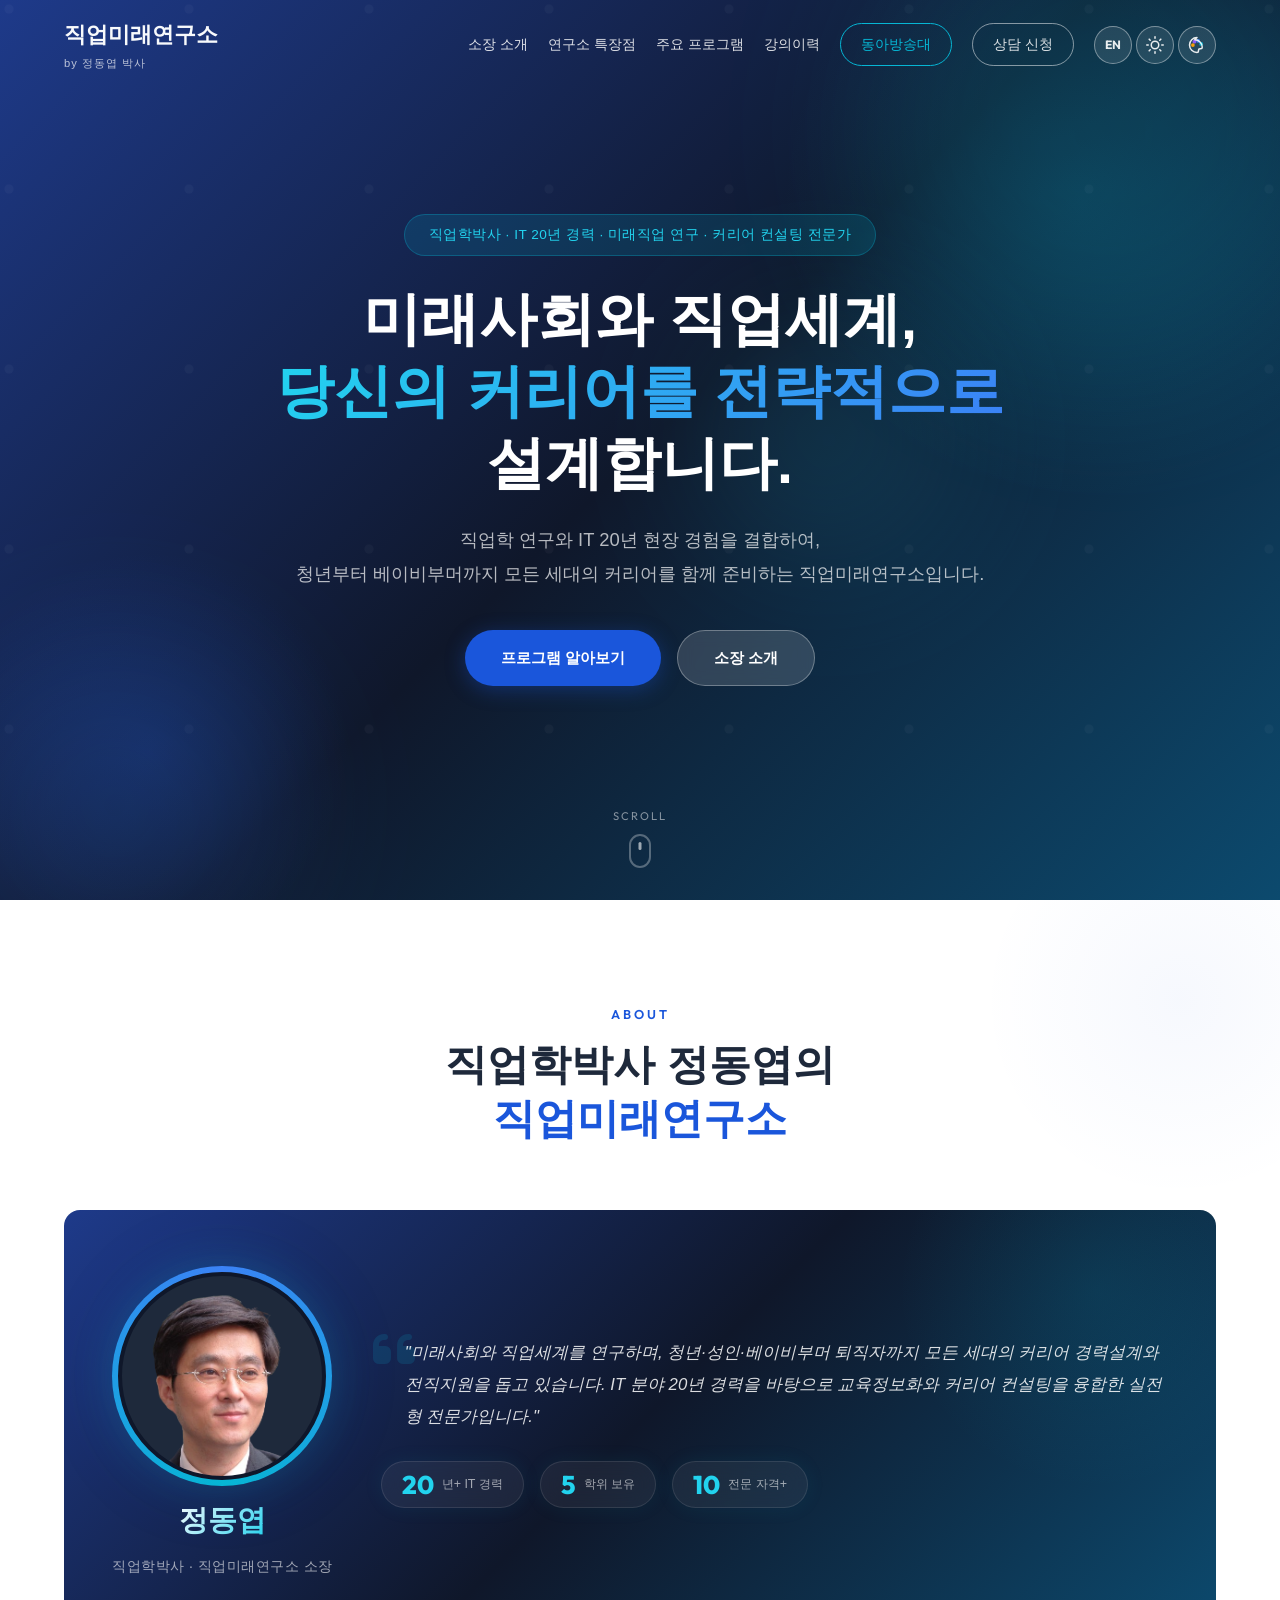
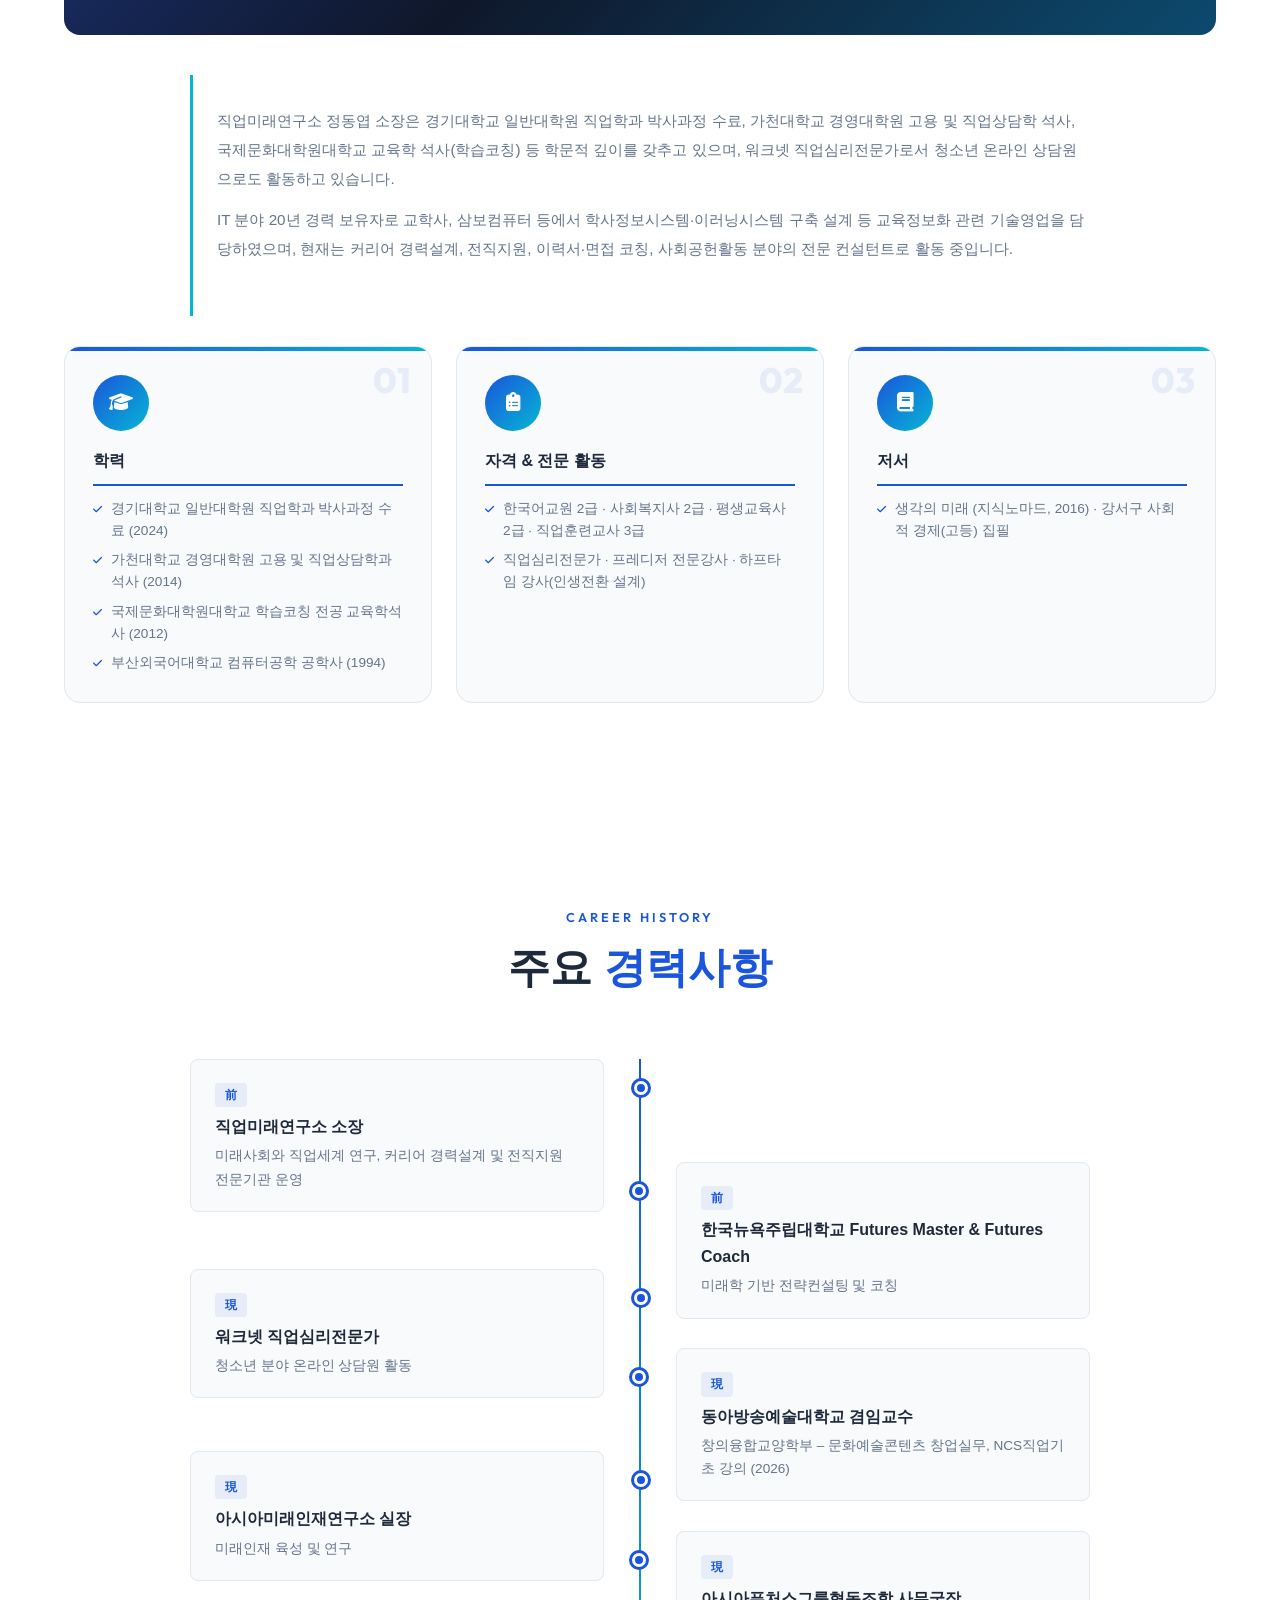
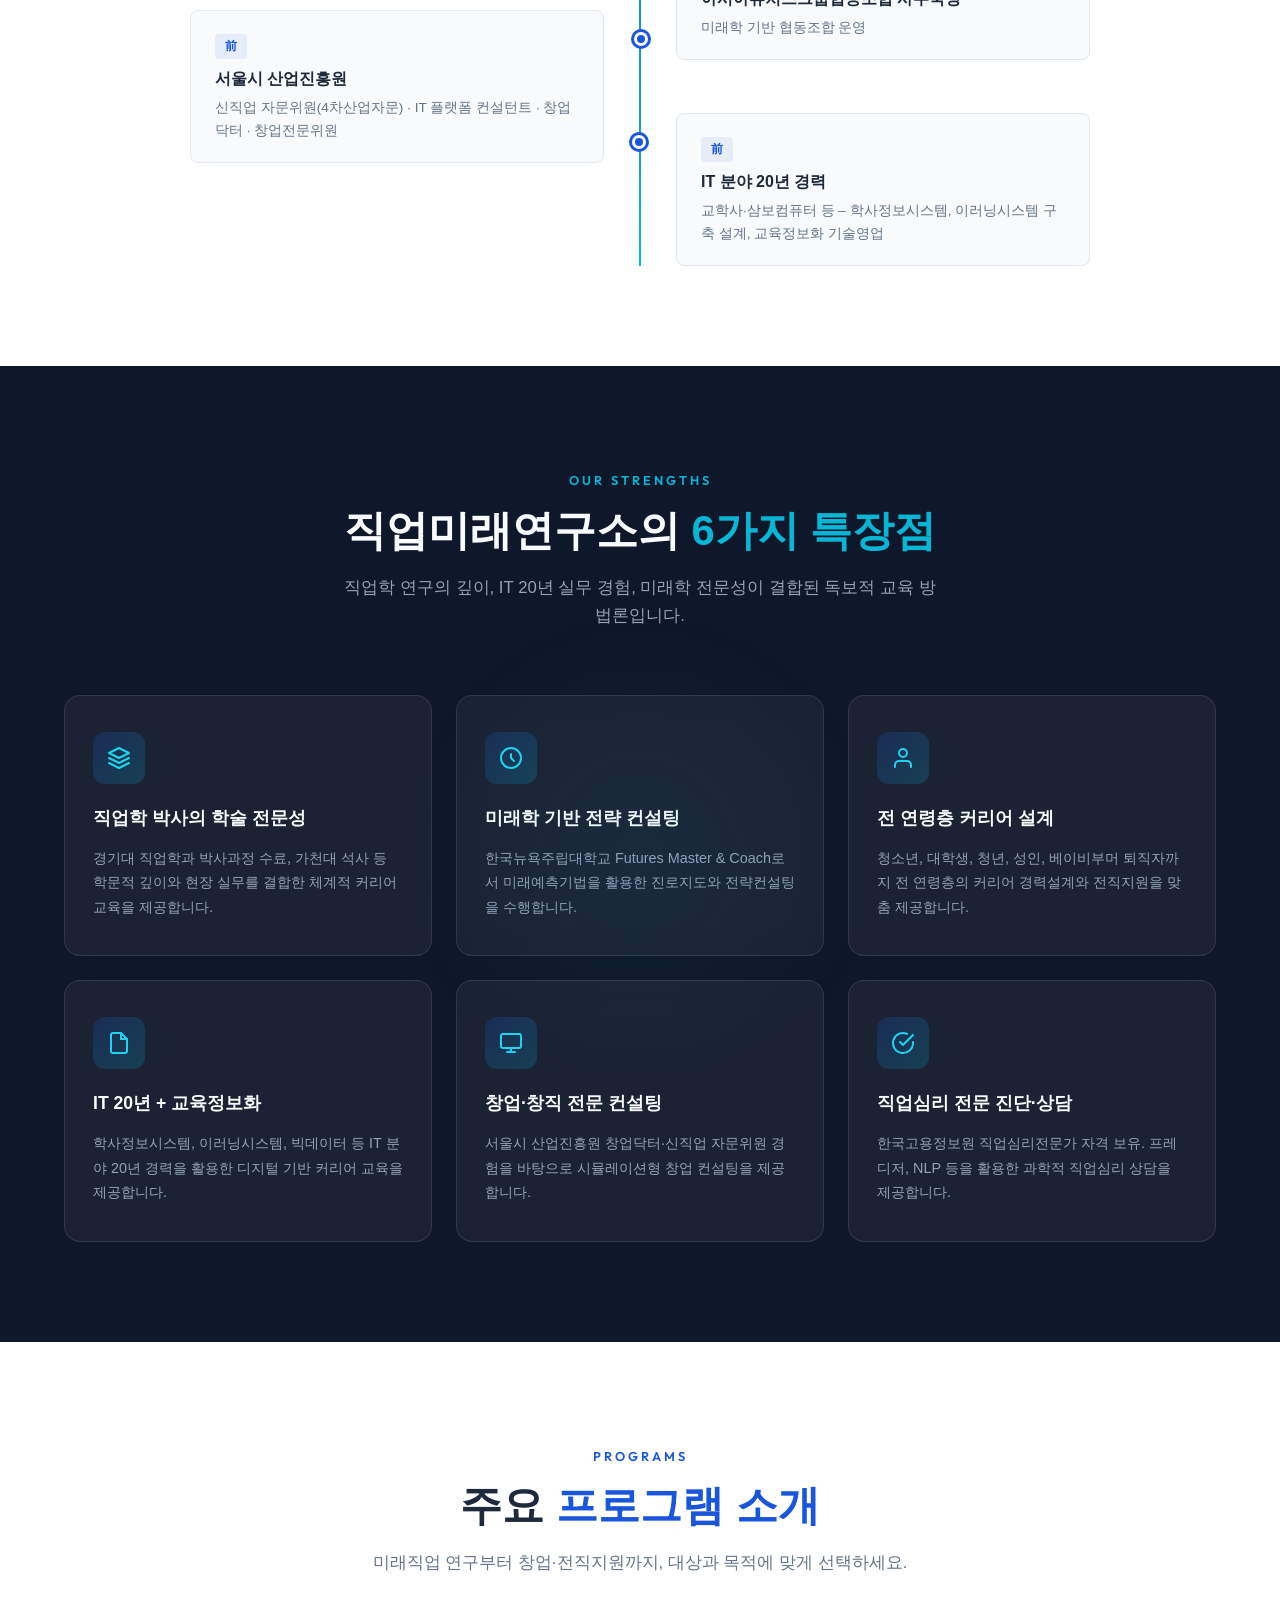
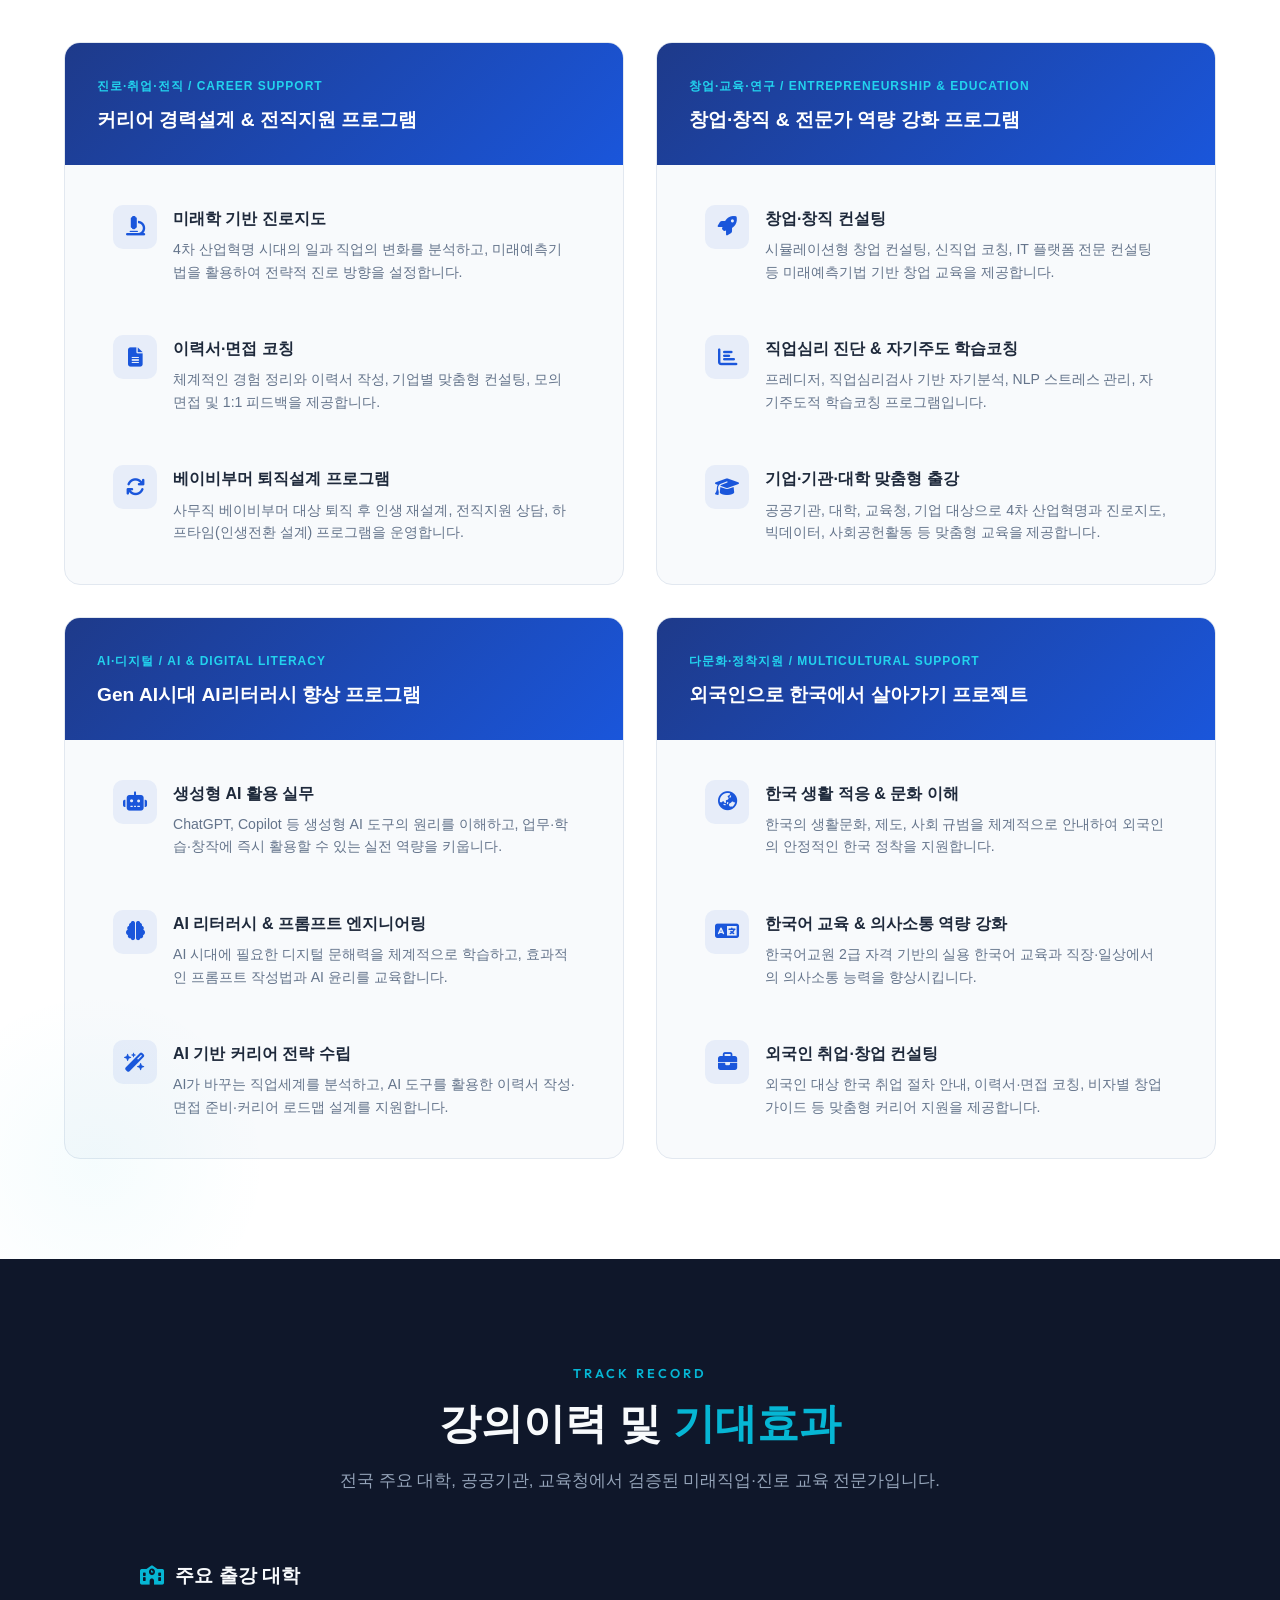
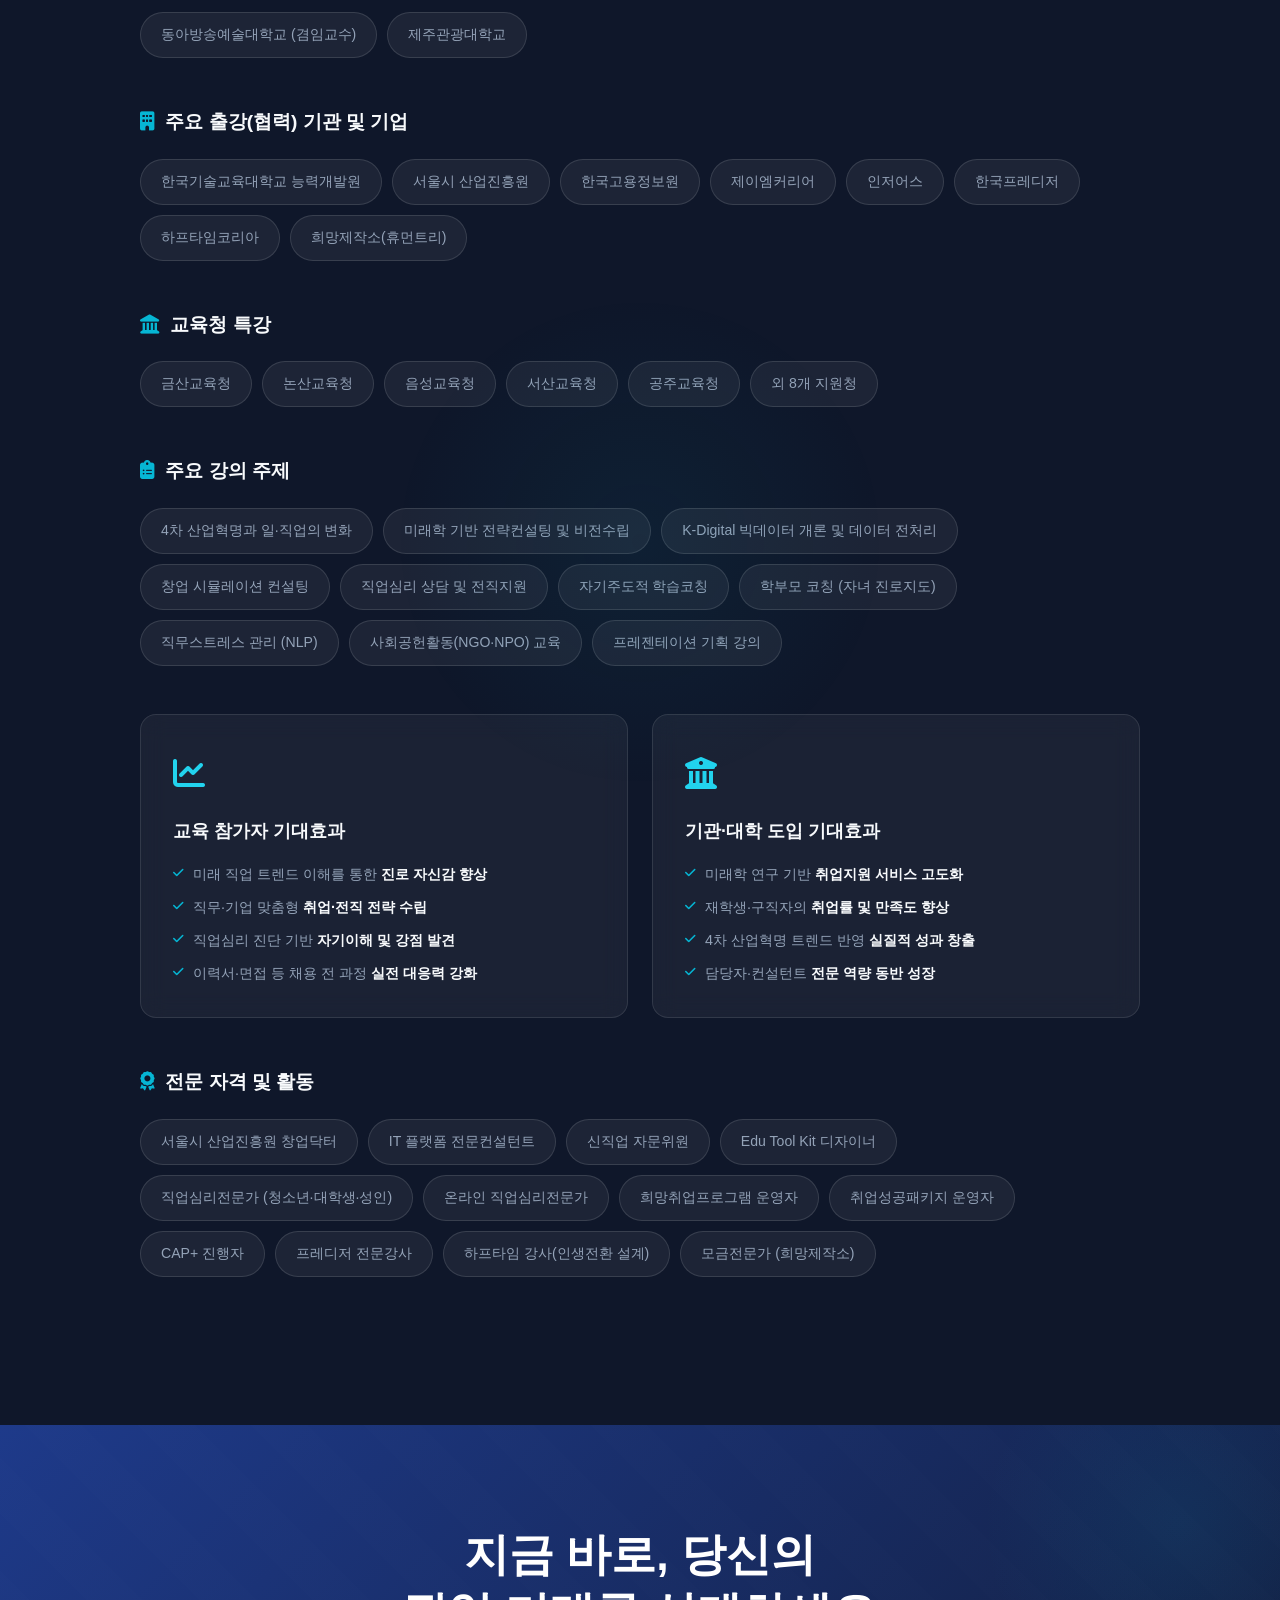
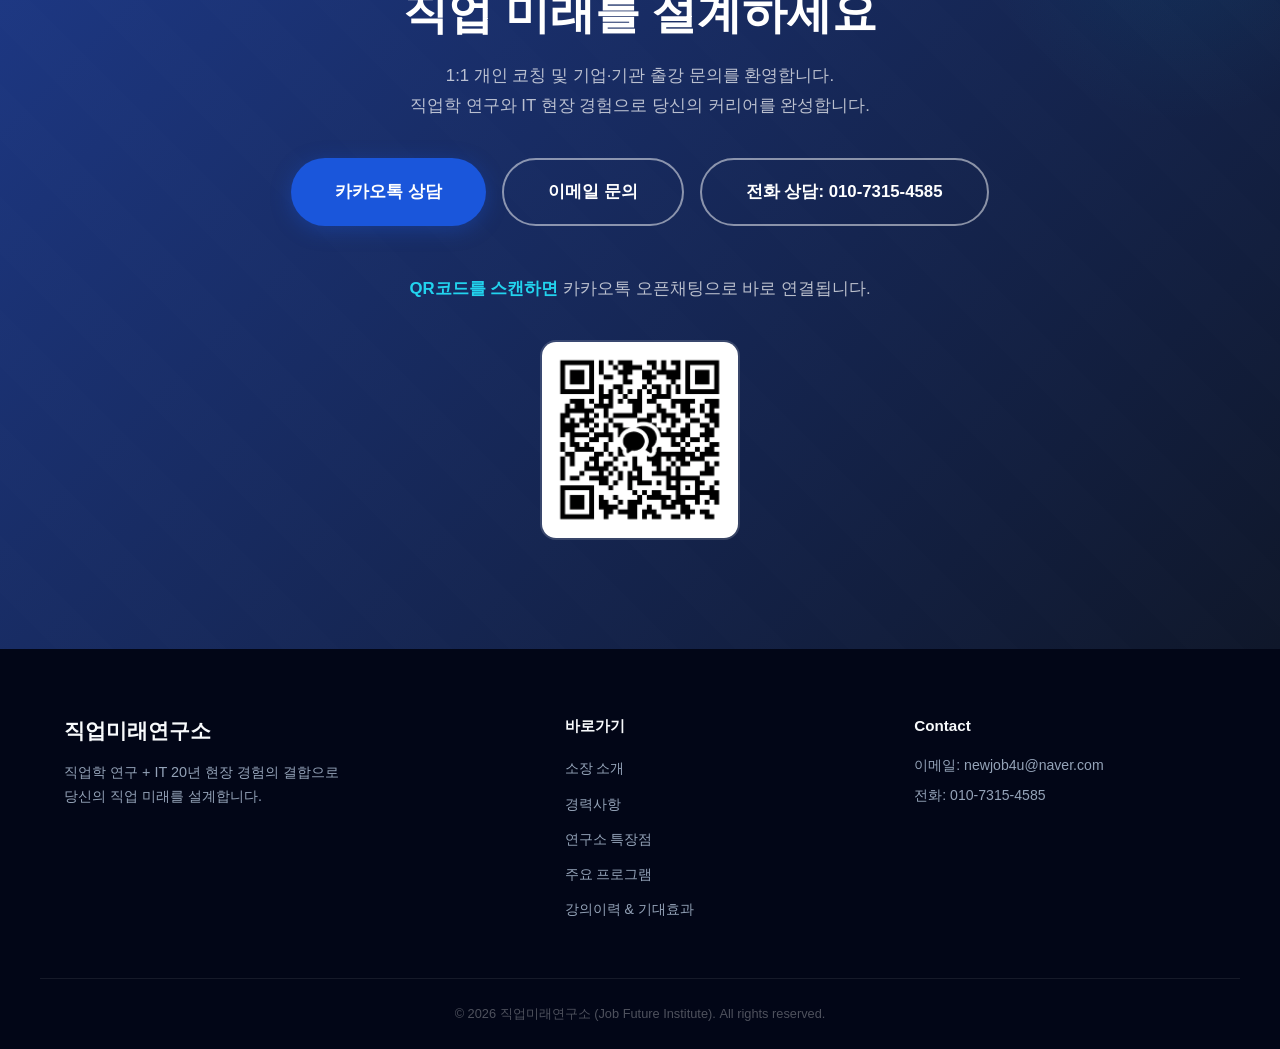
==== index.html @ a5b9a60c "fix: 로그인 후 네비바 갱신 문제 수정 + 메인 사이트 로그인 추가 - onAuthStateChange(INITIAL_SESSION) 패턴으로 변경: OAuth 리다이렉트 후 " ====
<!DOCTYPE html>
<html lang="ko">
<head>
    <meta charset="UTF-8">
    <meta name="viewport" content="width=device-width, initial-scale=1.0">
    <title>직업미래연구소 | 정동엽 직업학박사 – 미래직업·진로·커리어 전문가</title>
    <meta name="description" content="직업학박사 정동엽의 직업미래연구소. 미래사회와 직업세계 연구, 커리어 경력설계, 전직지원, 창업·창직, 직업심리 전문 컨설팅.">

    <!-- Open Graph Tags -->
    <meta property="og:url" content="https://jdy.dreamitbiz.com/">
    <meta property="og:title" content="직업미래연구소 | 정동엽 직업학박사">
    <meta property="og:description" content="직업학박사 정동엽. 미래사회와 직업세계 연구, 커리어 경력설계, 전직지원, 창업·창직 컨설팅 전문기관.">
    <meta property="og:type" content="website">
    <meta property="og:image" content="https://jdy.dreamitbiz.com/og-image.png">
    <meta property="og:image:width" content="1200">
    <meta property="og:image:height" content="630">
    <meta property="og:site_name" content="직업미래연구소">

    <!-- Twitter Card -->
    <meta name="twitter:card" content="summary_large_image">
    <meta name="twitter:title" content="직업미래연구소 | 정동엽 직업학박사">
    <meta name="twitter:description" content="직업학박사 정동엽. 미래사회와 직업세계 연구, 커리어 경력설계, 전직지원, 창업·창직 컨설팅 전문기관.">
    <meta name="twitter:image" content="https://jdy.dreamitbiz.com/og-image.png">

    <!-- Favicons -->
    <link rel="icon" type="image/png" sizes="32x32" href="favicon-32.png">
    <link rel="icon" type="image/png" sizes="16x16" href="favicon-16.png">
    <link rel="apple-touch-icon" sizes="180x180" href="apple-touch-icon.png">

    <!-- Google Fonts -->
    <link rel="stylesheet" as="style" crossorigin href="https://cdn.jsdelivr.net/gh/orioncactus/pretendard@v1.3.9/dist/web/static/pretendard.min.css" />
    <link rel="preconnect" href="https://fonts.googleapis.com">
    <link rel="preconnect" href="https://fonts.gstatic.com" crossorigin>
    <link href="https://fonts.googleapis.com/css2?family=Outfit:wght@300;400;600;800&display=swap" rel="stylesheet">
    <link rel="stylesheet" href="https://cdnjs.cloudflare.com/ajax/libs/font-awesome/6.5.1/css/all.min.css">

    <!-- Styles & Scripts -->
    <link rel="stylesheet" href="styles.css">
    <script src="script.js" defer></script>
</head>
<body>

    <!-- Navigation -->
    <nav class="navbar" id="navbar">
        <div class="nav-container">
            <a href="#" class="logo">
                <span class="logo-text" data-i18n="logo.text">직업미래연구소</span>
                <span class="logo-sub" data-i18n="logo.sub">by 정동엽 박사</span>
            </a>
            <div class="nav-links">
                <a href="#about" data-i18n="nav.about">소장 소개</a>
                <a href="#expertise" data-i18n="nav.expertise">연구소 특장점</a>
                <a href="#programs" data-i18n="nav.programs">주요 프로그램</a>
                <a href="#history" data-i18n="nav.history">강의이력</a>
                <a href="donga/index.html" class="btn btn-outline-small" style="border-color:var(--accent,#a78bfa);color:var(--accent,#a78bfa)" data-i18n="nav.donga">동아방송대</a>
                <button class="btn btn-outline-small" id="main-login-btn" onclick="openMainAuthModal()" style="display:none" aria-label="로그인">로그인</button>
                <div id="main-nav-user" style="display:none;align-items:center;gap:8px;">
                    <div id="main-avatar" style="width:28px;height:28px;border-radius:50%;background:linear-gradient(135deg,#2563eb,#7c3aed);color:#fff;display:flex;align-items:center;justify-content:center;font-size:.75rem;font-weight:700;flex-shrink:0">?</div>
                    <span id="main-username" style="font-size:.85rem;max-width:80px;overflow:hidden;text-overflow:ellipsis;white-space:nowrap;"></span>
                    <button class="btn btn-outline-small" onclick="mainSignOut()" style="padding:4px 10px;font-size:.75rem;">로그아웃</button>
                </div>
                <a href="#contact" class="btn btn-outline-small" data-i18n="nav.contact">상담 신청</a>
                <div class="nav-toggles">
                    <button class="lang-toggle" id="langToggle" aria-label="Switch to English">EN</button>
                    <button class="theme-toggle" id="themeToggle" aria-label="다크/라이트 모드 전환">
                        <svg class="theme-icon sun" width="18" height="18" viewBox="0 0 24 24" fill="none" stroke="currentColor" stroke-width="2" stroke-linecap="round"><circle cx="12" cy="12" r="5"/><line x1="12" y1="1" x2="12" y2="3"/><line x1="12" y1="21" x2="12" y2="23"/><line x1="4.22" y1="4.22" x2="5.64" y2="5.64"/><line x1="18.36" y1="18.36" x2="19.78" y2="19.78"/><line x1="1" y1="12" x2="3" y2="12"/><line x1="21" y1="12" x2="23" y2="12"/><line x1="4.22" y1="19.78" x2="5.64" y2="18.36"/><line x1="18.36" y1="5.64" x2="19.78" y2="4.22"/></svg>
                        <svg class="theme-icon moon" width="18" height="18" viewBox="0 0 24 24" fill="none" stroke="currentColor" stroke-width="2" stroke-linecap="round"><path d="M21 12.79A9 9 0 1 1 11.21 3 7 7 0 0 0 21 12.79z"/></svg>
                    </button>
                    <div class="color-picker-wrap">
                        <button class="color-toggle" id="colorToggle" aria-label="배경색 변경">
                            <svg width="18" height="18" viewBox="0 0 24 24" fill="none" stroke="currentColor" stroke-width="2" stroke-linecap="round" stroke-linejoin="round"><circle cx="13.5" cy="6.5" r="2.5" fill="#3b82f6" stroke="none"/><circle cx="17.5" cy="10.5" r="2.5" fill="#06b6d4" stroke="none"/><circle cx="8.5" cy="7.5" r="2.5" fill="#8b5cf6" stroke="none"/><circle cx="6.5" cy="12" r="2.5" fill="#f59e0b" stroke="none"/><path d="M12 2C6.5 2 2 6.5 2 12s4.5 10 10 10a2 2 0 0 0 2-2v-1a2 2 0 0 1 2-2h1a2 2 0 0 0 2-2c0-5.5-4.5-10-10-10z" stroke="currentColor" fill="none"/></svg>
                        </button>
                        <div class="color-dropdown" id="colorDropdown">
                            <button class="color-swatch" data-color="default" title="기본 (블루)"><span style="background: linear-gradient(135deg, #1e3a8a, #0c4a6e);"></span></button>
                            <button class="color-swatch" data-color="emerald" title="에메랄드"><span style="background: linear-gradient(135deg, #065f46, #0f766e);"></span></button>
                            <button class="color-swatch" data-color="purple" title="퍼플"><span style="background: linear-gradient(135deg, #581c87, #4c1d95);"></span></button>
                            <button class="color-swatch" data-color="rose" title="로즈"><span style="background: linear-gradient(135deg, #9f1239, #881337);"></span></button>
                            <button class="color-swatch" data-color="amber" title="앰버"><span style="background: linear-gradient(135deg, #92400e, #78350f);"></span></button>
                        </div>
                    </div>
                </div>
            </div>
            <button class="mobile-menu-btn" aria-label="메뉴 열기">
                <span class="bar"></span>
                <span class="bar"></span>
                <span class="bar"></span>
            </button>
        </div>
    </nav>

    <!-- Hero Section -->
    <header class="hero" id="home">
        <div class="hero-overlay"></div>
        <div class="hero-orb hero-orb-1"></div>
        <div class="hero-orb hero-orb-2"></div>
        <div class="hero-orb hero-orb-3"></div>
        <div class="hero-content fade-up-element">
            <div class="hero-badge" data-i18n="hero.badge">직업학박사 · IT 20년 경력 · 미래직업 연구 · 커리어 컨설팅 전문가</div>
            <h1 class="hero-title" data-i18n-html="hero.title">
                미래사회와 직업세계,<br><strong>당신의 커리어를 전략적으로</strong><br>설계합니다.
            </h1>
            <p class="hero-subtitle" data-i18n-html="hero.subtitle">
                직업학 연구와 IT 20년 현장 경험을 결합하여,<br>청년부터 베이비부머까지 모든 세대의 커리어를 함께 준비하는 직업미래연구소입니다.
            </p>
            <div class="hero-cta">
                <a href="#programs" class="btn btn-primary" data-i18n="hero.cta1">프로그램 알아보기</a>
                <a href="#about" class="btn btn-secondary" data-i18n="hero.cta2">소장 소개</a>
            </div>
        </div>
        <div class="scroll-indicator">
            <span>Scroll</span>
            <div class="mouse">
                <div class="wheel"></div>
            </div>
        </div>
    </header>

    <!-- About Section -->
    <section class="section about-section" id="about">
        <div class="container">
            <div class="section-header text-center fade-up-element">
                <span class="sub-heading">About</span>
                <h2 class="section-title" data-i18n-html="about.title">직업학박사 정동엽의<br><span>직업미래연구소</span></h2>
            </div>

            <!-- Premium Dark Banner -->
            <div class="about-banner fade-up-element">
                <div class="about-banner-inner">
                    <div class="about-banner-profile">
                        <div class="profile-ring-premium">
                            <img src="jdy.jpg" alt="정동엽 박사 프로필" class="profile-photo" id="concept-img">
                        </div>
                        <h3 class="about-banner-name" data-i18n="about.name">정동엽</h3>
                        <p class="about-banner-role" data-i18n="about.role">직업학박사 · 직업미래연구소 소장</p>
                    </div>
                    <div class="about-banner-body">
                        <div class="about-banner-quote">
                            <i class="fa-solid fa-quote-left about-quote-icon"></i>
                            <p data-i18n="about.lead">"미래사회와 직업세계를 연구하며, 청년·성인·베이비부머 퇴직자까지 모든 세대의 커리어 경력설계와 전직지원을 돕고 있습니다. IT 분야 20년 경력을 바탕으로 교육정보화와 커리어 컨설팅을 융합한 실전형 전문가입니다."</p>
                        </div>
                        <div class="about-banner-stats">
                            <div class="stat-pill">
                                <h4 class="stat-number" data-target="20">0</h4>
                                <p class="stat-label" data-i18n="about.stat1">년+ IT 경력</p>
                            </div>
                            <div class="stat-pill">
                                <h4 class="stat-number" data-target="5">0</h4>
                                <p class="stat-label" data-i18n="about.stat2">학위 보유</p>
                            </div>
                            <div class="stat-pill">
                                <h4 class="stat-number" data-target="10">0</h4>
                                <p class="stat-label" data-i18n="about.stat3">전문 자격+</p>
                            </div>
                        </div>
                    </div>
                </div>
            </div>

            <!-- Bio Section -->
            <div class="about-bio fade-up-element">
                <p class="about-desc" data-i18n="about.body1">
                    직업미래연구소 정동엽 소장은 경기대학교 일반대학원 직업학과 박사과정 수료, 가천대학교 경영대학원 고용 및 직업상담학 석사, 국제문화대학원대학교 교육학 석사(학습코칭) 등 학문적 깊이를 갖추고 있으며, 워크넷 직업심리전문가로서 청소년 온라인 상담원으로도 활동하고 있습니다.
                </p>
                <p class="about-desc" data-i18n="about.body2">
                    IT 분야 20년 경력 보유자로 교학사, 삼보컴퓨터 등에서 학사정보시스템·이러닝시스템 구축 설계 등 교육정보화 관련 기술영업을 담당하였으며, 현재는 커리어 경력설계, 전직지원, 이력서·면접 코칭, 사회공헌활동 분야의 전문 컨설턴트로 활동 중입니다.
                </p>
            </div>

            <!-- Premium Qualification Cards -->
            <div class="about-cards fade-up-element">
                <div class="about-card" data-card-num="01">
                    <div class="about-card-icon"><i class="fa-solid fa-graduation-cap"></i></div>
                    <h4 data-i18n="about.card1.title">학력</h4>
                    <ul>
                        <li data-i18n="about.cert1">경기대학교 일반대학원 직업학과 박사과정 수료 (2024)</li>
                        <li data-i18n="about.cert2">가천대학교 경영대학원 고용 및 직업상담학과 석사 (2014)</li>
                        <li data-i18n="about.cert3">국제문화대학원대학교 학습코칭 전공 교육학석사 (2012)</li>
                        <li data-i18n="about.cert4">부산외국어대학교 컴퓨터공학 공학사 (1994)</li>
                    </ul>
                </div>
                <div class="about-card" data-card-num="02">
                    <div class="about-card-icon"><i class="fa-solid fa-clipboard-list"></i></div>
                    <h4 data-i18n="about.card2.title">자격 & 전문 활동</h4>
                    <ul>
                        <li data-i18n="about.cert6">한국어교원 2급 · 사회복지사 2급 · 평생교육사 2급 · 직업훈련교사 3급</li>
                        <li data-i18n="about.cert7">직업심리전문가 · 프레디저 전문강사 · 하프타임 강사(인생전환 설계)</li>
                    </ul>
                </div>
                <div class="about-card" data-card-num="03">
                    <div class="about-card-icon"><i class="fa-solid fa-book"></i></div>
                    <h4 data-i18n="about.card3.title">저서</h4>
                    <ul>
                        <li data-i18n="about.cert5">생각의 미래 (지식노마드, 2016) · 강서구 사회적 경제(고등) 집필</li>
                    </ul>
                </div>
            </div>
        </div>
    </section>

    <!-- Career History -->
    <section class="section" id="career">
        <div class="container">
            <div class="section-header text-center fade-up-element">
                <span class="sub-heading">Career History</span>
                <h2 class="section-title" data-i18n-html="career.title">주요 <span>경력사항</span></h2>
            </div>
            <div class="career-timeline fade-up-element">
                <div class="career-item">
                    <div class="career-dot"></div>
                    <div class="career-content">
                        <span class="career-period">前</span>
                        <h4 data-i18n="career.c1.title">직업미래연구소 소장</h4>
                        <p data-i18n="career.c1.desc">미래사회와 직업세계 연구, 커리어 경력설계 및 전직지원 전문기관 운영</p>
                    </div>
                </div>
                <div class="career-item">
                    <div class="career-dot"></div>
                    <div class="career-content">
                        <span class="career-period">前</span>
                        <h4 data-i18n="career.c2.title">한국뉴욕주립대학교 Futures Master & Futures Coach</h4>
                        <p data-i18n="career.c2.desc">미래학 기반 전략컨설팅 및 코칭</p>
                    </div>
                </div>
                <div class="career-item">
                    <div class="career-dot"></div>
                    <div class="career-content">
                        <span class="career-period">現</span>
                        <h4 data-i18n="career.c3.title">워크넷 직업심리전문가</h4>
                        <p data-i18n="career.c3.desc">청소년 분야 온라인 상담원 활동</p>
                    </div>
                </div>
                <div class="career-item">
                    <div class="career-dot"></div>
                    <div class="career-content">
                        <span class="career-period">現</span>
                        <h4 data-i18n="career.c4.title">동아방송예술대학교 겸임교수</h4>
                        <p data-i18n="career.c4.desc">창의융합교양학부 – 문화예술콘텐츠 창업실무, NCS직업기초 강의 (2026)</p>
                    </div>
                </div>
                <div class="career-item">
                    <div class="career-dot"></div>
                    <div class="career-content">
                        <span class="career-period">現</span>
                        <h4 data-i18n="career.c5.title">아시아미래인재연구소 실장</h4>
                        <p data-i18n="career.c5.desc">미래인재 육성 및 연구</p>
                    </div>
                </div>
                <div class="career-item">
                    <div class="career-dot"></div>
                    <div class="career-content">
                        <span class="career-period">現</span>
                        <h4 data-i18n="career.c6.title">아시아퓨처스그룹협동조합 사무국장</h4>
                        <p data-i18n="career.c6.desc">미래학 기반 협동조합 운영</p>
                    </div>
                </div>
                <div class="career-item">
                    <div class="career-dot"></div>
                    <div class="career-content">
                        <span class="career-period">前</span>
                        <h4 data-i18n="career.c7.title">서울시 산업진흥원</h4>
                        <p data-i18n="career.c7.desc">신직업 자문위원(4차산업자문) · IT 플랫폼 컨설턴트 · 창업닥터 · 창업전문위원</p>
                    </div>
                </div>
                <div class="career-item">
                    <div class="career-dot"></div>
                    <div class="career-content">
                        <span class="career-period">前</span>
                        <h4 data-i18n="career.c8.title">IT 분야 20년 경력</h4>
                        <p data-i18n="career.c8.desc">교학사·삼보컴퓨터 등 – 학사정보시스템, 이러닝시스템 구축 설계, 교육정보화 기술영업</p>
                    </div>
                </div>
            </div>
        </div>
    </section>

    <!-- Program Features Section -->
    <section class="section dark-section" id="expertise">
        <div class="container">
            <div class="section-header text-center fade-up-element">
                <span class="sub-heading">Our Strengths</span>
                <h2 class="section-title text-light" data-i18n-html="expertise.title">직업미래연구소의 <span>6가지 특장점</span></h2>
                <p class="section-desc text-light-dim" data-i18n="expertise.desc">
                    직업학 연구의 깊이, IT 20년 실무 경험, 미래학 전문성이 결합된 독보적 교육 방법론입니다.
                </p>
            </div>

            <div class="features-grid">
                <div class="feature-card glass-card fade-up-element" style="transition-delay: 0.1s;">
                    <div class="icon-wrapper">
                        <svg width="24" height="24" viewBox="0 0 24 24" fill="none" class="feature-icon"><path d="M12 2L2 7l10 5 10-5-10-5zM2 17l10 5 10-5M2 12l10 5 10-5" stroke="currentColor" stroke-width="2" stroke-linecap="round" stroke-linejoin="round"/></svg>
                    </div>
                    <h3 data-i18n="feat.1.title">직업학 박사의 학술 전문성</h3>
                    <p data-i18n="feat.1.desc">경기대 직업학과 박사과정 수료, 가천대 석사 등 학문적 깊이와 현장 실무를 결합한 체계적 커리어 교육을 제공합니다.</p>
                </div>
                <div class="feature-card glass-card fade-up-element" style="transition-delay: 0.2s;">
                    <div class="icon-wrapper">
                        <svg width="24" height="24" viewBox="0 0 24 24" fill="none" class="feature-icon"><circle cx="12" cy="12" r="10" stroke="currentColor" stroke-width="2"/><path d="M12 8v4l3 3" stroke="currentColor" stroke-width="2" stroke-linecap="round"/></svg>
                    </div>
                    <h3 data-i18n="feat.2.title">미래학 기반 전략 컨설팅</h3>
                    <p data-i18n="feat.2.desc">한국뉴욕주립대학교 Futures Master & Coach로서 미래예측기법을 활용한 진로지도와 전략컨설팅을 수행합니다.</p>
                </div>
                <div class="feature-card glass-card fade-up-element" style="transition-delay: 0.3s;">
                    <div class="icon-wrapper">
                        <svg width="24" height="24" viewBox="0 0 24 24" fill="none" class="feature-icon"><path d="M20 21v-2a4 4 0 0 0-4-4H8a4 4 0 0 0-4 4v2" stroke="currentColor" stroke-width="2" stroke-linecap="round"/><circle cx="12" cy="7" r="4" stroke="currentColor" stroke-width="2"/></svg>
                    </div>
                    <h3 data-i18n="feat.3.title">전 연령층 커리어 설계</h3>
                    <p data-i18n="feat.3.desc">청소년, 대학생, 청년, 성인, 베이비부머 퇴직자까지 전 연령층의 커리어 경력설계와 전직지원을 맞춤 제공합니다.</p>
                </div>
                <div class="feature-card glass-card fade-up-element" style="transition-delay: 0.4s;">
                    <div class="icon-wrapper">
                        <svg width="24" height="24" viewBox="0 0 24 24" fill="none" class="feature-icon"><path d="M14 2H6a2 2 0 0 0-2 2v16a2 2 0 0 0 2 2h12a2 2 0 0 0 2-2V8z" stroke="currentColor" stroke-width="2" stroke-linecap="round"/><polyline points="14 2 14 8 20 8" stroke="currentColor" stroke-width="2" stroke-linecap="round"/></svg>
                    </div>
                    <h3 data-i18n="feat.4.title">IT 20년 + 교육정보화</h3>
                    <p data-i18n="feat.4.desc">학사정보시스템, 이러닝시스템, 빅데이터 등 IT 분야 20년 경력을 활용한 디지털 기반 커리어 교육을 제공합니다.</p>
                </div>
                <div class="feature-card glass-card fade-up-element" style="transition-delay: 0.5s;">
                    <div class="icon-wrapper">
                        <svg width="24" height="24" viewBox="0 0 24 24" fill="none" class="feature-icon"><rect x="2" y="3" width="20" height="14" rx="2" ry="2" stroke="currentColor" stroke-width="2"/><line x1="8" y1="21" x2="16" y2="21" stroke="currentColor" stroke-width="2" stroke-linecap="round"/><line x1="12" y1="17" x2="12" y2="21" stroke="currentColor" stroke-width="2" stroke-linecap="round"/></svg>
                    </div>
                    <h3 data-i18n="feat.5.title">창업·창직 전문 컨설팅</h3>
                    <p data-i18n="feat.5.desc">서울시 산업진흥원 창업닥터·신직업 자문위원 경험을 바탕으로 시뮬레이션형 창업 컨설팅을 제공합니다.</p>
                </div>
                <div class="feature-card glass-card fade-up-element" style="transition-delay: 0.6s;">
                    <div class="icon-wrapper">
                        <svg width="24" height="24" viewBox="0 0 24 24" fill="none" class="feature-icon"><path d="M22 11.08V12a10 10 0 1 1-5.93-9.14" stroke="currentColor" stroke-width="2" stroke-linecap="round"/><polyline points="22 4 12 14.01 9 11.01" stroke="currentColor" stroke-width="2" stroke-linecap="round" stroke-linejoin="round"/></svg>
                    </div>
                    <h3 data-i18n="feat.6.title">직업심리 전문 진단·상담</h3>
                    <p data-i18n="feat.6.desc">한국고용정보원 직업심리전문가 자격 보유. 프레디저, NLP 등을 활용한 과학적 직업심리 상담을 제공합니다.</p>
                </div>
            </div>
        </div>
    </section>

    <!-- Programs Section -->
    <section class="section" id="programs">
        <div class="container">
            <div class="section-header text-center fade-up-element">
                <span class="sub-heading">Programs</span>
                <h2 class="section-title" data-i18n-html="programs.title">주요 <span>프로그램 소개</span></h2>
                <p class="section-desc" data-i18n="programs.desc">미래직업 연구부터 창업·전직지원까지, 대상과 목적에 맞게 선택하세요.</p>
            </div>

            <div class="programs-grid">
                <div class="program-category fade-up-element">
                    <div class="program-category-header">
                        <span class="program-tag" data-i18n="prog.g1.tag">진로·취업·전직 / Career Support</span>
                        <h3 data-i18n="prog.g1.title">커리어 경력설계 & 전직지원 프로그램</h3>
                    </div>
                    <div class="program-items">
                        <div class="program-item">
                            <div class="program-icon"><i class="fa-solid fa-microscope"></i></div>
                            <div>
                                <h4 data-i18n="prog.1.title">미래학 기반 진로지도</h4>
                                <p data-i18n="prog.1.desc">4차 산업혁명 시대의 일과 직업의 변화를 분석하고, 미래예측기법을 활용하여 전략적 진로 방향을 설정합니다.</p>
                            </div>
                        </div>
                        <div class="program-item">
                            <div class="program-icon"><i class="fa-solid fa-file-lines"></i></div>
                            <div>
                                <h4 data-i18n="prog.2.title">이력서·면접 코칭</h4>
                                <p data-i18n="prog.2.desc">체계적인 경험 정리와 이력서 작성, 기업별 맞춤형 컨설팅, 모의면접 및 1:1 피드백을 제공합니다.</p>
                            </div>
                        </div>
                        <div class="program-item">
                            <div class="program-icon"><i class="fa-solid fa-arrows-rotate"></i></div>
                            <div>
                                <h4 data-i18n="prog.3.title">베이비부머 퇴직설계 프로그램</h4>
                                <p data-i18n="prog.3.desc">사무직 베이비부머 대상 퇴직 후 인생 재설계, 전직지원 상담, 하프타임(인생전환 설계) 프로그램을 운영합니다.</p>
                            </div>
                        </div>
                    </div>
                </div>

                <div class="program-category fade-up-element" style="transition-delay: 0.15s;">
                    <div class="program-category-header">
                        <span class="program-tag" data-i18n="prog.g2.tag">창업·교육·연구 / Entrepreneurship & Education</span>
                        <h3 data-i18n="prog.g2.title">창업·창직 & 전문가 역량 강화 프로그램</h3>
                    </div>
                    <div class="program-items">
                        <div class="program-item">
                            <div class="program-icon"><i class="fa-solid fa-rocket"></i></div>
                            <div>
                                <h4 data-i18n="prog.4.title">창업·창직 컨설팅</h4>
                                <p data-i18n="prog.4.desc">시뮬레이션형 창업 컨설팅, 신직업 코칭, IT 플랫폼 전문 컨설팅 등 미래예측기법 기반 창업 교육을 제공합니다.</p>
                            </div>
                        </div>
                        <div class="program-item">
                            <div class="program-icon"><i class="fa-solid fa-chart-bar"></i></div>
                            <div>
                                <h4 data-i18n="prog.5.title">직업심리 진단 & 자기주도 학습코칭</h4>
                                <p data-i18n="prog.5.desc">프레디저, 직업심리검사 기반 자기분석, NLP 스트레스 관리, 자기주도적 학습코칭 프로그램입니다.</p>
                            </div>
                        </div>
                        <div class="program-item">
                            <div class="program-icon"><i class="fa-solid fa-graduation-cap"></i></div>
                            <div>
                                <h4 data-i18n="prog.6.title">기업·기관·대학 맞춤형 출강</h4>
                                <p data-i18n="prog.6.desc">공공기관, 대학, 교육청, 기업 대상으로 4차 산업혁명과 진로지도, 빅데이터, 사회공헌활동 등 맞춤형 교육을 제공합니다.</p>
                            </div>
                        </div>
                    </div>
                </div>

                <div class="program-category fade-up-element" style="transition-delay: 0.3s;">
                    <div class="program-category-header">
                        <span class="program-tag" data-i18n="prog.g3.tag">AI·디지털 / AI & Digital Literacy</span>
                        <h3 data-i18n="prog.g3.title">Gen AI시대 AI리터러시 향상 프로그램</h3>
                    </div>
                    <div class="program-items">
                        <div class="program-item">
                            <div class="program-icon"><i class="fa-solid fa-robot"></i></div>
                            <div>
                                <h4 data-i18n="prog.7.title">생성형 AI 활용 실무</h4>
                                <p data-i18n="prog.7.desc">ChatGPT, Copilot 등 생성형 AI 도구의 원리를 이해하고, 업무·학습·창작에 즉시 활용할 수 있는 실전 역량을 키웁니다.</p>
                            </div>
                        </div>
                        <div class="program-item">
                            <div class="program-icon"><i class="fa-solid fa-brain"></i></div>
                            <div>
                                <h4 data-i18n="prog.8.title">AI 리터러시 & 프롬프트 엔지니어링</h4>
                                <p data-i18n="prog.8.desc">AI 시대에 필요한 디지털 문해력을 체계적으로 학습하고, 효과적인 프롬프트 작성법과 AI 윤리를 교육합니다.</p>
                            </div>
                        </div>
                        <div class="program-item">
                            <div class="program-icon"><i class="fa-solid fa-wand-magic-sparkles"></i></div>
                            <div>
                                <h4 data-i18n="prog.9.title">AI 기반 커리어 전략 수립</h4>
                                <p data-i18n="prog.9.desc">AI가 바꾸는 직업세계를 분석하고, AI 도구를 활용한 이력서 작성·면접 준비·커리어 로드맵 설계를 지원합니다.</p>
                            </div>
                        </div>
                    </div>
                </div>

                <div class="program-category fade-up-element" style="transition-delay: 0.45s;">
                    <div class="program-category-header">
                        <span class="program-tag" data-i18n="prog.g4.tag">다문화·정착지원 / Multicultural Support</span>
                        <h3 data-i18n="prog.g4.title">외국인으로 한국에서 살아가기 프로젝트</h3>
                    </div>
                    <div class="program-items">
                        <div class="program-item">
                            <div class="program-icon"><i class="fa-solid fa-earth-asia"></i></div>
                            <div>
                                <h4 data-i18n="prog.10.title">한국 생활 적응 & 문화 이해</h4>
                                <p data-i18n="prog.10.desc">한국의 생활문화, 제도, 사회 규범을 체계적으로 안내하여 외국인의 안정적인 한국 정착을 지원합니다.</p>
                            </div>
                        </div>
                        <div class="program-item">
                            <div class="program-icon"><i class="fa-solid fa-language"></i></div>
                            <div>
                                <h4 data-i18n="prog.11.title">한국어 교육 & 의사소통 역량 강화</h4>
                                <p data-i18n="prog.11.desc">한국어교원 2급 자격 기반의 실용 한국어 교육과 직장·일상에서의 의사소통 능력을 향상시킵니다.</p>
                            </div>
                        </div>
                        <div class="program-item">
                            <div class="program-icon"><i class="fa-solid fa-briefcase"></i></div>
                            <div>
                                <h4 data-i18n="prog.12.title">외국인 취업·창업 컨설팅</h4>
                                <p data-i18n="prog.12.desc">외국인 대상 한국 취업 절차 안내, 이력서·면접 코칭, 비자별 창업 가이드 등 맞춤형 커리어 지원을 제공합니다.</p>
                            </div>
                        </div>
                    </div>
                </div>
            </div>
        </div>
    </section>

    <!-- Lecture History & Expected Effects -->
    <section class="section dark-section" id="history">
        <div class="container">
            <div class="section-header text-center fade-up-element">
                <span class="sub-heading">Track Record</span>
                <h2 class="section-title text-light" data-i18n-html="history.title">강의이력 및 <span>기대효과</span></h2>
                <p class="section-desc text-light-dim" data-i18n="history.desc">전국 주요 대학, 공공기관, 교육청에서 검증된 미래직업·진로 교육 전문가입니다.</p>
            </div>

            <div class="history-wrap fade-up-element">
                <div class="history-block">
                    <h3 class="history-block-title"><i class="fa-solid fa-school"></i> <span data-i18n="history.univ">주요 출강 대학</span></h3>
                    <div class="client-grid">
                        <div class="client-badge" data-i18n="history.u1">동아방송예술대학교 (겸임교수)</div>
                        <div class="client-badge" data-i18n="history.u2">제주관광대학교</div>
                    </div>
                </div>

                <div class="history-block">
                    <h3 class="history-block-title"><i class="fa-solid fa-building"></i> <span data-i18n="history.org">주요 출강(협력) 기관 및 기업</span></h3>
                    <div class="client-grid">
                        <div class="client-badge">한국기술교육대학교 능력개발원</div>
                        <div class="client-badge">서울시 산업진흥원</div>
                        <div class="client-badge">한국고용정보원</div>
                        <div class="client-badge">제이엠커리어</div>
                        <div class="client-badge">인저어스</div>
                        <div class="client-badge">한국프레디저</div>
                        <div class="client-badge">하프타임코리아</div>
                        <div class="client-badge">희망제작소(휴먼트리)</div>
                    </div>
                </div>

                <div class="history-block">
                    <h3 class="history-block-title"><i class="fa-solid fa-landmark"></i> <span data-i18n="history.edu">교육청 특강</span></h3>
                    <div class="client-grid">
                        <div class="client-badge">금산교육청</div>
                        <div class="client-badge">논산교육청</div>
                        <div class="client-badge">음성교육청</div>
                        <div class="client-badge">서산교육청</div>
                        <div class="client-badge">공주교육청</div>
                        <div class="client-badge" data-i18n="history.edu.etc">외 8개 지원청</div>
                    </div>
                </div>

                <div class="history-block">
                    <h3 class="history-block-title"><i class="fa-solid fa-clipboard-list"></i> <span data-i18n="history.topics">주요 강의 주제</span></h3>
                    <div class="client-grid">
                        <div class="client-badge" data-i18n="history.t1">4차 산업혁명과 일·직업의 변화</div>
                        <div class="client-badge" data-i18n="history.t2">미래학 기반 전략컨설팅 및 비전수립</div>
                        <div class="client-badge" data-i18n="history.t3">K-Digital 빅데이터 개론 및 데이터 전처리</div>
                        <div class="client-badge" data-i18n="history.t4">창업 시뮬레이션 컨설팅</div>
                        <div class="client-badge" data-i18n="history.t5">직업심리 상담 및 전직지원</div>
                        <div class="client-badge" data-i18n="history.t6">자기주도적 학습코칭</div>
                        <div class="client-badge" data-i18n="history.t7">학부모 코칭 (자녀 진로지도)</div>
                        <div class="client-badge" data-i18n="history.t8">직무스트레스 관리 (NLP)</div>
                        <div class="client-badge" data-i18n="history.t9">사회공헌활동(NGO·NPO) 교육</div>
                        <div class="client-badge" data-i18n="history.t10">프레젠테이션 기획 강의</div>
                    </div>
                </div>

                <div class="effects-row">
                    <div class="effect-card glass-card">
                        <div class="effect-icon"><i class="fa-solid fa-chart-line"></i></div>
                        <h4 data-i18n="effect.participant">교육 참가자 기대효과</h4>
                        <ul>
                            <li data-i18n-html="effect.p1">미래 직업 트렌드 이해를 통한 <strong>진로 자신감 향상</strong></li>
                            <li data-i18n-html="effect.p2">직무·기업 맞춤형 <strong>취업·전직 전략 수립</strong></li>
                            <li data-i18n-html="effect.p3">직업심리 진단 기반 <strong>자기이해 및 강점 발견</strong></li>
                            <li data-i18n-html="effect.p4">이력서·면접 등 채용 전 과정 <strong>실전 대응력 강화</strong></li>
                        </ul>
                    </div>
                    <div class="effect-card glass-card">
                        <div class="effect-icon"><i class="fa-solid fa-building-columns"></i></div>
                        <h4 data-i18n="effect.institution">기관·대학 도입 기대효과</h4>
                        <ul>
                            <li data-i18n-html="effect.i1">미래학 연구 기반 <strong>취업지원 서비스 고도화</strong></li>
                            <li data-i18n-html="effect.i2">재학생·구직자의 <strong>취업률 및 만족도 향상</strong></li>
                            <li data-i18n-html="effect.i3">4차 산업혁명 트렌드 반영 <strong>실질적 성과 창출</strong></li>
                            <li data-i18n-html="effect.i4">담당자·컨설턴트 <strong>전문 역량 동반 성장</strong></li>
                        </ul>
                    </div>
                </div>

                <div class="history-block" style="margin-top: 48px;">
                    <h3 class="history-block-title"><i class="fa-solid fa-award"></i> <span data-i18n="history.certs">전문 자격 및 활동</span></h3>
                    <div class="client-grid">
                        <div class="client-badge">서울시 산업진흥원 창업닥터</div>
                        <div class="client-badge">IT 플랫폼 전문컨설턴트</div>
                        <div class="client-badge">신직업 자문위원</div>
                        <div class="client-badge">Edu Tool Kit 디자이너</div>
                        <div class="client-badge">직업심리전문가 (청소년·대학생·성인)</div>
                        <div class="client-badge">온라인 직업심리전문가</div>
                        <div class="client-badge">희망취업프로그램 운영자</div>
                        <div class="client-badge">취업성공패키지 운영자</div>
                        <div class="client-badge">CAP+ 진행자</div>
                        <div class="client-badge">프레디저 전문강사</div>
                        <div class="client-badge">하프타임 강사(인생전환 설계)</div>
                        <div class="client-badge">모금전문가 (희망제작소)</div>
                    </div>
                </div>
            </div>
        </div>
    </section>

    <!-- CTA Section -->
    <section class="section cta-section" id="contact">
        <div class="cta-pattern"></div>
        <div class="container">
            <div class="cta-content fade-up-element">
                <h2 data-i18n-html="cta.title">지금 바로, 당신의<br>직업 미래를 설계하세요</h2>
                <p data-i18n-html="cta.desc">1:1 개인 코칭 및 기업·기관 출강 문의를 환영합니다.<br>직업학 연구와 IT 현장 경험으로 당신의 커리어를 완성합니다.</p>
                <div class="cta-actions">
                    <a href="https://open.kakao.com/o/stBEgxli" target="_blank" rel="noopener noreferrer" class="btn btn-primary btn-large" data-i18n="cta.kakao">카카오톡 상담</a>
                    <a href="mailto:newjob4u@naver.com" class="btn btn-outline btn-large" data-i18n="cta.email">이메일 문의</a>
                    <a href="tel:010-7315-4585" class="btn btn-outline btn-large" data-i18n="cta.phone">전화 상담: 010-7315-4585</a>
                </div>
                <div class="qr-block fade-up-element">
                    <p class="qr-caption" data-i18n-html="cta.qr.caption"><span style="color:#22d3ee;font-weight:700;">QR코드를 스캔하면</span> 카카오톡 오픈채팅으로 바로 연결됩니다.</p>
                    <a href="https://open.kakao.com/o/stBEgxli" target="_blank" rel="noopener noreferrer" class="qr-link" aria-label="카카오톡 오픈채팅으로 이동">
                        <div class="qr-frame">
                            <img src="jdy_qr.png" alt="카카오톡 오픈채팅 QR코드" class="qr-img">
                            <div class="qr-overlay">
                                <span data-i18n="cta.qr.click">클릭하여 이동 →</span>
                            </div>
                        </div>
                    </a>
                </div>
            </div>
        </div>
    </section>

    <!-- Footer -->
    <footer class="footer">
        <div class="container footer-grid">
            <div class="footer-brand">
                <h3 data-i18n="footer.brand">직업미래연구소</h3>
                <p data-i18n-html="footer.brandDesc">직업학 연구 + IT 20년 현장 경험의 결합으로<br>당신의 직업 미래를 설계합니다.</p>
            </div>
            <div class="footer-links">
                <h4 data-i18n="footer.links">바로가기</h4>
                <ul>
                    <li><a href="#about" data-i18n="nav.about">소장 소개</a></li>
                    <li><a href="#career" data-i18n="footer.career">경력사항</a></li>
                    <li><a href="#expertise" data-i18n="nav.expertise">연구소 특장점</a></li>
                    <li><a href="#programs" data-i18n="nav.programs">주요 프로그램</a></li>
                    <li><a href="#history" data-i18n="footer.history">강의이력 & 기대효과</a></li>
                </ul>
            </div>
            <div class="footer-contact">
                <h4>Contact</h4>
                <p data-i18n="footer.email">이메일: newjob4u@naver.com</p>
                <p data-i18n="footer.phone">전화: 010-7315-4585</p>
            </div>
        </div>
        <div class="footer-bottom">
            <p>&copy; 2026 직업미래연구소 (Job Future Institute). All rights reserved.</p>
        </div>
    </footer>

    <button class="back-to-top" id="backToTop" aria-label="맨 위로"><i class="fa-solid fa-arrow-up"></i></button>

    <!-- 메인 사이트 로그인 모달 -->
    <div id="main-auth-modal" style="display:none;position:fixed;inset:0;background:rgba(0,0,0,.45);
         display:none;align-items:center;justify-content:center;z-index:2000;padding:20px;">
      <div style="background:#fff;border-radius:16px;box-shadow:0 20px 60px rgba(0,0,0,.18);
                  max-width:380px;width:100%;padding:36px 32px;text-align:center;position:relative;">
        <button onclick="closeMainAuthModal()"
                style="position:absolute;top:16px;right:16px;border:none;background:#f1f5f9;
                       border-radius:50%;width:32px;height:32px;cursor:pointer;font-size:1rem;
                       display:flex;align-items:center;justify-content:center;">✕</button>
        <div style="font-size:2rem;margin-bottom:12px;">🎓</div>
        <h3 style="font-size:1.3rem;font-weight:800;margin-bottom:8px;" id="main-modal-title">동아방송대 로그인</h3>
        <p style="font-size:.875rem;color:#64748b;margin-bottom:24px;">소셜 계정으로 간편하게 시작하세요.</p>
        <button onclick="mainSignInGoogle()"
                style="width:100%;display:flex;align-items:center;justify-content:center;gap:10px;
                       padding:12px;border:1px solid #e2e8f0;border-radius:10px;background:#fff;
                       font-size:.9rem;font-weight:600;cursor:pointer;margin-bottom:10px;
                       box-shadow:0 2px 8px rgba(0,0,0,.06);">
          <img src="https://www.gstatic.com/firebasejs/ui/2.0.0/images/auth/google.svg" width="20" height="20" alt="Google">
          Google로 계속하기
        </button>
        <button onclick="mainSignInKakao()"
                style="width:100%;display:flex;align-items:center;justify-content:center;gap:10px;
                       padding:12px;border:none;border-radius:10px;background:#fee500;
                       font-size:.9rem;font-weight:600;cursor:pointer;">
          <svg width="20" height="20" viewBox="0 0 24 24" fill="#191919"><path d="M12 3C6.48 3 2 6.69 2 11.25c0 2.89 1.74 5.42 4.36 6.96l-1.11 4.09 4.73-3.12c.63.09 1.28.14 1.95.14 5.52 0 10-3.69 10-8.24C21.93 6.69 17.52 3 12 3z"/></svg>
          카카오로 계속하기
        </button>
        <p style="font-size:.73rem;color:#94a3b8;margin-top:16px;">처음 이용 시 자동으로 계정이 생성됩니다.</p>
      </div>
    </div>

    <!-- Supabase (메인 사이트 로그인용) -->
    <script src="https://cdn.jsdelivr.net/npm/@supabase/supabase-js@2"></script>
    <script>
    (function() {
      'use strict';
      const SB_URL = 'https://hcmgdztsgjvzcyxyayaj.supabase.co';
      const SB_KEY = 'eyJhbGciOiJIUzI1NiIsInR5cCI6IkpXVCJ9.eyJpc3MiOiJzdXBhYmFzZSIsInJlZiI6ImhjbWdkenRzZ2p2emN5eHlheWFqIiwicm9sZSI6ImFub24iLCJpYXQiOjE3NzE0MzU4ODcsImV4cCI6MjA4NzAxMTg4N30.gznaPzY1l8qDAPsEyYNR9KS7f7VqS3xaw-_2HTSwSZw';
      const sbMain = window.supabase.createClient(SB_URL, SB_KEY);

      // Auth 상태 감지
      sbMain.auth.onAuthStateChange(function(event, session) {
        if (event === 'TOKEN_REFRESHED') return;
        const loginBtn  = document.getElementById('main-login-btn');
        const navUser   = document.getElementById('main-nav-user');
        const avatar    = document.getElementById('main-avatar');
        const username  = document.getElementById('main-username');
        if (session) {
          loginBtn.style.display  = 'none';
          navUser.style.display   = 'flex';
          const meta = session.user.user_metadata || {};
          const name = meta.full_name || meta.name || session.user.email.split('@')[0];
          avatar.textContent   = name.charAt(0).toUpperCase();
          username.textContent = name;
        } else {
          loginBtn.style.display = 'inline-flex';
          navUser.style.display  = 'none';
        }
      });

      window.openMainAuthModal  = function() {
        document.getElementById('main-auth-modal').style.display = 'flex';
      };
      window.closeMainAuthModal = function() {
        document.getElementById('main-auth-modal').style.display = 'none';
      };
      window.mainSignInGoogle = function() {
        sbMain.auth.signInWithOAuth({ provider: 'google',
          options: { redirectTo: location.origin + '/donga/index.html' } });
      };
      window.mainSignInKakao = function() {
        sbMain.auth.signInWithOAuth({ provider: 'kakao',
          options: { redirectTo: location.origin + '/donga/index.html' } });
      };
      window.mainSignOut = function() {
        sbMain.auth.signOut();
      };

      // 모달 외부 클릭 닫기
      document.getElementById('main-auth-modal').addEventListener('click', function(e) {
        if (e.target === this) closeMainAuthModal();
      });

      // 로그인 버튼 표시 (초기 상태에서 보임)
      document.getElementById('main-login-btn').style.display = 'inline-flex';
    })();
    </script>

</body>
</html>
---- styles.css ----
/* ===========================
   직업미래연구소 – styles.css
   =========================== */

/* ── Reset & Variables ── */
*,
*::before,
*::after {
    margin: 0;
    padding: 0;
    box-sizing: border-box;
}

:root {
    /* Brand Colors */
    --primary: #1a56db;
    --primary-light: #3b82f6;
    --primary-dark: #1e3a8a;
    --accent: #06b6d4;
    --accent-light: #22d3ee;

    /* Neutrals */
    --bg: #ffffff;
    --bg-dark: #0f172a;
    --bg-dark-card: #1e293b;
    --text: #1e293b;
    --text-light: #f8fafc;
    --text-dim: #64748b;
    --text-light-dim: #94a3b8;
    --border: #e2e8f0;

    /* Typography */
    --font-main: 'Pretendard', -apple-system, BlinkMacSystemFont, 'Segoe UI', sans-serif;
    --font-accent: 'Outfit', sans-serif;

    /* Spacing */
    --section-pad: 100px 0;
    --container-width: 1200px;

    /* Misc */
    --radius: 16px;
    --radius-sm: 8px;
    --shadow: 0 4px 30px rgba(0, 0, 0, 0.08);
    --shadow-lg: 0 20px 60px rgba(0, 0, 0, 0.12);
    --transition: 0.3s ease;

    /* Light mode specific */
    --section-bg: #ffffff;
    --section-bg-alt: #f8fafc;
    --career-bg: #f8fafc;
    --hero-grad-1: #1e3a8a;
    --hero-grad-2: #0f172a;
    --hero-grad-3: #0c4a6e;
}

/* ── Light Theme (default) ── */
[data-theme="light"] {
    --bg: #ffffff;
    --text: #1e293b;
    --text-dim: #64748b;
    --border: #e2e8f0;
    --section-bg: #ffffff;
    --section-bg-alt: #f8fafc;
    --career-bg: #f8fafc;
}

/* ── Dark Theme ── */
[data-theme="dark"] {
    --bg: #0f172a;
    --text: #e2e8f0;
    --text-dim: #94a3b8;
    --border: #334155;
    --section-bg: #0f172a;
    --section-bg-alt: #1e293b;
    --career-bg: #1e293b;
    --shadow: 0 4px 30px rgba(0, 0, 0, 0.3);
    --shadow-lg: 0 20px 60px rgba(0, 0, 0, 0.4);
}

html {
    scroll-behavior: smooth;
    font-size: 16px;
}

body {
    font-family: var(--font-main);
    color: var(--text);
    background: var(--bg);
    line-height: 1.7;
    overflow-x: hidden;
}

a {
    text-decoration: none;
    color: inherit;
}

ul {
    list-style: none;
}

img {
    max-width: 100%;
    display: block;
}

.container {
    max-width: var(--container-width);
    margin: 0 auto;
    padding: 0 24px;
}

.section {
    padding: var(--section-pad);
}

/* ── Navbar ── */
.navbar {
    position: fixed;
    top: 0;
    left: 0;
    width: 100%;
    z-index: 1000;
    padding: 16px 0;
    transition: background var(--transition), box-shadow var(--transition), padding var(--transition);
}

.navbar.scrolled {
    background: rgba(255, 255, 255, 0.95);
    backdrop-filter: blur(12px);
    box-shadow: 0 2px 20px rgba(0, 0, 0, 0.06);
    padding: 10px 0;
}

.nav-container {
    max-width: var(--container-width);
    margin: 0 auto;
    padding: 0 24px;
    display: flex;
    align-items: center;
    justify-content: space-between;
}

.logo {
    display: flex;
    flex-direction: column;
}

.logo-text {
    font-family: var(--font-main);
    font-size: 1.4rem;
    font-weight: 800;
    color: var(--text-light);
    transition: color var(--transition);
}

.navbar.scrolled .logo-text {
    color: var(--primary-dark);
}

.logo-sub {
    font-size: 0.7rem;
    color: rgba(255, 255, 255, 0.7);
    font-weight: 400;
    letter-spacing: 1px;
    transition: color var(--transition);
}

.navbar.scrolled .logo-sub {
    color: var(--text-dim);
}

.nav-links {
    display: flex;
    align-items: center;
    gap: 20px;
}

/* Nav Toggle Button Group */
.nav-toggles {
    display: flex;
    flex-direction: row;
    flex-wrap: nowrap;
    align-items: center;
    gap: 4px;
    flex-shrink: 0;
}

/* Language Toggle Button */
.lang-toggle {
    display: inline-flex;
    align-items: center;
    justify-content: center;
    width: 38px;
    height: 38px;
    border-radius: 50%;
    border: 1.5px solid rgba(255, 255, 255, 0.4);
    background: rgba(255, 255, 255, 0.1);
    color: rgba(255, 255, 255, 0.9);
    font-family: var(--font-accent);
    font-size: 0.75rem;
    font-weight: 700;
    letter-spacing: 0.5px;
    cursor: pointer;
    transition: all var(--transition);
    flex-shrink: 0;
}

.lang-toggle:hover {
    background: rgba(255, 255, 255, 0.2);
    border-color: rgba(255, 255, 255, 0.6);
    transform: scale(1.05);
}

.navbar.scrolled .lang-toggle {
    border-color: var(--primary);
    color: var(--primary);
    background: rgba(26, 86, 219, 0.06);
}

.navbar.scrolled .lang-toggle:hover {
    background: var(--primary);
    color: #fff;
}

/* Theme Toggle Button */
.theme-toggle {
    display: inline-flex;
    align-items: center;
    justify-content: center;
    width: 38px;
    height: 38px;
    border-radius: 50%;
    border: 1.5px solid rgba(255, 255, 255, 0.4);
    background: rgba(255, 255, 255, 0.1);
    color: rgba(255, 255, 255, 0.9);
    cursor: pointer;
    transition: all var(--transition);
    flex-shrink: 0;
    position: relative;
}

.theme-toggle:hover {
    background: rgba(255, 255, 255, 0.2);
    border-color: rgba(255, 255, 255, 0.6);
    transform: scale(1.05);
}

.navbar.scrolled .theme-toggle {
    border-color: var(--primary);
    color: var(--primary);
    background: rgba(26, 86, 219, 0.06);
}

.navbar.scrolled .theme-toggle:hover {
    background: var(--primary);
    color: #fff;
}

.theme-icon { transition: opacity 0.2s ease, transform 0.2s ease; }
.theme-icon.moon { position: absolute; }

/* Light mode: show sun, hide moon */
.theme-toggle .sun { opacity: 1; transform: rotate(0deg); }
.theme-toggle .moon { opacity: 0; transform: rotate(-90deg); }

/* Dark mode: show moon, hide sun */
[data-theme="dark"] .theme-toggle .sun { opacity: 0; transform: rotate(90deg); }
[data-theme="dark"] .theme-toggle .moon { opacity: 1; transform: rotate(0deg); }

/* ── Color Picker ── */
.color-picker-wrap {
    position: relative;
}

.color-toggle {
    display: inline-flex;
    align-items: center;
    justify-content: center;
    width: 38px;
    height: 38px;
    border-radius: 50%;
    border: 1.5px solid rgba(255, 255, 255, 0.4);
    background: rgba(255, 255, 255, 0.1);
    color: rgba(255, 255, 255, 0.9);
    cursor: pointer;
    transition: all var(--transition);
    flex-shrink: 0;
}

.color-toggle:hover {
    background: rgba(255, 255, 255, 0.2);
    border-color: rgba(255, 255, 255, 0.6);
    transform: scale(1.05);
}

.navbar.scrolled .color-toggle {
    border-color: var(--primary);
    color: var(--primary);
    background: rgba(26, 86, 219, 0.06);
}

.navbar.scrolled .color-toggle:hover {
    background: var(--primary);
    color: #fff;
}

[data-theme="dark"] .navbar.scrolled .color-toggle {
    border-color: var(--accent);
    color: var(--accent-light);
    background: rgba(6, 182, 212, 0.08);
}

[data-theme="dark"] .navbar.scrolled .color-toggle:hover {
    background: var(--accent);
    color: #fff;
}

.color-dropdown {
    position: absolute;
    top: calc(100% + 10px);
    right: 0;
    display: flex;
    gap: 8px;
    padding: 12px;
    background: rgba(15, 23, 42, 0.95);
    backdrop-filter: blur(12px);
    border: 1px solid rgba(255, 255, 255, 0.12);
    border-radius: 12px;
    box-shadow: 0 10px 40px rgba(0, 0, 0, 0.3);
    opacity: 0;
    visibility: hidden;
    transform: translateY(-8px);
    transition: all 0.25s ease;
    z-index: 1001;
}

.color-dropdown.active {
    opacity: 1;
    visibility: visible;
    transform: translateY(0);
}

.color-swatch {
    width: 32px;
    height: 32px;
    border-radius: 50%;
    border: 2px solid transparent;
    background: none;
    cursor: pointer;
    padding: 3px;
    transition: all 0.2s ease;
}

.color-swatch span {
    display: block;
    width: 100%;
    height: 100%;
    border-radius: 50%;
}

.color-swatch:hover {
    border-color: rgba(255, 255, 255, 0.6);
    transform: scale(1.15);
}

.color-swatch.active {
    border-color: #fff;
    box-shadow: 0 0 8px rgba(255, 255, 255, 0.3);
}

/* ── Color Themes ── */
[data-color="emerald"] {
    --primary: #059669;
    --primary-light: #10b981;
    --primary-dark: #065f46;
    --accent: #14b8a6;
    --accent-light: #2dd4bf;
}

[data-color="purple"] {
    --primary: #7c3aed;
    --primary-light: #8b5cf6;
    --primary-dark: #581c87;
    --accent: #a78bfa;
    --accent-light: #c4b5fd;
}

[data-color="rose"] {
    --primary: #e11d48;
    --primary-light: #fb7185;
    --primary-dark: #9f1239;
    --accent: #f43f5e;
    --accent-light: #fb7185;
}

[data-color="amber"] {
    --primary: #d97706;
    --primary-light: #f59e0b;
    --primary-dark: #92400e;
    --accent: #f59e0b;
    --accent-light: #fbbf24;
}

/* Hero gradient per color */
[data-color="emerald"] .hero {
    background: linear-gradient(135deg, #065f46 0%, #0f172a 50%, #0f766e 100%);
}
[data-color="purple"] .hero {
    background: linear-gradient(135deg, #581c87 0%, #0f172a 50%, #4c1d95 100%);
}
[data-color="rose"] .hero {
    background: linear-gradient(135deg, #9f1239 0%, #0f172a 50%, #881337 100%);
}
[data-color="amber"] .hero {
    background: linear-gradient(135deg, #92400e 0%, #0f172a 50%, #78350f 100%);
}

/* CTA gradient per color */
[data-color="emerald"] .cta-section {
    background: linear-gradient(135deg, #065f46, #0f172a);
}
[data-color="purple"] .cta-section {
    background: linear-gradient(135deg, #581c87, #0f172a);
}
[data-color="rose"] .cta-section {
    background: linear-gradient(135deg, #9f1239, #0f172a);
}
[data-color="amber"] .cta-section {
    background: linear-gradient(135deg, #92400e, #0f172a);
}

/* Program header gradient per color */
[data-color="emerald"] .program-category-header {
    background: linear-gradient(135deg, #065f46, #059669);
}
[data-color="purple"] .program-category-header {
    background: linear-gradient(135deg, #581c87, #7c3aed);
}
[data-color="rose"] .program-category-header {
    background: linear-gradient(135deg, #9f1239, #e11d48);
}
[data-color="amber"] .program-category-header {
    background: linear-gradient(135deg, #92400e, #d97706);
}

/* ── Dark theme overrides for light sections ── */
[data-theme="dark"] body {
    background: var(--bg);
    color: var(--text);
}

[data-theme="dark"] .navbar.scrolled {
    background: rgba(15, 23, 42, 0.95);
}

[data-theme="dark"] .navbar.scrolled .logo-text {
    color: var(--text-light);
}

[data-theme="dark"] .navbar.scrolled .logo-sub {
    color: var(--text-light-dim);
}

[data-theme="dark"] .navbar.scrolled .nav-links a {
    color: var(--text-light-dim);
}

[data-theme="dark"] .navbar.scrolled .nav-links a:hover {
    color: var(--accent-light);
}

[data-theme="dark"] .navbar.scrolled .bar {
    background: var(--text-light);
}

[data-theme="dark"] .navbar.scrolled .btn-outline-small {
    color: var(--accent-light);
    border-color: var(--accent);
}

[data-theme="dark"] .navbar.scrolled .btn-outline-small:hover {
    background: var(--accent);
    color: #fff;
}

[data-theme="dark"] .navbar.scrolled .lang-toggle,
[data-theme="dark"] .navbar.scrolled .theme-toggle {
    border-color: var(--accent);
    color: var(--accent-light);
    background: rgba(6, 182, 212, 0.08);
}

[data-theme="dark"] .navbar.scrolled .lang-toggle:hover,
[data-theme="dark"] .navbar.scrolled .theme-toggle:hover {
    background: var(--accent);
    color: #fff;
}

[data-theme="dark"] .about-section,
[data-theme="dark"] #career,
[data-theme="dark"] #programs {
    background: var(--section-bg);
}

[data-theme="dark"] .section-title {
    color: var(--text);
}

[data-theme="dark"] .section-title span {
    color: var(--accent-light);
}

[data-theme="dark"] .section-desc {
    color: var(--text-dim);
}

[data-theme="dark"] .divider {
    background: var(--accent);
}

[data-theme="dark"] .about-text .lead-text {
    color: var(--text);
    border-left-color: var(--accent);
}

[data-theme="dark"] .about-text .body-text {
    color: var(--text-dim);
}

[data-theme="dark"] .image-glass-card {
    background: linear-gradient(135deg, rgba(6, 182, 212, 0.08), rgba(26, 86, 219, 0.08));
    border-color: var(--border);
}

[data-theme="dark"] .cert-item {
    background: rgba(6, 182, 212, 0.06);
    color: var(--text);
    border-left-color: var(--accent);
}

[data-theme="dark"] .career-content {
    background: var(--career-bg);
    border-color: var(--border);
}

[data-theme="dark"] .career-content h4 {
    color: var(--text);
}

[data-theme="dark"] .career-content p {
    color: var(--text-dim);
}

[data-theme="dark"] .program-category {
    background: var(--section-bg-alt);
    border-color: var(--border);
}

[data-theme="dark"] .program-item:hover {
    background: rgba(6, 182, 212, 0.06);
}

[data-theme="dark"] .program-item h4 {
    color: var(--text);
}

[data-theme="dark"] .program-item p {
    color: var(--text-dim);
}

[data-theme="dark"] .program-icon {
    background: rgba(6, 182, 212, 0.1);
    color: var(--accent-light);
}

[data-theme="dark"] .cert-icon {
    color: var(--accent);
}

[data-theme="dark"] .sub-heading {
    color: var(--accent-light);
}

[data-theme="dark"] .stat-number {
    color: var(--accent-light);
}

[data-theme="dark"] .stat-label {
    color: var(--text-dim);
}

.nav-links a {
    font-size: 0.9rem;
    font-weight: 500;
    color: rgba(255, 255, 255, 0.85);
    transition: color var(--transition);
    position: relative;
}

.nav-links a:not(.btn)::after {
    content: '';
    position: absolute;
    bottom: -4px;
    left: 0;
    width: 0;
    height: 2px;
    background: var(--accent);
    transition: width var(--transition);
}

.nav-links a:not(.btn):hover::after {
    width: 100%;
}

.navbar.scrolled .nav-links a {
    color: var(--text);
}

.navbar.scrolled .nav-links a:hover {
    color: var(--primary);
}

/* Buttons */
.btn {
    display: inline-flex;
    align-items: center;
    justify-content: center;
    font-weight: 600;
    font-size: 0.95rem;
    border-radius: 50px;
    cursor: pointer;
    transition: all var(--transition);
    border: none;
    font-family: var(--font-main);
}

.btn-primary {
    background: var(--primary);
    color: #fff;
    padding: 14px 36px;
    box-shadow: 0 4px 20px rgba(26, 86, 219, 0.35);
}

.btn-primary:hover {
    background: var(--primary-light);
    transform: translateY(-2px);
    box-shadow: 0 8px 30px rgba(26, 86, 219, 0.45);
}

.btn-secondary {
    background: rgba(255, 255, 255, 0.15);
    backdrop-filter: blur(8px);
    color: #fff;
    padding: 14px 36px;
    border: 1px solid rgba(255, 255, 255, 0.3);
}

.btn-secondary:hover {
    background: rgba(255, 255, 255, 0.25);
    transform: translateY(-2px);
}

.btn-outline {
    background: transparent;
    color: #fff;
    padding: 14px 36px;
    border: 2px solid rgba(255, 255, 255, 0.5);
}

.btn-outline:hover {
    background: #fff;
    color: var(--primary);
    border-color: #fff;
    transform: translateY(-2px);
}

.btn-outline-small {
    background: transparent;
    color: rgba(255, 255, 255, 0.9);
    padding: 8px 20px;
    border: 1.5px solid rgba(255, 255, 255, 0.5);
    font-size: 0.85rem;
}

.btn-outline-small:hover {
    background: #fff;
    color: var(--primary);
    border-color: #fff;
}

.navbar.scrolled .btn-outline-small {
    color: var(--primary);
    border-color: var(--primary);
}

.navbar.scrolled .btn-outline-small:hover {
    background: var(--primary);
    color: #fff;
}

.btn-large {
    padding: 18px 44px;
    font-size: 1.05rem;
}

/* ── Hero ── */
.hero {
    position: relative;
    min-height: 100vh;
    display: flex;
    align-items: center;
    justify-content: center;
    background: linear-gradient(135deg, var(--primary-dark) 0%, #0f172a 50%, #0c4a6e 100%);
    overflow: hidden;
}

.hero::before {
    content: '';
    position: absolute;
    width: 600px;
    height: 600px;
    background: radial-gradient(circle, rgba(6, 182, 212, 0.15) 0%, transparent 70%);
    top: -100px;
    right: -100px;
    border-radius: 50%;
}

.hero::after {
    content: '';
    position: absolute;
    width: 400px;
    height: 400px;
    background: radial-gradient(circle, rgba(26, 86, 219, 0.2) 0%, transparent 70%);
    bottom: -50px;
    left: -50px;
    border-radius: 50%;
}

.hero-overlay {
    position: absolute;
    inset: 0;
    background: url('data:image/svg+xml,<svg xmlns="http://www.w3.org/2000/svg" viewBox="0 0 100 100"><defs><pattern id="g" width="20" height="20" patternUnits="userSpaceOnUse"><circle cx="1" cy="1" r="0.5" fill="rgba(255,255,255,0.03)"/></pattern></defs><rect fill="url(%23g)" width="100" height="100"/></svg>');
}

/* ── Hero Floating Orbs ── */
.hero-orb {
    position: absolute;
    border-radius: 50%;
    filter: blur(80px);
    opacity: 0.12;
    pointer-events: none;
    z-index: 1;
}

.hero-orb-1 {
    width: 500px;
    height: 500px;
    background: var(--accent);
    top: -120px;
    right: -80px;
    animation: orbFloat1 20s ease-in-out infinite;
}

.hero-orb-2 {
    width: 350px;
    height: 350px;
    background: var(--primary-light);
    bottom: -80px;
    left: -60px;
    animation: orbFloat2 25s ease-in-out infinite;
}

.hero-orb-3 {
    width: 250px;
    height: 250px;
    background: var(--accent-light);
    top: 35%;
    left: 55%;
    animation: orbFloat3 18s ease-in-out infinite;
}

@keyframes orbFloat1 {
    0%, 100% { transform: translate(0, 0) scale(1); }
    33% { transform: translate(40px, 50px) scale(1.1); }
    66% { transform: translate(-30px, -20px) scale(0.9); }
}

@keyframes orbFloat2 {
    0%, 100% { transform: translate(0, 0) scale(1); }
    33% { transform: translate(-40px, -30px) scale(1.15); }
    66% { transform: translate(50px, 20px) scale(0.95); }
}

@keyframes orbFloat3 {
    0%, 100% { transform: translate(0, 0) scale(1); opacity: 0.12; }
    50% { transform: translate(-60px, 40px) scale(1.2); opacity: 0.18; }
}

.hero-content {
    position: relative;
    z-index: 2;
    text-align: center;
    max-width: 800px;
    padding: 0 24px;
}

.hero-badge {
    display: inline-block;
    padding: 8px 24px;
    background: rgba(6, 182, 212, 0.15);
    border: 1px solid rgba(6, 182, 212, 0.3);
    border-radius: 50px;
    color: var(--accent-light);
    font-size: 0.85rem;
    font-weight: 500;
    margin-bottom: 28px;
    letter-spacing: 0.5px;
}

.hero-title {
    font-size: clamp(2.2rem, 5vw, 3.6rem);
    font-weight: 800;
    color: #fff;
    line-height: 1.25;
    margin-bottom: 24px;
}

.hero-title strong {
    background: linear-gradient(135deg, var(--accent-light), var(--primary-light));
    -webkit-background-clip: text;
    -webkit-text-fill-color: transparent;
    background-clip: text;
}

.hero-subtitle {
    font-size: clamp(1rem, 2vw, 1.15rem);
    color: rgba(255, 255, 255, 0.7);
    line-height: 1.8;
    margin-bottom: 40px;
}

.hero-cta {
    display: flex;
    gap: 16px;
    justify-content: center;
    flex-wrap: wrap;
}

/* Scroll indicator */
.scroll-indicator {
    position: absolute;
    bottom: 32px;
    left: 50%;
    transform: translateX(-50%);
    display: flex;
    flex-direction: column;
    align-items: center;
    gap: 8px;
    z-index: 2;
}

.scroll-indicator span {
    font-size: 0.7rem;
    color: rgba(255, 255, 255, 0.5);
    letter-spacing: 2px;
    text-transform: uppercase;
    font-family: var(--font-accent);
}

.mouse {
    width: 22px;
    height: 34px;
    border: 2px solid rgba(255, 255, 255, 0.3);
    border-radius: 12px;
    position: relative;
}

.wheel {
    width: 3px;
    height: 8px;
    background: rgba(255, 255, 255, 0.6);
    border-radius: 2px;
    position: absolute;
    top: 6px;
    left: 50%;
    transform: translateX(-50%);
    animation: scrollWheel 2s ease infinite;
}

@keyframes scrollWheel {
    0% { opacity: 1; transform: translateX(-50%) translateY(0); }
    100% { opacity: 0; transform: translateX(-50%) translateY(12px); }
}

/* ── Section Headers ── */
.section-header {
    margin-bottom: 64px;
}

.sub-heading {
    display: inline-block;
    font-family: var(--font-accent);
    font-size: 0.8rem;
    font-weight: 600;
    color: var(--primary);
    text-transform: uppercase;
    letter-spacing: 3px;
    margin-bottom: 12px;
}

.section-title {
    font-size: clamp(1.8rem, 4vw, 2.6rem);
    font-weight: 800;
    line-height: 1.3;
    color: var(--text);
}

.section-title span {
    color: var(--primary);
}

.section-desc {
    font-size: 1.05rem;
    color: var(--text-dim);
    margin-top: 16px;
    max-width: 600px;
    margin-left: auto;
    margin-right: auto;
}

.text-center {
    text-align: center;
}

.text-light {
    color: var(--text-light) !important;
}

.text-light-dim {
    color: var(--text-light-dim) !important;
}

.divider {
    width: 48px;
    height: 3px;
    background: var(--primary);
    border-radius: 2px;
    margin: 20px 0;
}

/* ── Section Background Effects ── */
.about-section,
#career,
#programs {
    position: relative;
    overflow: hidden;
}

.about-section::before {
    content: '';
    position: absolute;
    width: 400px;
    height: 400px;
    border-radius: 50%;
    background: radial-gradient(circle, rgba(26, 86, 219, 0.04) 0%, transparent 70%);
    top: -100px;
    right: -100px;
    pointer-events: none;
    animation: sectionOrb 20s ease-in-out infinite;
}

#programs::after {
    content: '';
    position: absolute;
    width: 350px;
    height: 350px;
    border-radius: 50%;
    background: radial-gradient(circle, rgba(6, 182, 212, 0.04) 0%, transparent 70%);
    bottom: -80px;
    left: -80px;
    pointer-events: none;
    animation: sectionOrb 25s ease-in-out infinite reverse;
}

@keyframes sectionOrb {
    0%, 100% { transform: translate(0, 0) scale(1); }
    50% { transform: translate(30px, 20px) scale(1.15); }
}

/* Dark section floating effect */
.dark-section {
    position: relative;
    overflow: hidden;
}

.dark-section::after {
    content: '';
    position: absolute;
    width: 500px;
    height: 500px;
    border-radius: 50%;
    background: radial-gradient(circle, rgba(6, 182, 212, 0.06) 0%, transparent 70%);
    top: 50%;
    left: 50%;
    transform: translate(-50%, -50%);
    pointer-events: none;
    animation: darkOrb 22s ease-in-out infinite;
    z-index: 0;
}

@keyframes darkOrb {
    0%, 100% { transform: translate(-50%, -50%) scale(1); opacity: 0.6; }
    33% { transform: translate(-40%, -60%) scale(1.2); opacity: 1; }
    66% { transform: translate(-60%, -40%) scale(0.9); opacity: 0.5; }
}

/* CTA section floating orb */
.cta-section::after {
    content: '';
    position: absolute;
    width: 400px;
    height: 400px;
    border-radius: 50%;
    background: radial-gradient(circle, rgba(6, 182, 212, 0.08) 0%, transparent 70%);
    top: -100px;
    right: -100px;
    pointer-events: none;
    animation: orbFloat1 18s ease-in-out infinite;
    z-index: 0;
}

/* ── About Section (Premium Redesign) ── */

/* Dark Gradient Banner */
.about-banner {
    background: linear-gradient(135deg, var(--primary-dark), #0f172a, #0c4a6e);
    border-radius: var(--radius);
    padding: 56px 48px;
    margin-bottom: 40px;
    position: relative;
    overflow: hidden;
}

.about-banner::before {
    content: '';
    position: absolute;
    width: 400px;
    height: 400px;
    border-radius: 50%;
    background: radial-gradient(circle, rgba(6, 182, 212, 0.1) 0%, transparent 70%);
    top: -120px;
    right: -80px;
    pointer-events: none;
}

.about-banner-inner {
    display: flex;
    gap: 48px;
    align-items: center;
    position: relative;
    z-index: 1;
}

.about-banner-profile {
    flex-shrink: 0;
    display: flex;
    flex-direction: column;
    align-items: center;
    gap: 16px;
}

/* Rotating Gradient Ring */
.profile-ring-premium {
    width: 220px;
    height: 220px;
    border-radius: 50%;
    padding: 6px;
    background: conic-gradient(var(--primary-light), var(--accent), var(--primary-light));
    display: flex;
    align-items: center;
    justify-content: center;
    animation: ringRotate 6s linear infinite;
    box-shadow: 0 0 40px rgba(6, 182, 212, 0.2), 0 0 80px rgba(26, 86, 219, 0.1);
    position: relative;
}

.profile-ring-premium .profile-photo {
    width: 100%;
    height: 100%;
    border-radius: 50%;
    object-fit: cover;
    border: 4px solid #0f172a;
    background: #1e293b;
    /* Counter-rotate to keep photo still */
    animation: ringRotateReverse 6s linear infinite;
}

@keyframes ringRotate {
    0% { transform: rotate(0deg); }
    100% { transform: rotate(360deg); }
}

@keyframes ringRotateReverse {
    0% { transform: rotate(0deg); }
    100% { transform: rotate(-360deg); }
}

/* Name & Role */
.about-banner-name {
    font-size: 1.8rem;
    font-weight: 800;
    background: linear-gradient(135deg, #fff, var(--accent-light));
    -webkit-background-clip: text;
    -webkit-text-fill-color: transparent;
    background-clip: text;
    line-height: 1.3;
}

.about-banner-role {
    font-size: 0.88rem;
    color: rgba(255, 255, 255, 0.6);
    font-weight: 500;
    letter-spacing: 0.5px;
}

/* Banner Body (quote + stats) */
.about-banner-body {
    flex: 1;
}

.about-banner-quote {
    position: relative;
    margin-bottom: 28px;
}

.about-quote-icon {
    position: absolute;
    top: -12px;
    left: -8px;
    font-size: 3rem;
    color: rgba(6, 182, 212, 0.15);
    pointer-events: none;
}

.about-banner-quote p {
    font-size: 1.05rem;
    color: rgba(255, 255, 255, 0.85);
    font-weight: 400;
    line-height: 1.9;
    font-style: italic;
    padding-left: 24px;
    position: relative;
    z-index: 1;
}

/* Glassmorphism Stat Pills */
.about-banner-stats {
    display: flex;
    gap: 16px;
    flex-wrap: wrap;
}

.stat-pill {
    display: flex;
    align-items: center;
    gap: 8px;
    padding: 10px 20px;
    background: rgba(255, 255, 255, 0.06);
    backdrop-filter: blur(12px);
    border: 1px solid rgba(255, 255, 255, 0.1);
    border-radius: 50px;
    box-shadow: 0 0 20px rgba(6, 182, 212, 0.08);
    transition: all 0.3s ease;
}

.stat-pill:hover {
    background: rgba(255, 255, 255, 0.1);
    border-color: rgba(6, 182, 212, 0.3);
    box-shadow: 0 0 30px rgba(6, 182, 212, 0.15);
}

.stat-pill .stat-number {
    font-family: var(--font-accent);
    font-size: 1.6rem;
    font-weight: 800;
    color: var(--accent-light);
    line-height: 1;
}

.stat-pill .stat-label {
    font-size: 0.78rem;
    color: rgba(255, 255, 255, 0.6);
    margin-top: 0;
}

/* Banner gradient per color */
[data-color="emerald"] .about-banner {
    background: linear-gradient(135deg, #065f46, #0f172a, #0f766e);
}
[data-color="purple"] .about-banner {
    background: linear-gradient(135deg, #581c87, #0f172a, #4c1d95);
}
[data-color="rose"] .about-banner {
    background: linear-gradient(135deg, #9f1239, #0f172a, #881337);
}
[data-color="amber"] .about-banner {
    background: linear-gradient(135deg, #92400e, #0f172a, #78350f);
}

/* Bio Section */
.about-bio {
    padding: 32px 0 40px;
    max-width: 900px;
    margin: 0 auto;
    border-left: 3px solid var(--accent);
    padding-left: 24px;
}

.about-desc {
    font-size: 0.95rem;
    color: var(--text-dim);
    line-height: 1.9;
    margin-bottom: 12px;
}

/* Premium Qualification Cards */
.about-cards {
    display: grid;
    grid-template-columns: repeat(3, 1fr);
    gap: 24px;
    margin-top: 30px;
}

.about-card {
    background: var(--section-bg-alt);
    border: 1px solid var(--border);
    border-radius: var(--radius);
    padding: 28px;
    position: relative;
    overflow: hidden;
    transition: transform 0.3s ease, box-shadow 0.3s ease;
}

/* Top gradient border strip */
.about-card::before {
    content: '';
    position: absolute;
    top: 0;
    left: 0;
    right: 0;
    height: 4px;
    background: linear-gradient(90deg, var(--primary), var(--accent));
    transition: box-shadow 0.3s ease;
}

/* Card number */
.about-card::after {
    content: attr(data-card-num);
    position: absolute;
    top: 16px;
    right: 20px;
    font-family: var(--font-accent);
    font-size: 2.2rem;
    font-weight: 800;
    color: var(--primary);
    opacity: 0.08;
    line-height: 1;
    pointer-events: none;
}

.about-card:hover {
    transform: translateY(-6px);
    box-shadow: 0 8px 30px rgba(0, 0, 0, 0.08), 0 4px 12px rgba(0, 0, 0, 0.04);
}

.about-card:hover::before {
    box-shadow: 0 0 16px rgba(6, 182, 212, 0.3);
}

.about-card-icon {
    width: 56px;
    height: 56px;
    display: flex;
    align-items: center;
    justify-content: center;
    background: linear-gradient(135deg, var(--primary), var(--accent));
    border-radius: 50%;
    color: #fff;
    font-size: 1.2rem;
    margin-bottom: 16px;
}

.about-card h4 {
    font-size: 1rem;
    font-weight: 700;
    color: var(--text);
    margin-bottom: 12px;
    padding-bottom: 10px;
    border-bottom: 2px solid var(--primary);
}

.about-card ul {
    display: flex;
    flex-direction: column;
    gap: 8px;
}

.about-card li {
    font-size: 0.85rem;
    color: var(--text-dim);
    padding-left: 18px;
    position: relative;
    line-height: 1.6;
}

.about-card li::before {
    content: '\f00c';
    font-family: 'Font Awesome 6 Free';
    font-weight: 900;
    position: absolute;
    left: 0;
    color: var(--primary);
    font-size: 0.65rem;
    top: 4px;
}

/* ── About Dark Theme ── */
[data-theme="dark"] .about-bio {
    border-left-color: var(--accent);
}

[data-theme="dark"] .about-desc {
    color: var(--text-dim);
}

[data-theme="dark"] .about-card {
    background: var(--section-bg-alt);
    border-color: var(--border);
}

[data-theme="dark"] .about-card::after {
    color: var(--accent-light);
}

[data-theme="dark"] .about-card h4 {
    color: var(--text);
    border-bottom-color: var(--accent);
}

[data-theme="dark"] .about-card li {
    color: var(--text-dim);
}

[data-theme="dark"] .about-card li::before {
    color: var(--accent);
}

[data-theme="dark"] .about-card-icon {
    background: linear-gradient(135deg, rgba(6, 182, 212, 0.8), rgba(26, 86, 219, 0.8));
}

/* ── (Legacy) ── */
.view-grid {
    display: grid;
    grid-template-columns: 1fr 1.4fr;
    gap: 64px;
    align-items: center;
}

.about-image-wrapper {
    position: relative;
}

.image-glass-card {
    background: linear-gradient(135deg, rgba(26, 86, 219, 0.05), rgba(6, 182, 212, 0.05));
    border-radius: var(--radius);
    padding: 32px;
    border: 1px solid var(--border);
    position: relative;
}

.profile-frame {
    display: flex;
    flex-direction: column;
    align-items: center;
    gap: 20px;
}

.profile-ring {
    width: 260px;
    height: 260px;
    border-radius: 50%;
    padding: 6px;
    background: linear-gradient(135deg, var(--primary), var(--accent));
    display: flex;
    align-items: center;
    justify-content: center;
}

.profile-photo {
    width: 100%;
    height: 100%;
    border-radius: 50%;
    object-fit: cover;
    border: 4px solid #fff;
    background: #e2e8f0;
}

.experience-badge {
    position: absolute;
    bottom: -10px;
    right: -10px;
    background: var(--primary);
    color: #fff;
    padding: 16px 20px;
    border-radius: var(--radius-sm);
    text-align: center;
    box-shadow: var(--shadow-lg);
}

.experience-badge .years {
    display: block;
    font-family: var(--font-accent);
    font-size: 1.8rem;
    font-weight: 800;
    line-height: 1;
}

.experience-badge .text {
    font-size: 0.7rem;
    font-weight: 500;
    opacity: 0.9;
    line-height: 1.3;
    margin-top: 4px;
}

.about-text .lead-text {
    font-size: 1.1rem;
    color: var(--text);
    font-weight: 500;
    line-height: 1.8;
    margin-bottom: 20px;
    padding-left: 16px;
    border-left: 3px solid var(--accent);
    font-style: italic;
}

.about-text .body-text {
    font-size: 0.95rem;
    color: var(--text-dim);
    margin-bottom: 16px;
    line-height: 1.8;
}

.cert-list {
    display: flex;
    flex-direction: column;
    gap: 8px;
    margin: 24px 0;
}

.cert-item {
    display: flex;
    align-items: center;
    gap: 10px;
    font-size: 0.9rem;
    color: var(--text);
    padding: 10px 16px;
    background: rgba(26, 86, 219, 0.04);
    border-radius: var(--radius-sm);
    border-left: 3px solid var(--primary);
    transition: transform 0.3s ease, box-shadow 0.3s ease;
}

.cert-item:hover {
    transform: translateX(4px);
}

.cert-icon {
    color: var(--primary);
    font-size: 0.85rem;
    flex-shrink: 0;
    width: 18px;
    text-align: center;
    transition: transform 0.3s ease, color 0.3s ease;
}

.cert-item:hover .cert-icon {
    transform: scale(1.2);
    color: var(--accent);
}

.stats-row {
    display: flex;
    gap: 32px;
    margin-top: 32px;
}

.stat-item {
    text-align: center;
}

.stat-number {
    font-family: var(--font-accent);
    font-size: 2.4rem;
    font-weight: 800;
    color: var(--primary);
    line-height: 1;
}

.stat-label {
    font-size: 0.8rem;
    color: var(--text-dim);
    margin-top: 4px;
}

/* ── Career Timeline (Center Zigzag) ── */
.career-timeline {
    max-width: 900px;
    margin: 0 auto;
    position: relative;
    padding: 0;
}

.career-timeline::before {
    content: '';
    position: absolute;
    left: 50%;
    transform: translateX(-50%);
    top: 0;
    bottom: 0;
    width: 2px;
    background: linear-gradient(to bottom, var(--primary), var(--accent));
}

.career-item {
    position: relative;
    width: 50%;
    margin-bottom: 0;
    padding-left: 0;
}

.career-item:not(:first-child) {
    margin-top: -50px;
}

/* Odd items → left side */
.career-item:nth-child(odd) {
    padding-right: 36px;
}

/* Even items → right side */
.career-item:nth-child(even) {
    margin-left: 50%;
    padding-left: 36px;
}

.career-dot {
    position: absolute;
    top: 22px;
    width: 14px;
    height: 14px;
    border-radius: 50%;
    background: var(--primary);
    border: 3px solid var(--bg);
    box-shadow: 0 0 0 3px var(--primary);
}

.career-item:nth-child(odd) .career-dot {
    right: -8px;
    left: auto;
}

.career-item:nth-child(even) .career-dot {
    left: -8px;
}

.career-content {
    background: #f8fafc;
    padding: 20px 24px;
    border-radius: var(--radius-sm);
    border: 1px solid var(--border);
    transition: transform var(--transition), box-shadow var(--transition);
}

.career-item:nth-child(odd) .career-content:hover {
    transform: translateX(-4px);
    box-shadow: var(--shadow);
}

.career-item:nth-child(even) .career-content:hover {
    transform: translateX(4px);
    box-shadow: var(--shadow);
}

.career-period {
    display: inline-block;
    font-size: 0.75rem;
    font-weight: 700;
    color: var(--primary);
    background: rgba(26, 86, 219, 0.08);
    padding: 2px 10px;
    border-radius: 4px;
    margin-bottom: 6px;
}

.career-content h4 {
    font-size: 1rem;
    font-weight: 700;
    color: var(--text);
    margin-bottom: 4px;
}

.career-content p {
    font-size: 0.85rem;
    color: var(--text-dim);
}

/* ── Dark Section ── */
.dark-section {
    background: var(--bg-dark);
}

.dark-section .sub-heading {
    color: var(--accent);
}

.dark-section .section-title span {
    color: var(--accent);
}

/* ── Features Grid ── */
.features-grid {
    display: grid;
    grid-template-columns: repeat(3, 1fr);
    gap: 24px;
}

.glass-card {
    background: rgba(255, 255, 255, 0.05);
    backdrop-filter: blur(12px);
    border: 1px solid rgba(255, 255, 255, 0.1);
    border-radius: var(--radius);
}

.feature-card {
    padding: 36px 28px;
    transition: transform var(--transition), border-color var(--transition);
}

.feature-card:hover {
    transform: translateY(-6px);
    border-color: rgba(6, 182, 212, 0.3);
}

.icon-wrapper {
    width: 52px;
    height: 52px;
    display: flex;
    align-items: center;
    justify-content: center;
    background: linear-gradient(135deg, rgba(26, 86, 219, 0.2), rgba(6, 182, 212, 0.2));
    border-radius: 12px;
    margin-bottom: 20px;
    transition: transform 0.3s ease;
}

.feature-card:hover .icon-wrapper {
    transform: scale(1.1) rotate(-5deg);
}

.feature-icon {
    color: var(--accent-light);
}

.feature-card h3 {
    font-size: 1.1rem;
    font-weight: 700;
    color: var(--text-light);
    margin-bottom: 12px;
}

.feature-card p {
    font-size: 0.9rem;
    color: var(--text-light-dim);
    line-height: 1.7;
}

/* ── Programs ── */
.programs-grid {
    display: grid;
    grid-template-columns: repeat(2, 1fr);
    gap: 32px;
}

.program-category {
    background: #f8fafc;
    border-radius: var(--radius);
    overflow: hidden;
    border: 1px solid var(--border);
    transition: box-shadow var(--transition);
}

.program-category:hover {
    box-shadow: var(--shadow-lg);
}

.program-category-header {
    background: linear-gradient(135deg, var(--primary-dark), var(--primary));
    padding: 28px 32px;
    color: #fff;
}

.program-tag {
    display: inline-block;
    font-size: 0.75rem;
    font-weight: 600;
    letter-spacing: 1px;
    text-transform: uppercase;
    color: var(--accent-light);
    margin-bottom: 8px;
}

.program-category-header h3 {
    font-size: 1.2rem;
    font-weight: 700;
}

.program-items {
    padding: 24px 32px;
    display: flex;
    flex-direction: column;
    gap: 20px;
}

.program-item {
    display: flex;
    gap: 16px;
    align-items: flex-start;
    padding: 16px;
    border-radius: var(--radius-sm);
    transition: background var(--transition);
}

.program-item:hover {
    background: rgba(26, 86, 219, 0.04);
}

.program-icon {
    font-size: 1.2rem;
    color: var(--primary);
    flex-shrink: 0;
    width: 44px;
    height: 44px;
    display: flex;
    align-items: center;
    justify-content: center;
    background: rgba(26, 86, 219, 0.08);
    border-radius: 10px;
    transition: transform 0.3s ease, background 0.3s ease;
}

.program-item:hover .program-icon {
    transform: scale(1.1) rotate(-5deg);
    background: rgba(26, 86, 219, 0.15);
}

.program-item h4 {
    font-size: 1rem;
    font-weight: 700;
    color: var(--text);
    margin-bottom: 6px;
}

.program-item p {
    font-size: 0.88rem;
    color: var(--text-dim);
    line-height: 1.6;
}

/* ── History ── */
.history-wrap {
    max-width: 1000px;
    margin: 0 auto;
}

.history-block {
    margin-bottom: 48px;
}

.history-block-title {
    font-size: 1.2rem;
    font-weight: 700;
    color: var(--text-light);
    margin-bottom: 20px;
}

.client-grid {
    display: flex;
    flex-wrap: wrap;
    gap: 10px;
}

.client-badge {
    padding: 10px 20px;
    background: rgba(255, 255, 255, 0.06);
    border: 1px solid rgba(255, 255, 255, 0.12);
    border-radius: 50px;
    font-size: 0.88rem;
    color: var(--text-light-dim);
    opacity: 0;
    transform: translateY(12px);
    transition: opacity 0.4s ease, transform 0.4s ease, background 0.3s ease, border-color 0.3s ease, color 0.3s ease;
}

.client-badge.badge-visible {
    opacity: 1;
    transform: translateY(0);
}

.client-badge:hover {
    background: rgba(6, 182, 212, 0.1);
    border-color: rgba(6, 182, 212, 0.3);
    color: var(--accent-light);
}

.effects-row {
    display: grid;
    grid-template-columns: repeat(2, 1fr);
    gap: 24px;
    margin-top: 48px;
}

.effect-card {
    padding: 32px;
}

.effect-icon {
    font-size: 2rem;
    margin-bottom: 16px;
    color: var(--accent-light);
}

.effect-card h4 {
    font-size: 1.1rem;
    font-weight: 700;
    color: var(--text-light);
    margin-bottom: 16px;
}

.effect-card ul {
    display: flex;
    flex-direction: column;
    gap: 10px;
}

.effect-card li {
    font-size: 0.9rem;
    color: var(--text-light-dim);
    padding-left: 20px;
    position: relative;
    line-height: 1.6;
}

.effect-card li::before {
    content: '\f00c';
    font-family: 'Font Awesome 6 Free';
    font-weight: 900;
    position: absolute;
    left: 0;
    color: var(--accent);
    font-size: 0.75rem;
}

.effect-card li strong {
    color: var(--text-light);
}

/* ── QR Block ── */
.qr-block {
    margin-top: 48px;
    text-align: center;
}

.qr-caption {
    font-size: 0.95rem;
    color: var(--text-light-dim);
    margin-bottom: 20px;
}

.qr-link {
    display: inline-block;
}

.qr-frame {
    position: relative;
    width: 200px;
    height: 200px;
    margin: 0 auto;
    border-radius: var(--radius);
    overflow: hidden;
    border: 2px solid rgba(255, 255, 255, 0.15);
    transition: border-color var(--transition);
}

.qr-frame:hover {
    border-color: var(--accent);
}

.qr-img {
    width: 100%;
    height: 100%;
    object-fit: cover;
}

.qr-overlay {
    position: absolute;
    inset: 0;
    background: rgba(15, 23, 42, 0.7);
    display: flex;
    align-items: center;
    justify-content: center;
    opacity: 0;
    transition: opacity var(--transition);
}

.qr-frame:hover .qr-overlay {
    opacity: 1;
}

.qr-overlay span {
    color: #fff;
    font-size: 0.9rem;
    font-weight: 600;
}

/* ── CTA Section ── */
.cta-section {
    position: relative;
    background: linear-gradient(135deg, var(--primary-dark), #0f172a);
    text-align: center;
    overflow: hidden;
}

.cta-pattern {
    position: absolute;
    inset: 0;
    opacity: 0.05;
    background: repeating-linear-gradient(
        45deg,
        transparent,
        transparent 40px,
        rgba(255, 255, 255, 0.1) 40px,
        rgba(255, 255, 255, 0.1) 80px
    );
}

.cta-content {
    position: relative;
    z-index: 2;
}

.cta-content h2 {
    font-size: clamp(1.8rem, 4vw, 2.8rem);
    font-weight: 800;
    color: #fff;
    line-height: 1.3;
    margin-bottom: 20px;
}

.cta-content p {
    font-size: 1.05rem;
    color: rgba(255, 255, 255, 0.7);
    margin-bottom: 36px;
    line-height: 1.8;
}

.cta-actions {
    display: flex;
    gap: 16px;
    justify-content: center;
    flex-wrap: wrap;
}

/* ── Footer ── */
.footer {
    background: #020617;
    padding: 64px 0 0;
    color: var(--text-light-dim);
}

.footer-grid {
    display: grid;
    grid-template-columns: 1.5fr 1fr 1fr;
    gap: 48px;
    padding-bottom: 48px;
    border-bottom: 1px solid rgba(255, 255, 255, 0.08);
}

.footer-brand h3 {
    font-size: 1.3rem;
    font-weight: 800;
    color: var(--text-light);
    margin-bottom: 12px;
}

.footer-brand p {
    font-size: 0.9rem;
    line-height: 1.7;
}

.footer-links h4,
.footer-contact h4 {
    font-size: 0.95rem;
    font-weight: 700;
    color: var(--text-light);
    margin-bottom: 16px;
}

.footer-links li {
    margin-bottom: 8px;
}

.footer-links a {
    font-size: 0.88rem;
    color: var(--text-light-dim);
    transition: color var(--transition);
}

.footer-links a:hover {
    color: var(--accent-light);
}

.footer-contact p {
    font-size: 0.88rem;
    margin-bottom: 6px;
}

.footer-bottom {
    text-align: center;
    padding: 24px 0;
    font-size: 0.8rem;
    color: rgba(255, 255, 255, 0.3);
}

/* ── History Block Title Icon ── */
.history-block-title i {
    color: var(--accent);
    margin-right: 6px;
}

/* ── Back to Top Button ── */
.back-to-top {
    position: fixed;
    bottom: 32px;
    right: 32px;
    width: 44px;
    height: 44px;
    border-radius: 50%;
    background: var(--primary);
    color: #fff;
    border: none;
    cursor: pointer;
    display: flex;
    align-items: center;
    justify-content: center;
    font-size: 1rem;
    box-shadow: 0 4px 20px rgba(0, 0, 0, 0.2);
    opacity: 0;
    visibility: hidden;
    transform: translateY(20px);
    transition: all 0.3s ease;
    z-index: 999;
}

.back-to-top.visible {
    opacity: 1;
    visibility: visible;
    transform: translateY(0);
}

.back-to-top:hover {
    background: var(--primary-light);
    transform: translateY(-4px);
    box-shadow: 0 8px 30px rgba(0, 0, 0, 0.3);
}

/* ── Active Nav Link ── */
.nav-links a.active:not(.btn) {
    color: var(--accent-light) !important;
}

.navbar.scrolled .nav-links a.active:not(.btn) {
    color: var(--primary) !important;
    font-weight: 700;
}

/* ── Career Dot Pulse ── */
@keyframes dotPulse {
    0%, 100% { box-shadow: 0 0 0 3px var(--primary); }
    50% { box-shadow: 0 0 0 6px rgba(26, 86, 219, 0.2); }
}

.career-dot {
    animation: dotPulse 2.5s ease infinite;
}

/* ── Animations ── */
.fade-up-element {
    opacity: 0;
    transform: translateY(40px);
    transition: opacity 0.8s ease, transform 0.8s ease;
}

.fade-up-element.visible {
    opacity: 1;
    transform: translateY(0);
}

.fade-in-left {
    opacity: 0;
    transform: translateX(-40px);
    transition: opacity 0.8s ease, transform 0.8s ease;
}

.fade-in-left.visible {
    opacity: 1;
    transform: translateX(0);
}

.fade-in-right {
    opacity: 0;
    transform: translateX(40px);
    transition: opacity 0.8s ease, transform 0.8s ease;
}

.fade-in-right.visible {
    opacity: 1;
    transform: translateX(0);
}

/* ── Mobile Menu ── */
.mobile-menu-btn {
    display: none;
    flex-direction: column;
    gap: 5px;
    background: none;
    border: none;
    cursor: pointer;
    padding: 4px;
}

.bar {
    width: 24px;
    height: 2px;
    background: #fff;
    transition: all var(--transition);
}

.navbar.scrolled .bar {
    background: var(--text);
}

.mobile-menu-btn.active .bar:nth-child(1) {
    transform: rotate(45deg) translate(5px, 5px);
}

.mobile-menu-btn.active .bar:nth-child(2) {
    opacity: 0;
}

.mobile-menu-btn.active .bar:nth-child(3) {
    transform: rotate(-45deg) translate(5px, -5px);
}

/* ── Responsive ── */
@media (max-width: 1024px) {
    .view-grid {
        grid-template-columns: 1fr;
        gap: 48px;
    }

    .about-image-wrapper {
        max-width: 400px;
        margin: 0 auto;
    }

    .features-grid {
        grid-template-columns: repeat(2, 1fr);
    }

    .programs-grid {
        grid-template-columns: 1fr;
    }
}

@media (max-width: 768px) {
    .section {
        padding: 64px 0;
    }

    .mobile-menu-btn {
        display: flex;
    }

    .nav-links {
        position: fixed;
        top: 0;
        right: -100%;
        width: 280px;
        height: 100vh;
        background: rgba(15, 23, 42, 0.98);
        backdrop-filter: blur(20px);
        flex-direction: column;
        padding: 80px 32px 32px;
        gap: 24px;
        transition: right var(--transition);
        z-index: 999;
    }

    .nav-links.active {
        right: 0;
    }

    .nav-links a {
        color: rgba(255, 255, 255, 0.85) !important;
        font-size: 1.05rem;
    }

    /* About section → stack on mobile */
    .about-banner {
        padding: 36px 24px;
    }

    .about-banner-inner {
        flex-direction: column;
        text-align: center;
        gap: 28px;
    }

    .profile-ring-premium {
        width: 180px;
        height: 180px;
    }

    .about-banner-quote p {
        padding-left: 0;
        text-align: center;
    }

    .about-quote-icon {
        position: static;
        display: block;
        text-align: center;
        margin-bottom: 8px;
        font-size: 2rem;
    }

    .about-banner-stats {
        justify-content: center;
    }

    .about-bio {
        padding-left: 16px;
    }

    .about-cards {
        grid-template-columns: 1fr;
    }

    /* Career timeline → single column on mobile */
    .career-timeline::before {
        left: 8px;
        transform: none;
    }

    .career-item,
    .career-item:nth-child(odd),
    .career-item:nth-child(even) {
        width: 100%;
        margin-left: 0;
        padding-left: 32px;
        padding-right: 0;
        margin-top: 0;
        margin-bottom: 16px;
    }

    .career-item:nth-child(odd) .career-dot,
    .career-item:nth-child(even) .career-dot {
        left: 1px;
        right: auto;
    }

    .career-item:nth-child(odd) .career-content:hover,
    .career-item:nth-child(even) .career-content:hover {
        transform: translateX(4px);
    }

    .features-grid {
        grid-template-columns: 1fr;
    }

    .effects-row {
        grid-template-columns: 1fr;
    }

    .footer-grid {
        grid-template-columns: 1fr;
        gap: 32px;
    }

    .stats-row {
        justify-content: center;
    }

    .hero-title {
        font-size: 2rem;
    }

    .profile-ring {
        width: 200px;
        height: 200px;
    }
}

@media (max-width: 480px) {
    .stats-row {
        flex-direction: column;
        gap: 20px;
    }

    .hero-cta {
        flex-direction: column;
        align-items: center;
    }

    .cta-actions {
        flex-direction: column;
        align-items: center;
    }
}
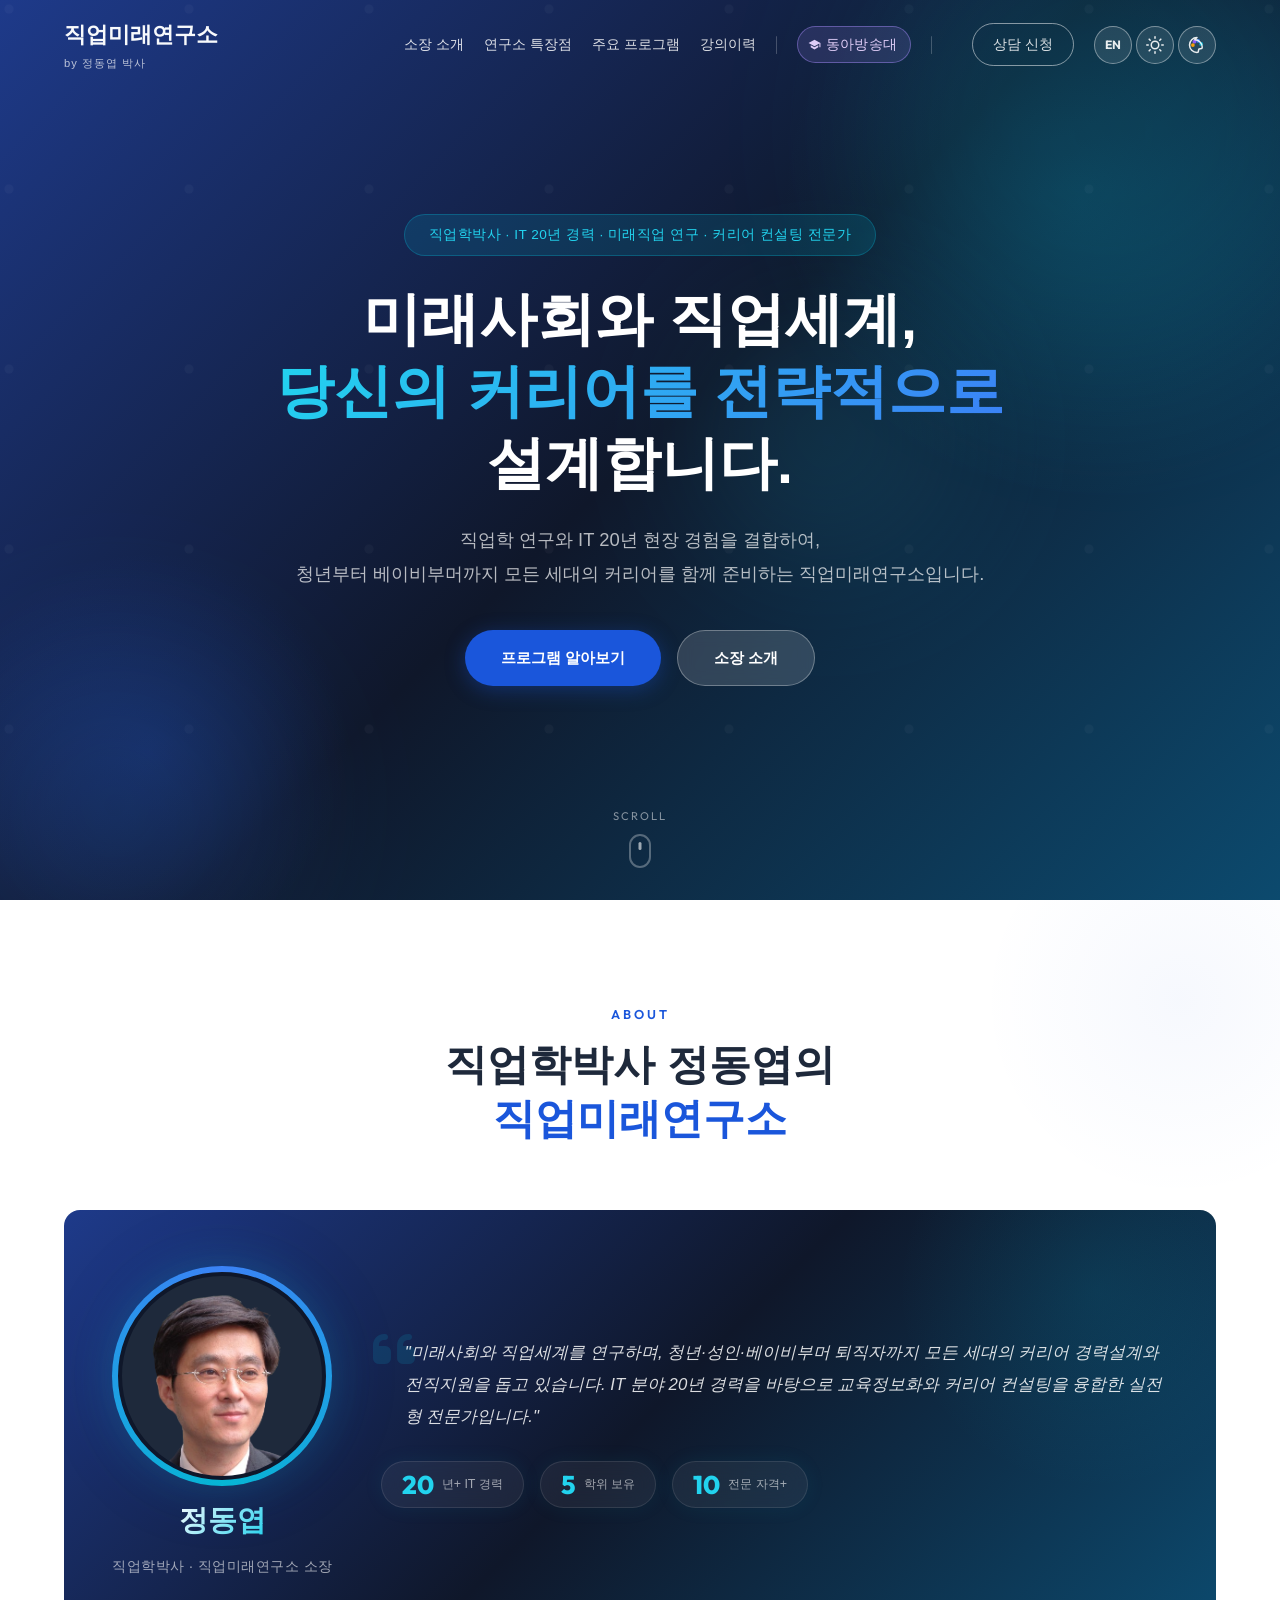
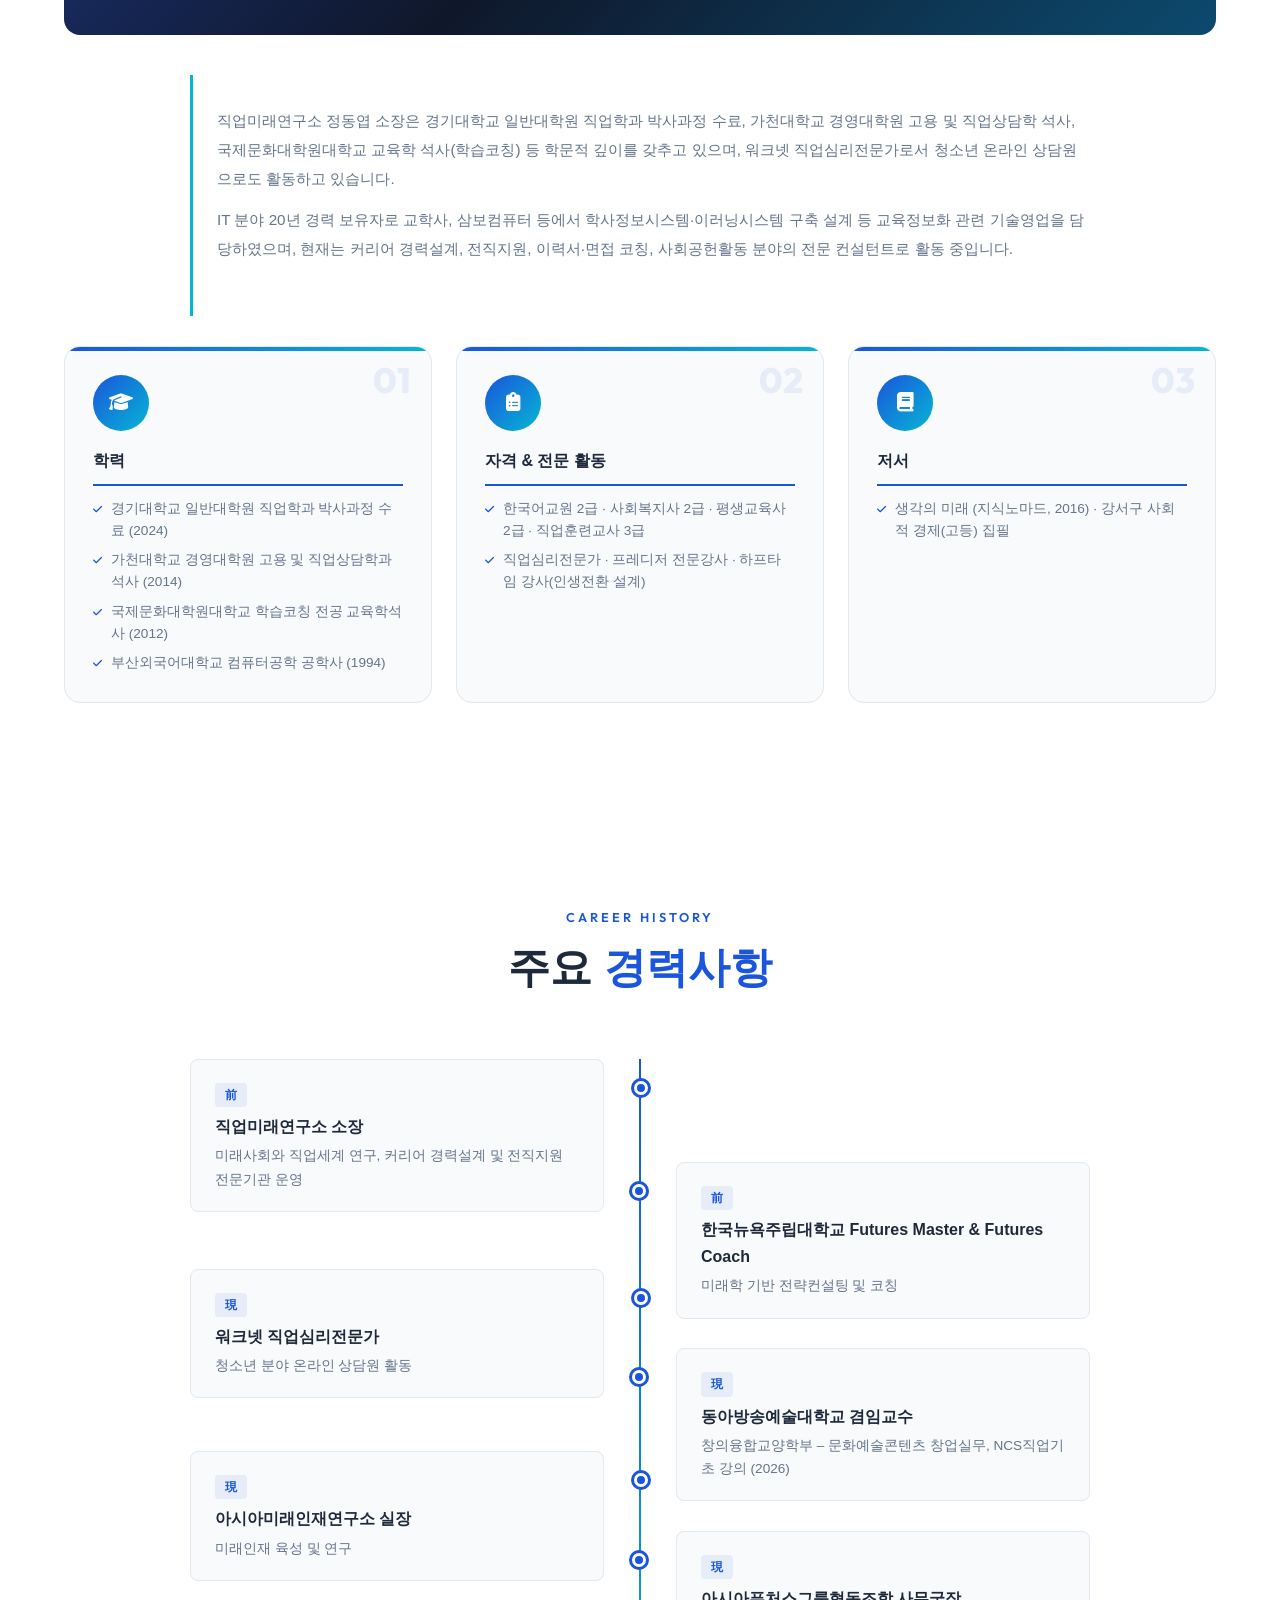
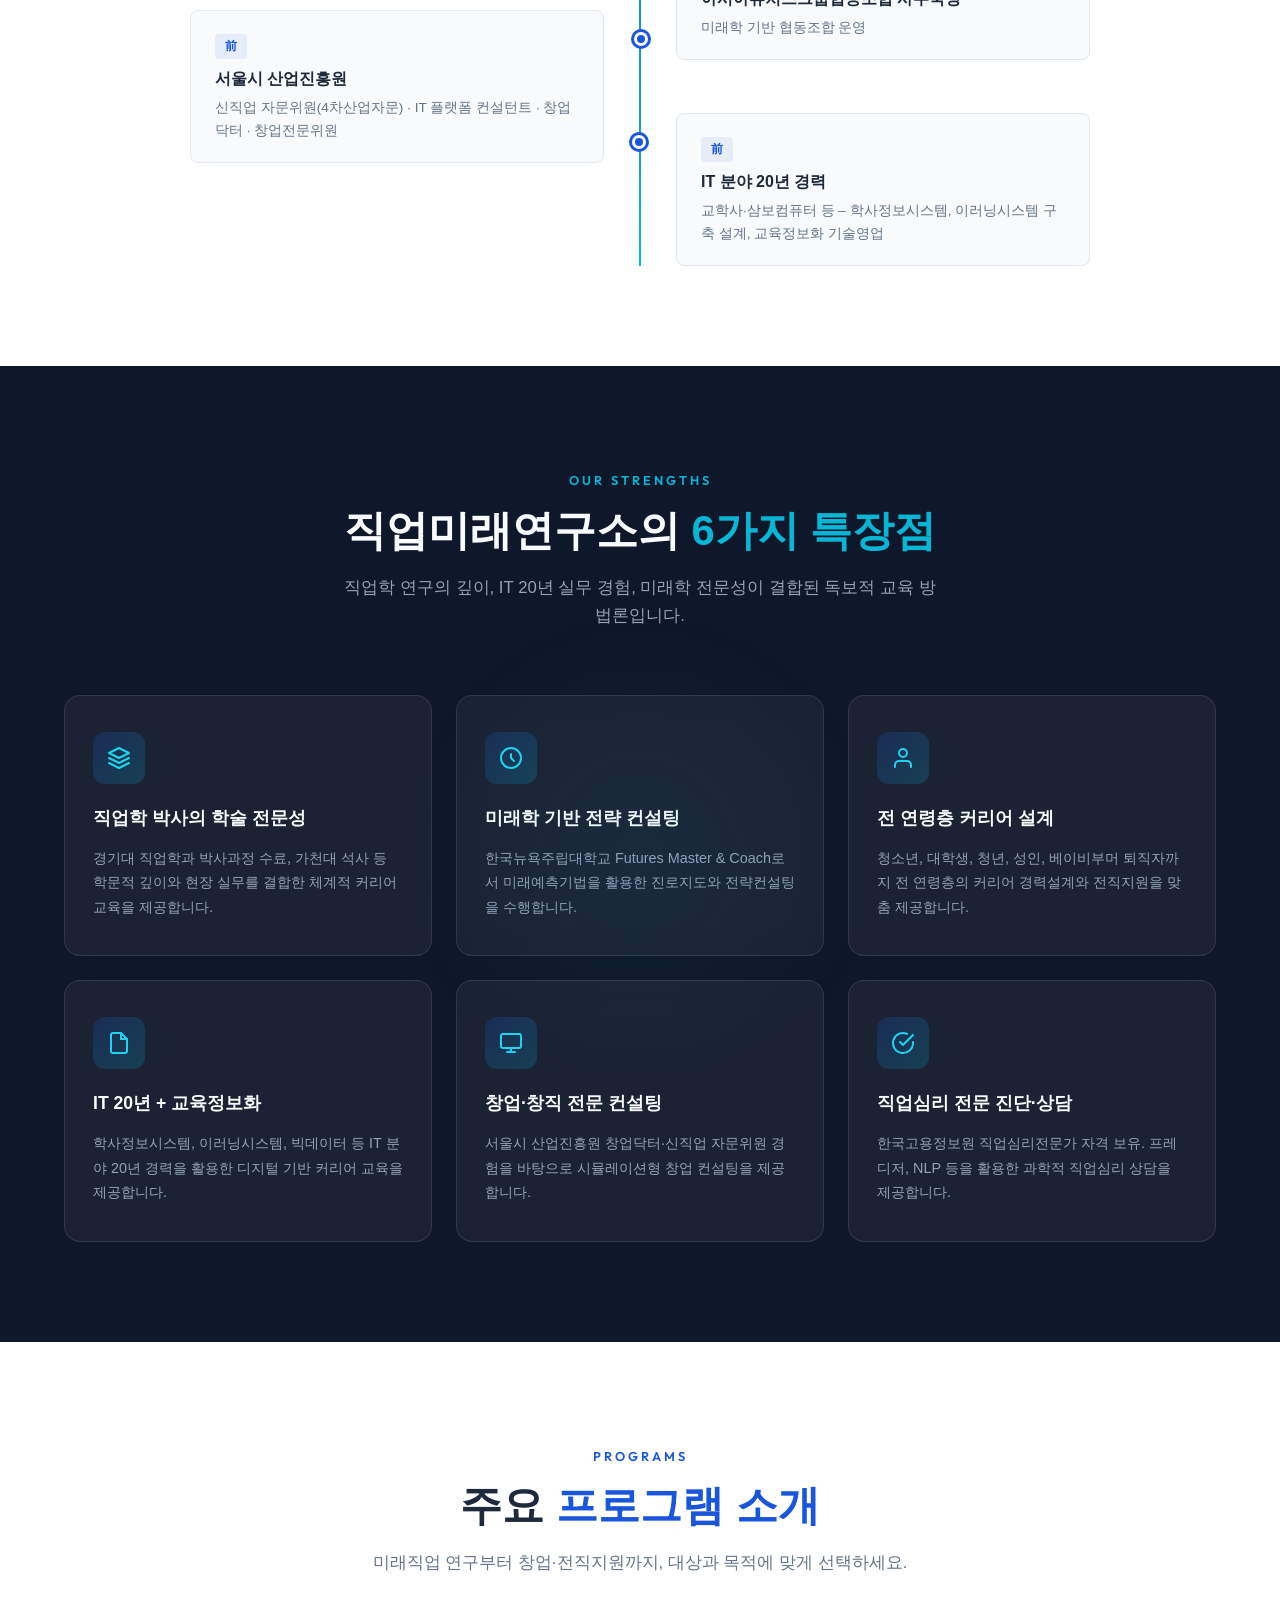
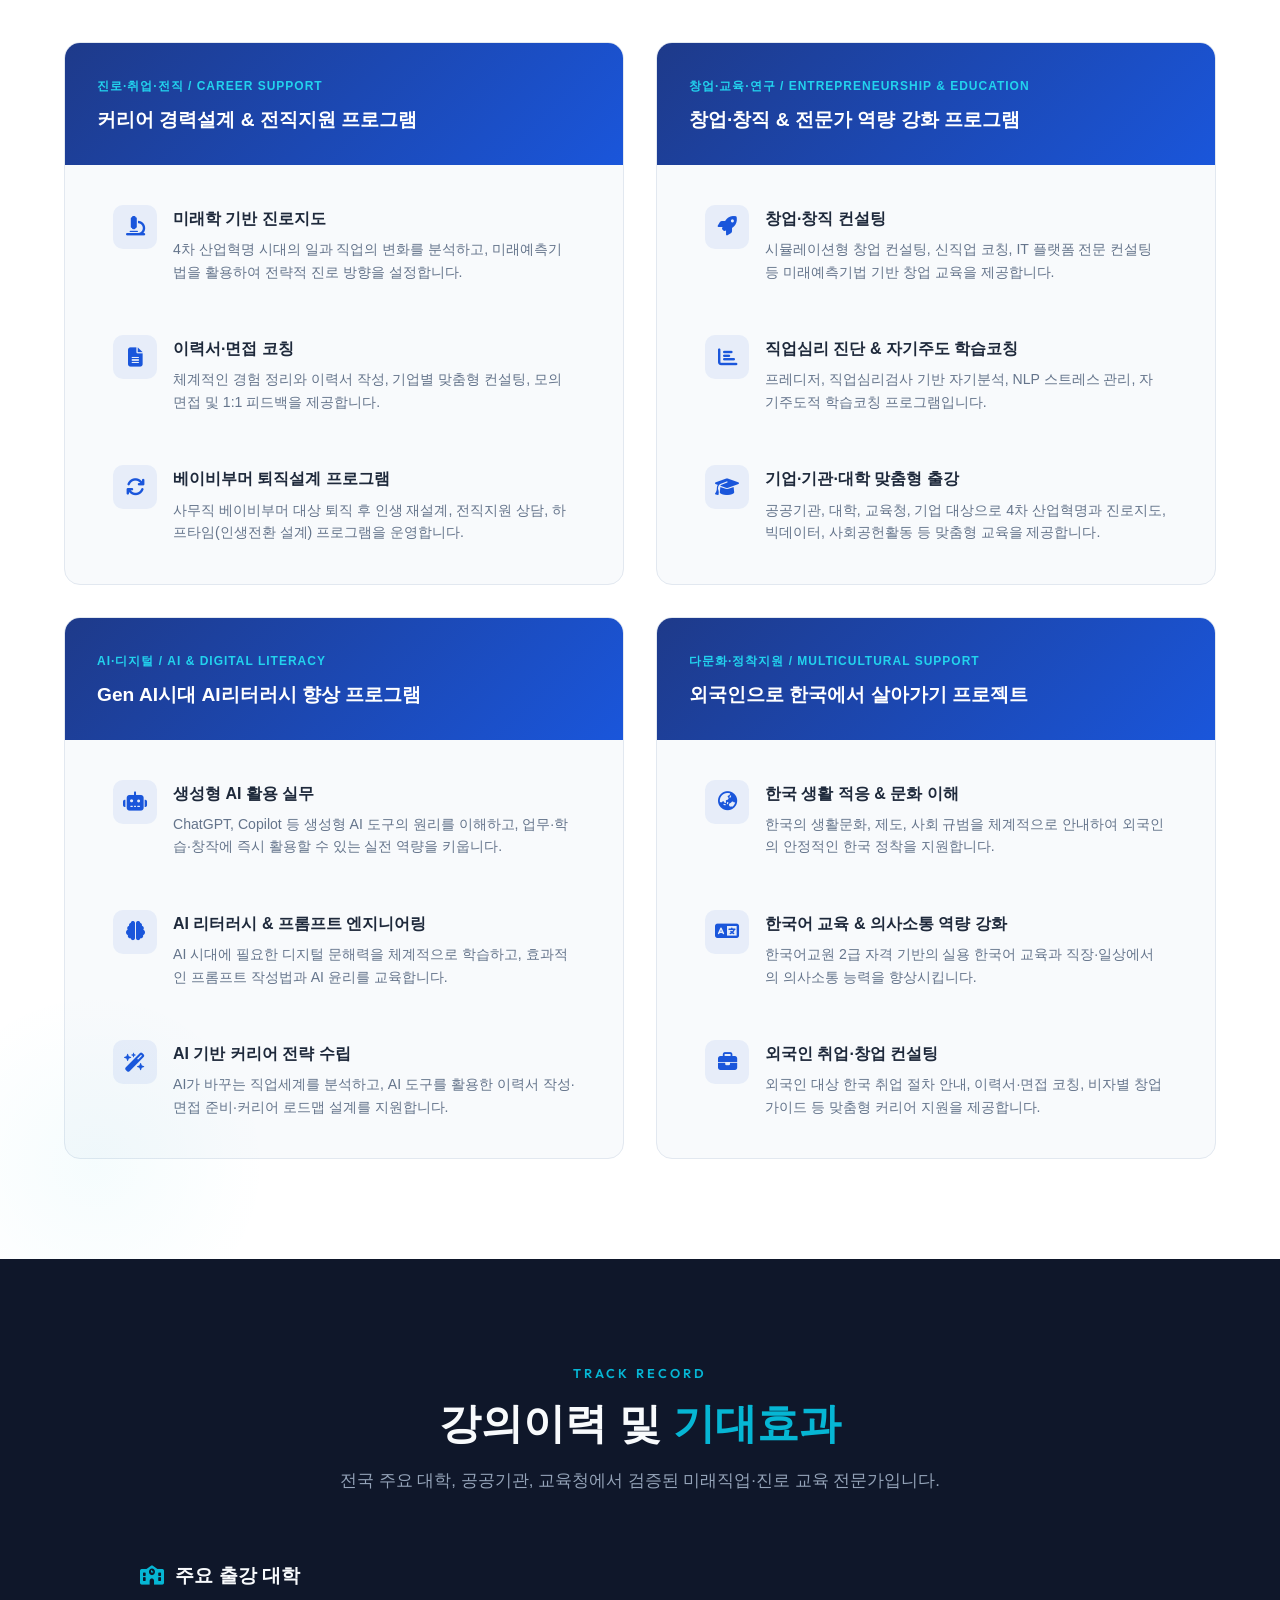
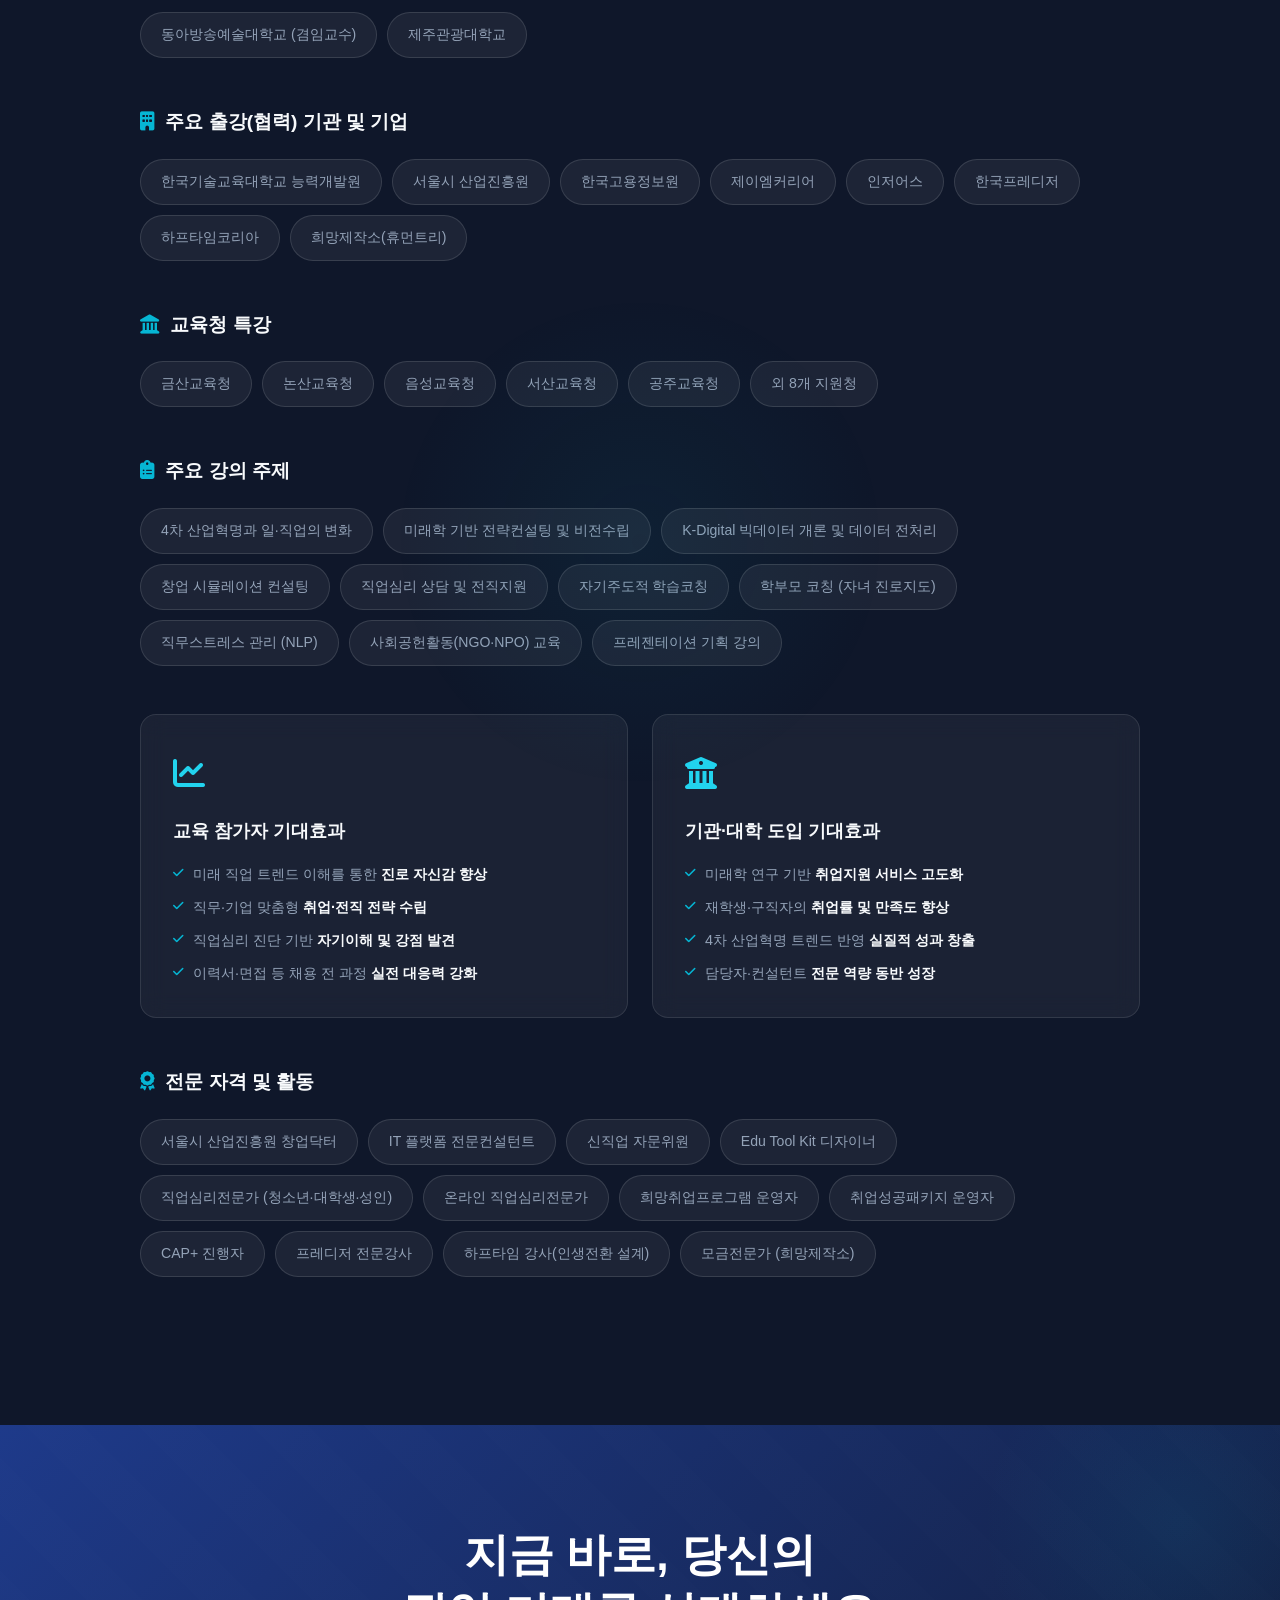
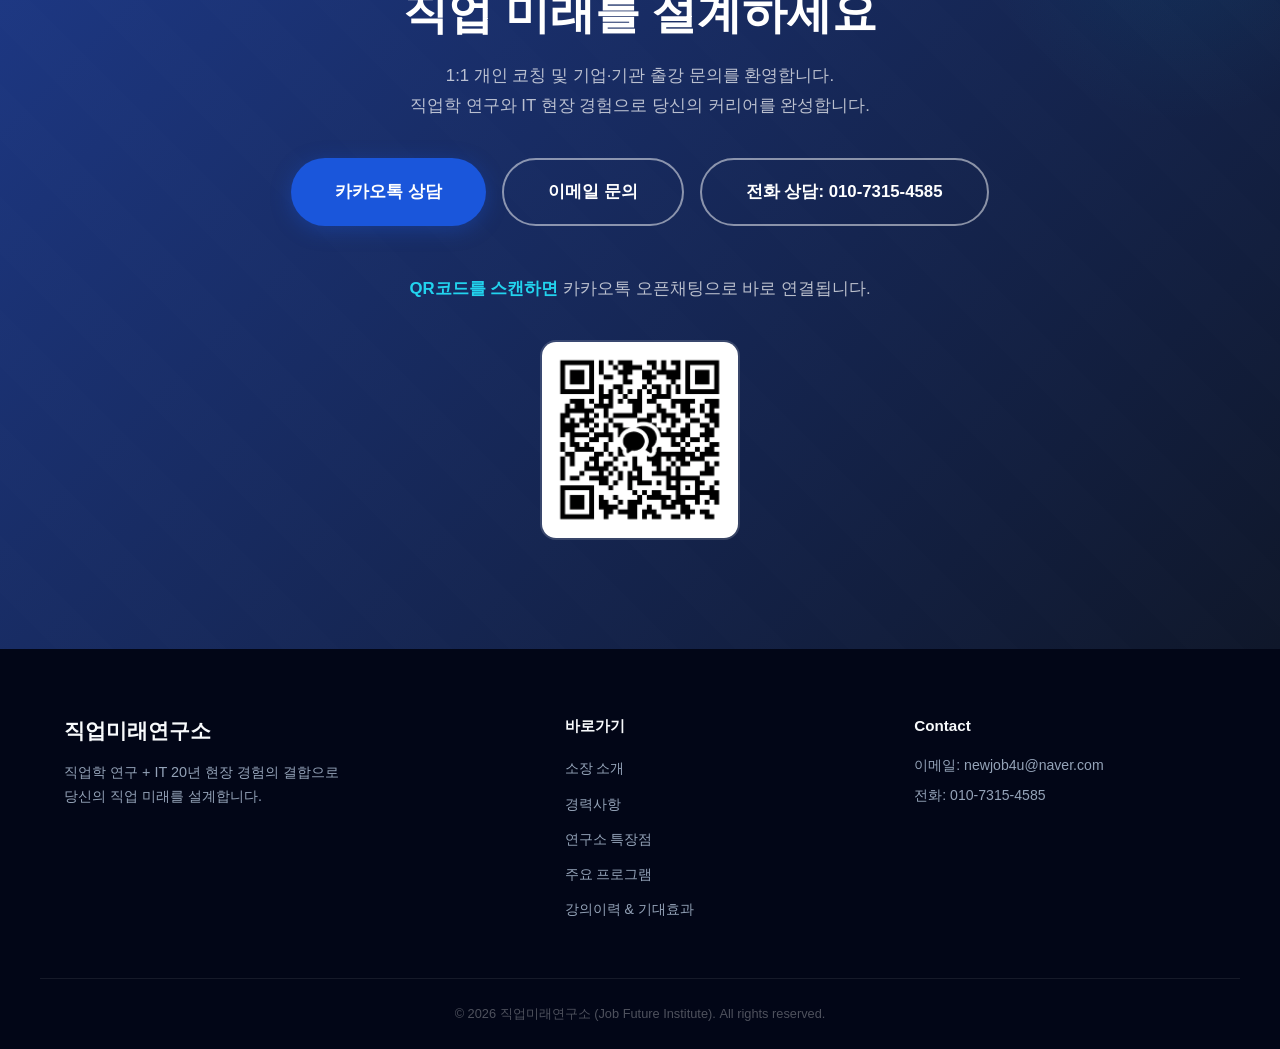
==== commit be2cd619: "style: 상단메뉴 가독성 개선 — 그룹 구분선 및 클래스 기반 재설계 - nav-divider: 앵커링크 / 동아방송대 / 인증 그룹 사이 구분선 추가 - nav-donga-p" ====
--- a/index.html
+++ b/index.html
@@ -52,12 +52,19 @@
                 <a href="#expertise" data-i18n="nav.expertise">연구소 특장점</a>
                 <a href="#programs" data-i18n="nav.programs">주요 프로그램</a>
                 <a href="#history" data-i18n="nav.history">강의이력</a>
-                <a href="donga/index.html" class="btn btn-outline-small" style="border-color:var(--accent,#a78bfa);color:var(--accent,#a78bfa)" data-i18n="nav.donga">동아방송대</a>
-                <button class="btn btn-outline-small" id="main-login-btn" onclick="openMainAuthModal()" style="display:none" aria-label="로그인">로그인</button>
-                <div id="main-nav-user" style="display:none;align-items:center;gap:8px;">
-                    <div id="main-avatar" style="width:28px;height:28px;border-radius:50%;background:linear-gradient(135deg,#2563eb,#7c3aed);color:#fff;display:flex;align-items:center;justify-content:center;font-size:.75rem;font-weight:700;flex-shrink:0">?</div>
-                    <span id="main-username" style="font-size:.85rem;max-width:80px;overflow:hidden;text-overflow:ellipsis;white-space:nowrap;"></span>
-                    <button class="btn btn-outline-small" onclick="mainSignOut()" style="padding:4px 10px;font-size:.75rem;">로그아웃</button>
+                <span class="nav-divider" aria-hidden="true"></span>
+                <a href="donga/index.html" class="nav-donga-pill" data-i18n="nav.donga">
+                    <svg width="13" height="13" viewBox="0 0 24 24" fill="currentColor" aria-hidden="true"><path d="M12 3L1 9l11 6 9-4.91V17h2V9L12 3zM5 13.18v4L12 21l7-3.82v-4L12 17l-7-3.82z"/></svg>
+                    동아방송대
+                </a>
+                <span class="nav-divider" aria-hidden="true"></span>
+                <div class="nav-auth-group">
+                    <button class="nav-auth-login" id="main-login-btn" onclick="openMainAuthModal()" style="display:none" aria-label="로그인">로그인</button>
+                    <div class="nav-auth-user" id="main-nav-user" style="display:none">
+                        <div class="nav-avatar" id="main-avatar">?</div>
+                        <span class="nav-username" id="main-username"></span>
+                        <button class="nav-auth-logout" onclick="mainSignOut()">로그아웃</button>
+                    </div>
                 </div>
                 <a href="#contact" class="btn btn-outline-small" data-i18n="nav.contact">상담 신청</a>
                 <div class="nav-toggles">
--- a/styles.css
+++ b/styles.css
@@ -704,6 +704,203 @@
     font-size: 1.05rem;
 }
 
+/* ── Nav: Divider ── */
+.nav-divider {
+    width: 1px;
+    height: 18px;
+    background: rgba(255, 255, 255, 0.22);
+    flex-shrink: 0;
+    border-radius: 1px;
+}
+
+.navbar.scrolled .nav-divider {
+    background: rgba(0, 0, 0, 0.13);
+}
+
+[data-theme="dark"] .navbar.scrolled .nav-divider {
+    background: rgba(255, 255, 255, 0.14);
+}
+
+/* ── Nav: 동아방송대 Pill ── */
+.nav-donga-pill {
+    display: inline-flex;
+    align-items: center;
+    gap: 5px;
+    padding: 5px 13px 5px 10px;
+    background: rgba(167, 139, 250, 0.15);
+    border: 1.5px solid rgba(167, 139, 250, 0.45);
+    border-radius: 50px;
+    color: rgba(233, 213, 255, 0.95) !important;
+    font-size: 0.8rem;
+    font-weight: 600;
+    letter-spacing: 0.2px;
+    white-space: nowrap;
+    transition: all var(--transition);
+}
+
+.nav-donga-pill::after {
+    display: none !important;
+}
+
+.nav-donga-pill:hover {
+    background: rgba(167, 139, 250, 0.28);
+    border-color: rgba(167, 139, 250, 0.75);
+    color: #fff !important;
+    transform: translateY(-1px);
+}
+
+.navbar.scrolled .nav-donga-pill {
+    background: rgba(124, 58, 237, 0.07);
+    border-color: var(--accent, #a78bfa);
+    color: var(--accent, #a78bfa) !important;
+}
+
+.navbar.scrolled .nav-donga-pill:hover {
+    background: var(--accent, #a78bfa);
+    color: #fff !important;
+    border-color: var(--accent, #a78bfa);
+}
+
+[data-theme="dark"] .navbar.scrolled .nav-donga-pill {
+    background: rgba(167, 139, 250, 0.1);
+    border-color: rgba(167, 139, 250, 0.5);
+    color: rgba(233, 213, 255, 0.9) !important;
+}
+
+[data-theme="dark"] .navbar.scrolled .nav-donga-pill:hover {
+    background: rgba(167, 139, 250, 0.25);
+    border-color: rgba(167, 139, 250, 0.8);
+    color: #fff !important;
+}
+
+/* ── Nav: Auth Group ── */
+.nav-auth-group {
+    display: flex;
+    align-items: center;
+}
+
+.nav-auth-login {
+    background: transparent;
+    color: rgba(255, 255, 255, 0.88);
+    border: 1.5px solid rgba(255, 255, 255, 0.42);
+    border-radius: 50px;
+    padding: 5px 16px;
+    font-size: 0.82rem;
+    font-weight: 600;
+    cursor: pointer;
+    font-family: var(--font-main);
+    transition: all var(--transition);
+    white-space: nowrap;
+}
+
+.nav-auth-login:hover {
+    background: rgba(255, 255, 255, 0.14);
+    border-color: rgba(255, 255, 255, 0.65);
+}
+
+.navbar.scrolled .nav-auth-login {
+    color: var(--primary);
+    border-color: var(--primary);
+    background: transparent;
+}
+
+.navbar.scrolled .nav-auth-login:hover {
+    background: var(--primary);
+    color: #fff;
+}
+
+[data-theme="dark"] .navbar.scrolled .nav-auth-login {
+    color: var(--accent-light, #67e8f9);
+    border-color: var(--accent, #06b6d4);
+    background: rgba(6, 182, 212, 0.06);
+}
+
+[data-theme="dark"] .navbar.scrolled .nav-auth-login:hover {
+    background: var(--accent, #06b6d4);
+    color: #fff;
+}
+
+.nav-auth-user {
+    display: none;
+    align-items: center;
+    gap: 7px;
+}
+
+.nav-avatar {
+    width: 28px;
+    height: 28px;
+    border-radius: 50%;
+    background: linear-gradient(135deg, #2563eb, #7c3aed);
+    color: #fff;
+    display: flex;
+    align-items: center;
+    justify-content: center;
+    font-size: 0.7rem;
+    font-weight: 700;
+    flex-shrink: 0;
+    border: 2px solid rgba(255, 255, 255, 0.3);
+}
+
+.nav-username {
+    font-size: 0.82rem;
+    font-weight: 600;
+    max-width: 72px;
+    overflow: hidden;
+    text-overflow: ellipsis;
+    white-space: nowrap;
+    color: rgba(255, 255, 255, 0.9);
+}
+
+.navbar.scrolled .nav-username {
+    color: var(--text);
+}
+
+[data-theme="dark"] .navbar.scrolled .nav-username {
+    color: var(--text-light);
+}
+
+.nav-auth-logout {
+    background: transparent;
+    color: rgba(255, 255, 255, 0.65);
+    border: 1px solid rgba(255, 255, 255, 0.28);
+    border-radius: 50px;
+    padding: 4px 11px;
+    font-size: 0.75rem;
+    font-weight: 500;
+    cursor: pointer;
+    font-family: var(--font-main);
+    transition: all var(--transition);
+    white-space: nowrap;
+}
+
+.nav-auth-logout:hover {
+    background: rgba(255, 255, 255, 0.12);
+    color: #fff;
+    border-color: rgba(255, 255, 255, 0.5);
+}
+
+.navbar.scrolled .nav-auth-logout {
+    color: var(--text-dim, #64748b);
+    border-color: #e2e8f0;
+}
+
+.navbar.scrolled .nav-auth-logout:hover {
+    background: #fee2e2;
+    color: #dc2626;
+    border-color: #fca5a5;
+}
+
+[data-theme="dark"] .navbar.scrolled .nav-auth-logout {
+    color: rgba(255, 255, 255, 0.5);
+    border-color: rgba(255, 255, 255, 0.12);
+}
+
+[data-theme="dark"] .navbar.scrolled .nav-auth-logout:hover {
+    background: rgba(220, 38, 38, 0.12);
+    color: #f87171;
+    border-color: #f87171;
+}
+
 /* ── Hero ── */
 .hero {
     position: relative;
@@ -2228,6 +2425,47 @@
         font-size: 1.05rem;
     }
 
+    /* Mobile: new nav elements */
+    .nav-divider {
+        width: 40px;
+        height: 1px;
+        background: rgba(255, 255, 255, 0.15);
+        margin: 0;
+    }
+
+    .nav-donga-pill {
+        align-self: flex-start;
+        font-size: 0.9rem;
+        padding: 7px 16px 7px 12px;
+    }
+
+    .nav-auth-group {
+        align-self: flex-start;
+        flex-direction: column;
+        align-items: flex-start;
+        gap: 10px;
+    }
+
+    .nav-auth-login {
+        font-size: 0.9rem;
+        padding: 7px 18px;
+    }
+
+    .nav-auth-user {
+        flex-wrap: wrap;
+        gap: 8px;
+    }
+
+    .nav-username {
+        max-width: 120px;
+        font-size: 0.9rem;
+    }
+
+    .nav-auth-logout {
+        font-size: 0.82rem;
+        padding: 5px 14px;
+    }
+
     /* About section → stack on mobile */
     .about-banner {
         padding: 36px 24px;
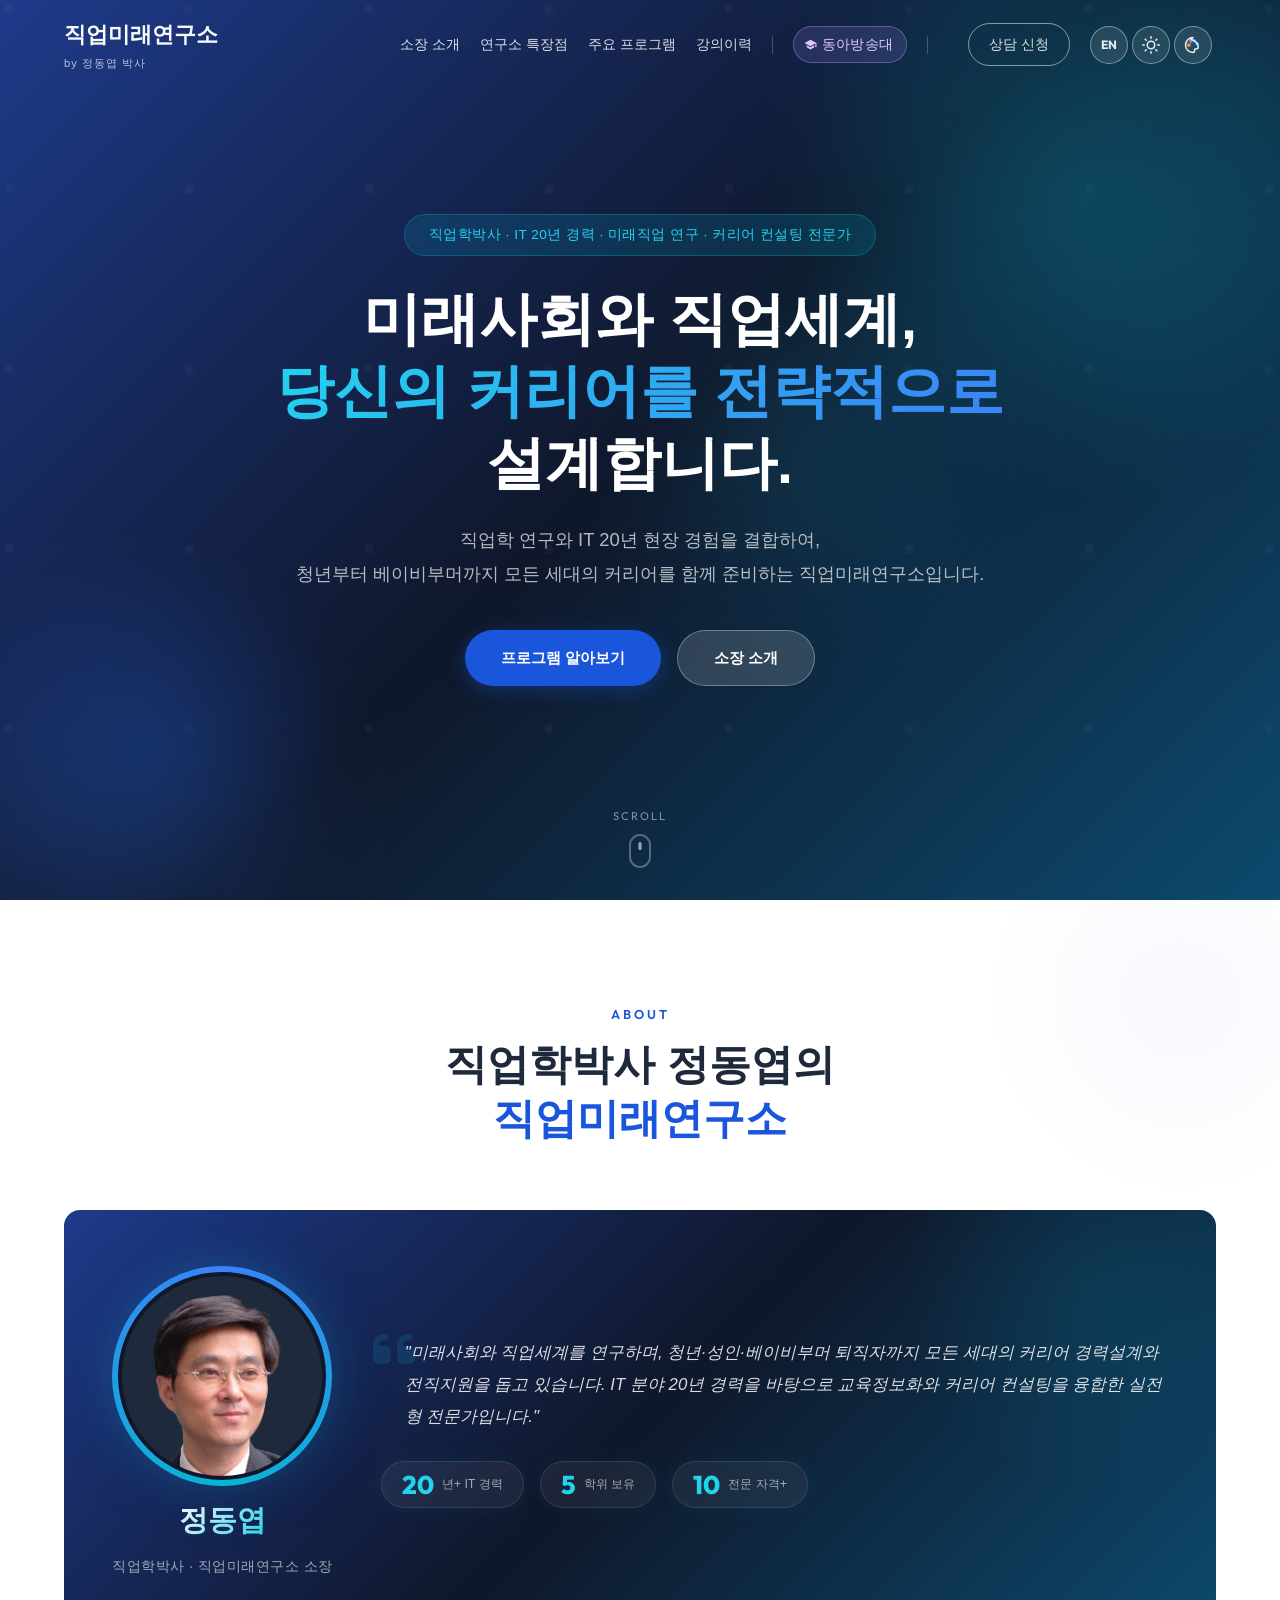
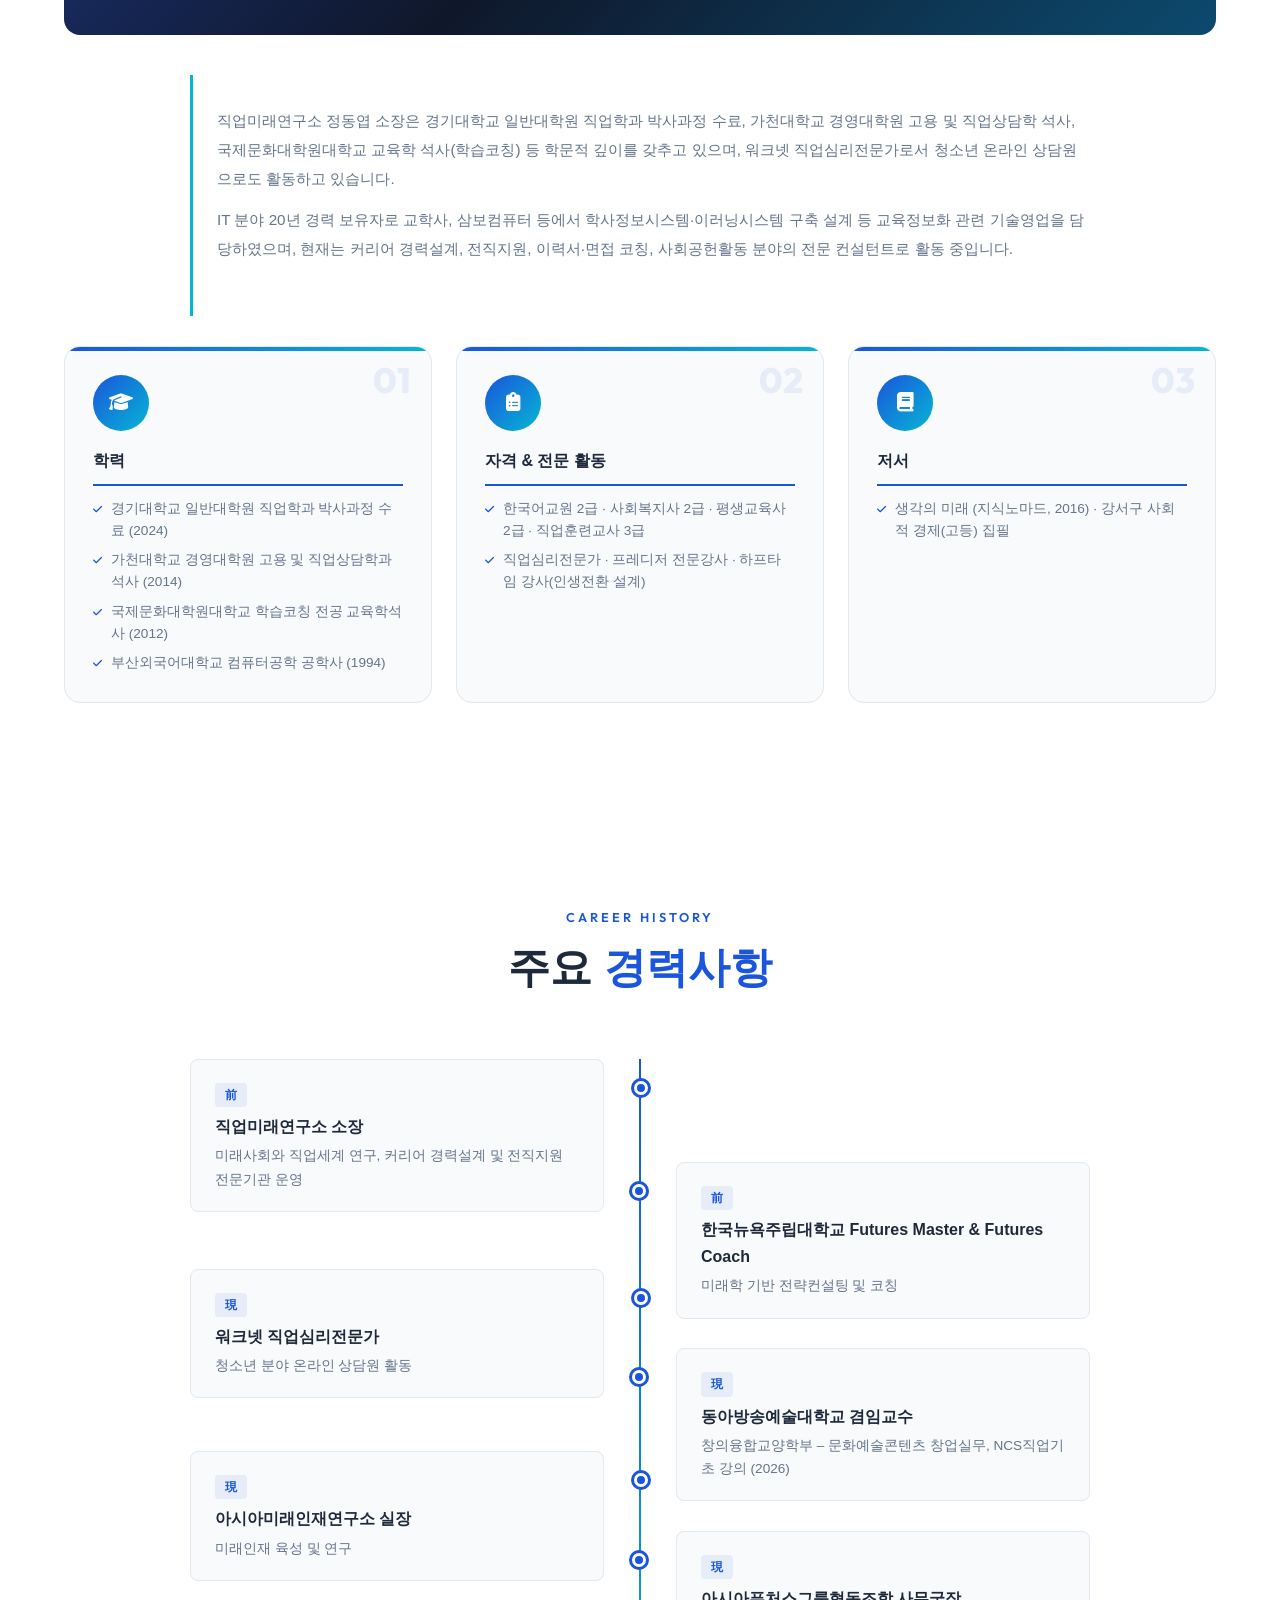
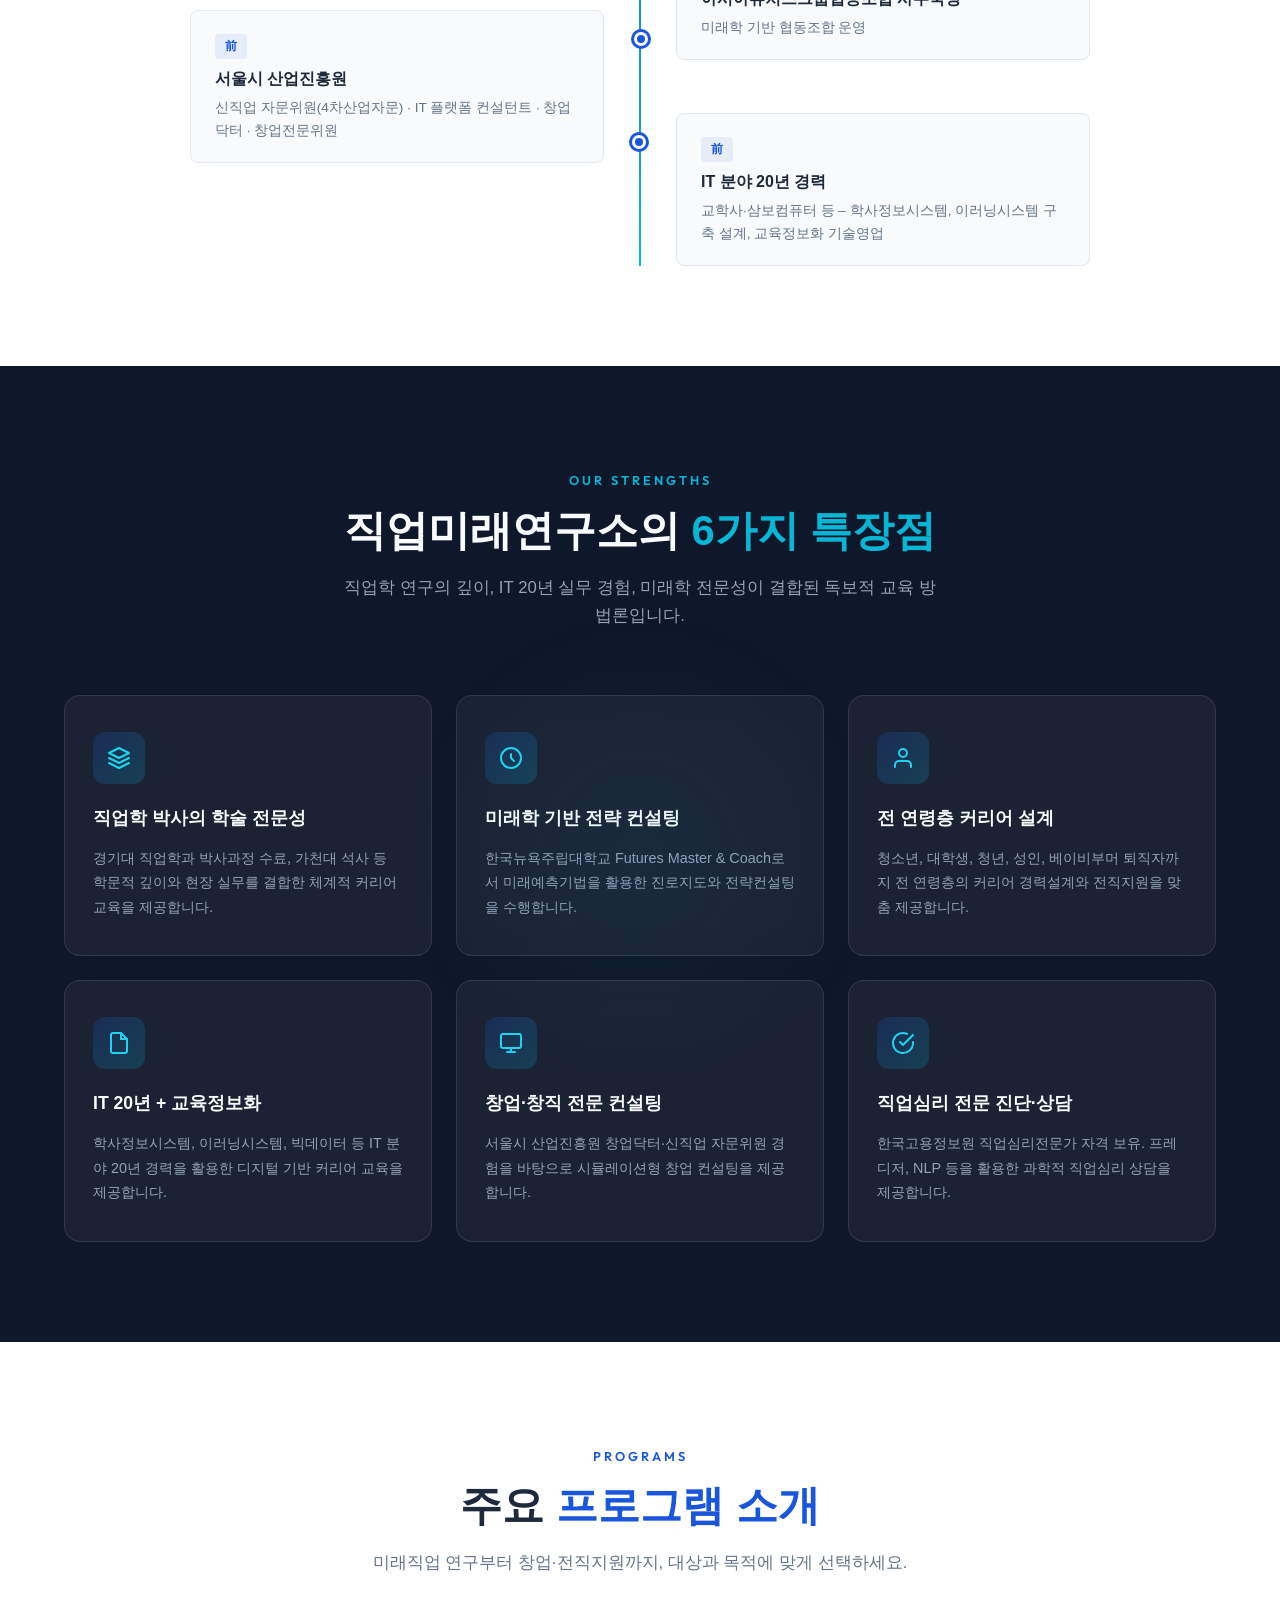
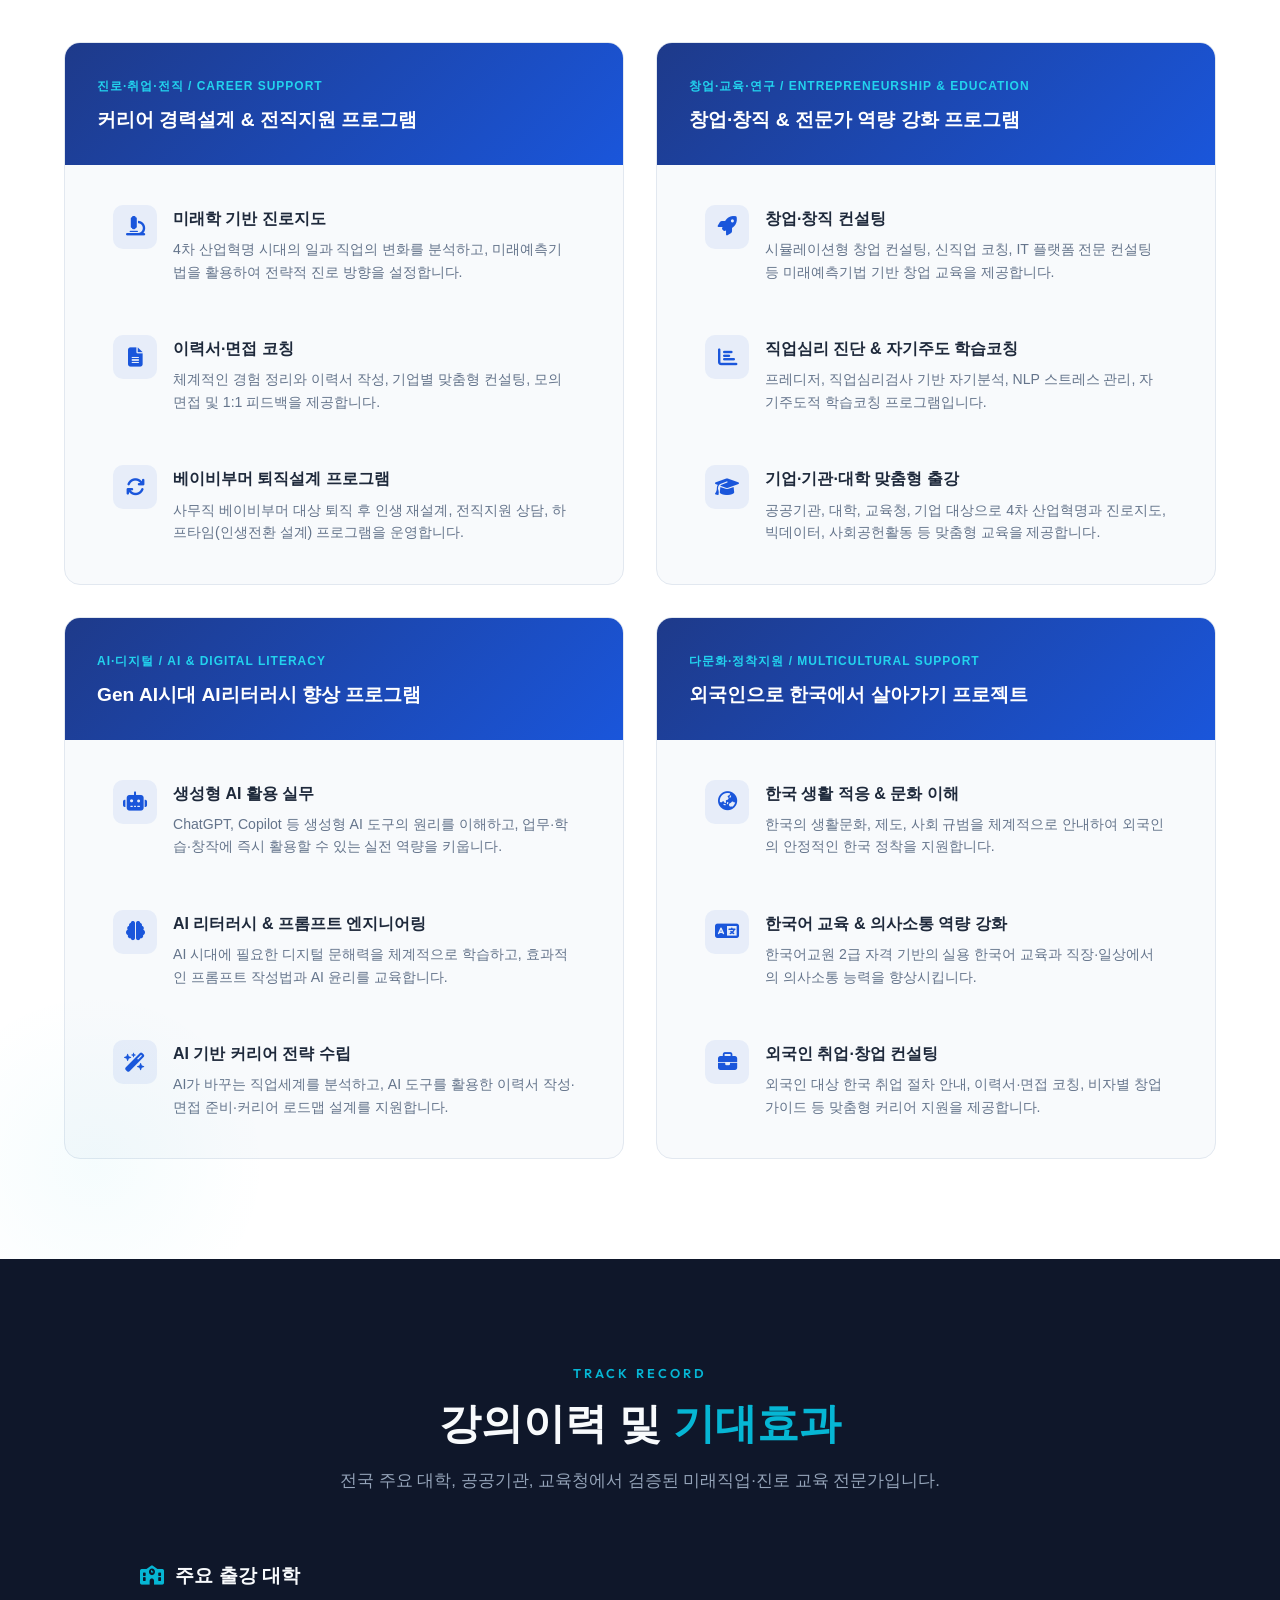
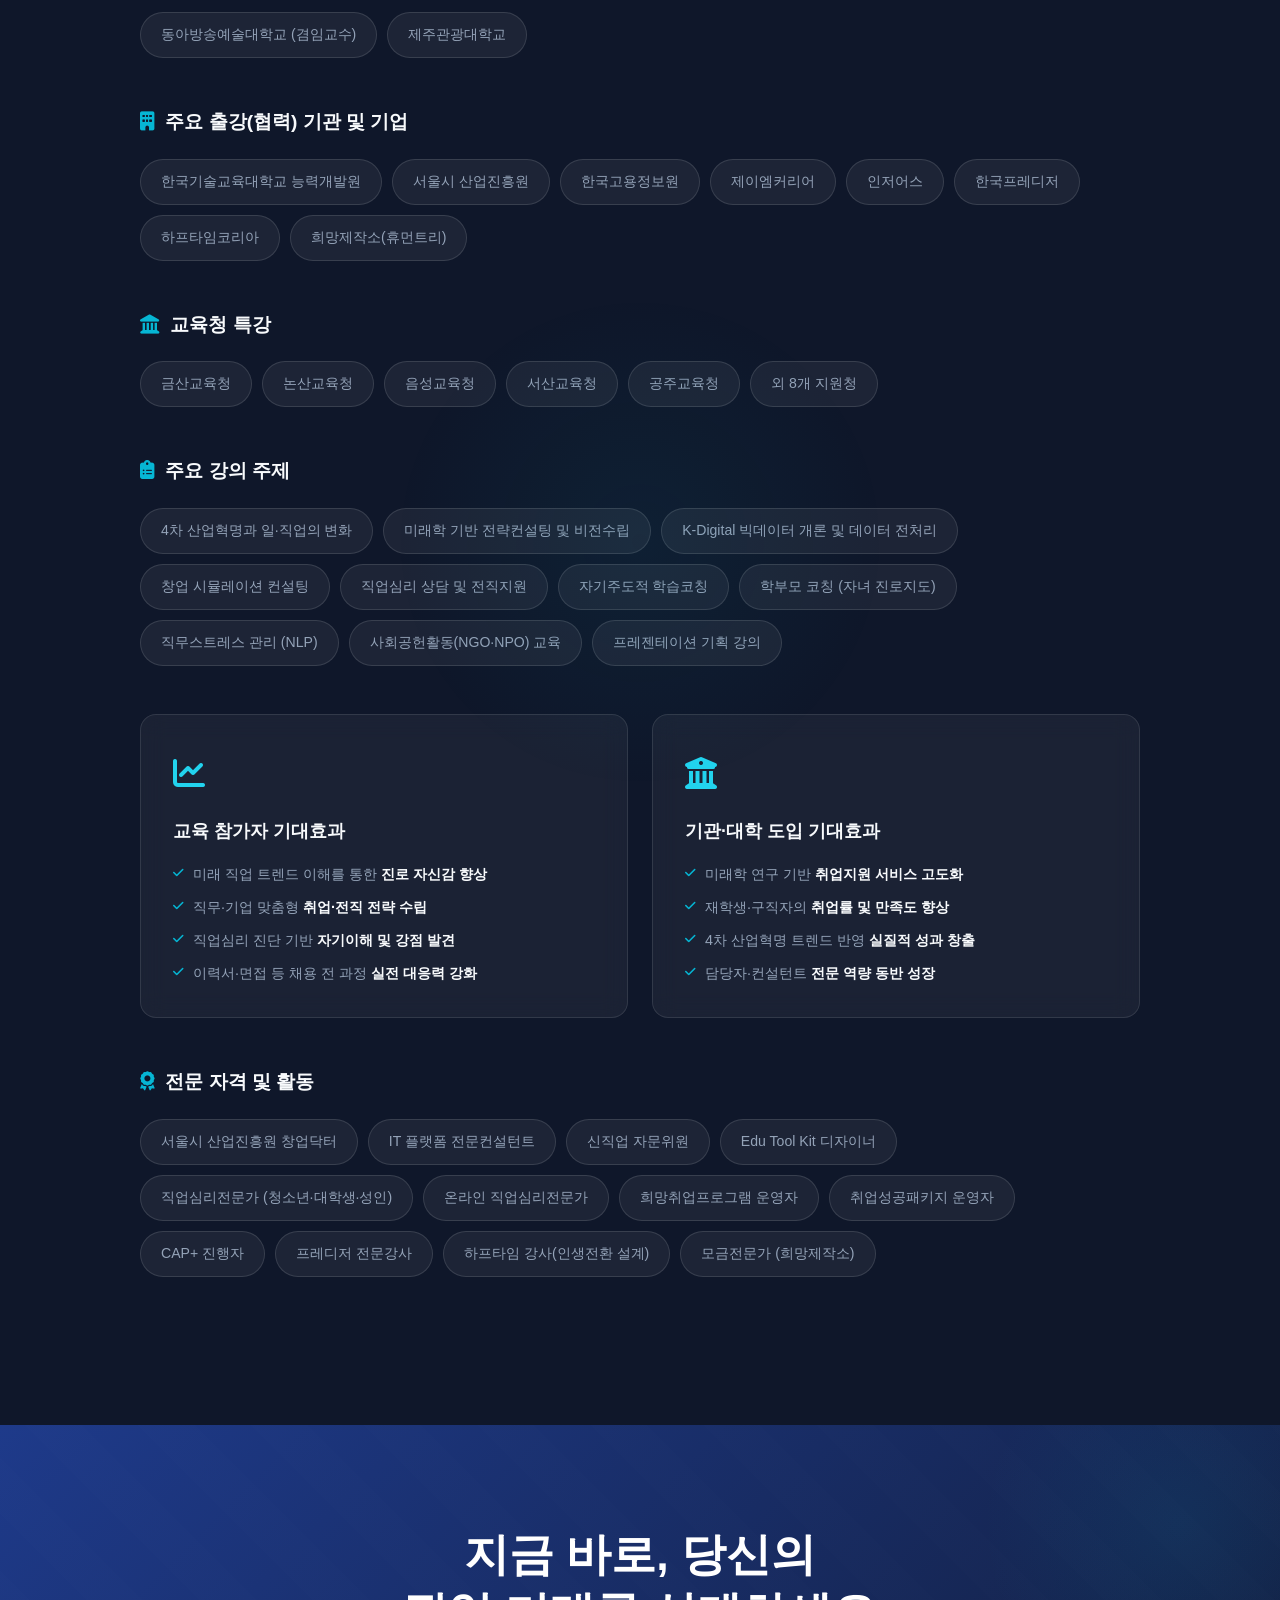
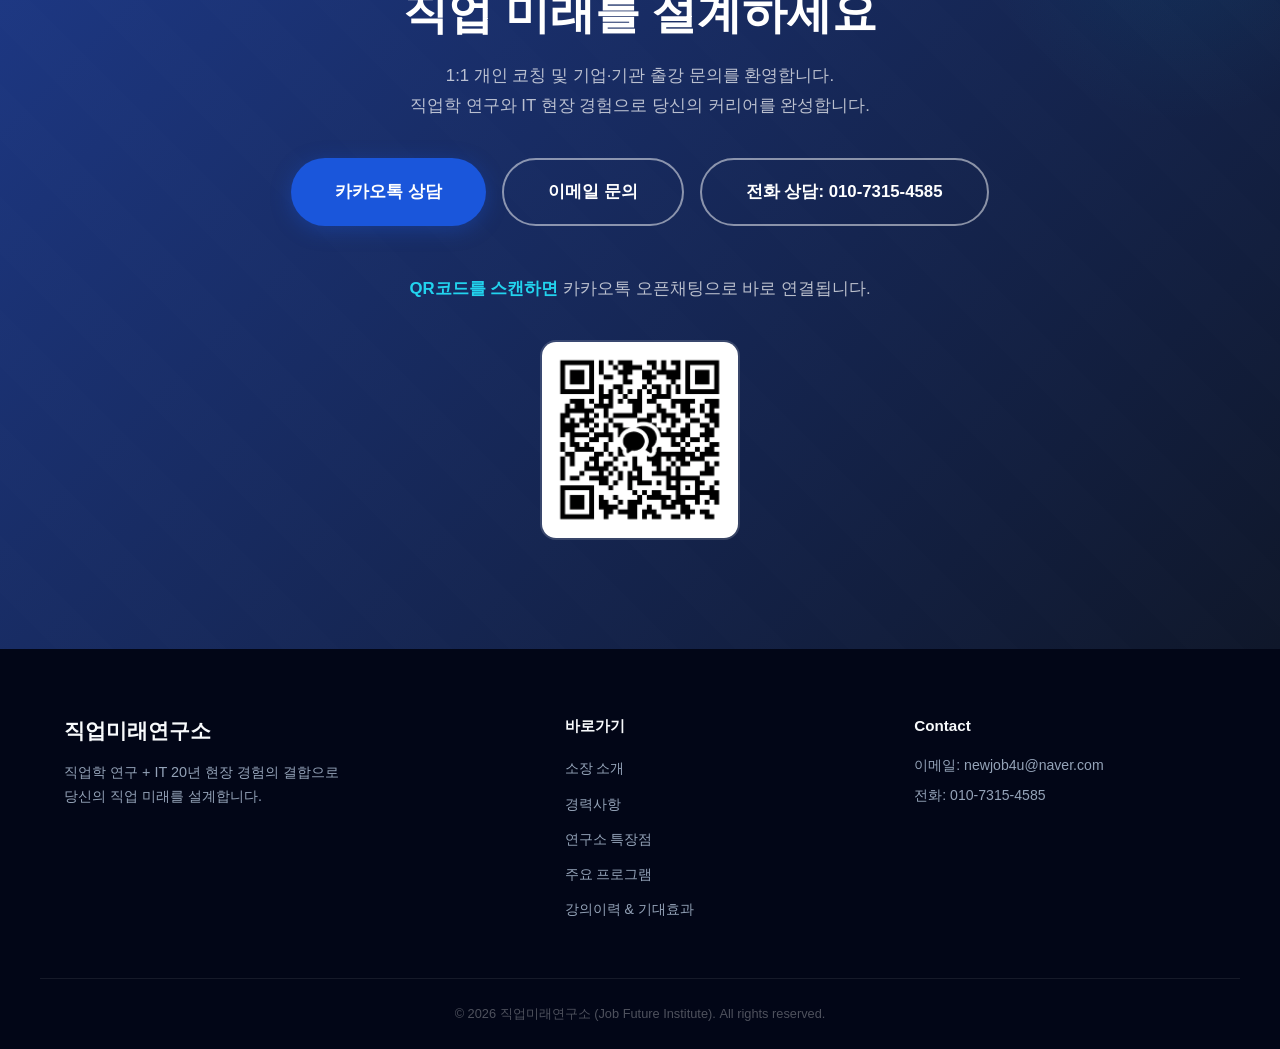
==== commit 85227a0d: "feat: 3개 분반(Q1/Q2/Y2) 동료평가 시스템 구축 + 상단 메뉴 개선 [메인 사이트] - 로그아웃 버튼 네비바 가장 오른쪽 독립 배치 (기본 버튼 스타일) - nav-a" ====
--- a/index.html
+++ b/index.html
@@ -63,11 +63,10 @@
                     <div class="nav-auth-user" id="main-nav-user" style="display:none">
                         <div class="nav-avatar" id="main-avatar">?</div>
                         <span class="nav-username" id="main-username"></span>
-                        <button class="nav-auth-logout" onclick="mainSignOut()">로그아웃</button>
                     </div>
                 </div>
                 <a href="#contact" class="btn btn-outline-small" data-i18n="nav.contact">상담 신청</a>
-                <div class="nav-toggles">
+                <div class="nav-toggles" style="margin-right:4px;">
                     <button class="lang-toggle" id="langToggle" aria-label="Switch to English">EN</button>
                     <button class="theme-toggle" id="themeToggle" aria-label="다크/라이트 모드 전환">
                         <svg class="theme-icon sun" width="18" height="18" viewBox="0 0 24 24" fill="none" stroke="currentColor" stroke-width="2" stroke-linecap="round"><circle cx="12" cy="12" r="5"/><line x1="12" y1="1" x2="12" y2="3"/><line x1="12" y1="21" x2="12" y2="23"/><line x1="4.22" y1="4.22" x2="5.64" y2="5.64"/><line x1="18.36" y1="18.36" x2="19.78" y2="19.78"/><line x1="1" y1="12" x2="3" y2="12"/><line x1="21" y1="12" x2="23" y2="12"/><line x1="4.22" y1="19.78" x2="5.64" y2="18.36"/><line x1="18.36" y1="5.64" x2="19.78" y2="4.22"/></svg>
@@ -86,6 +85,7 @@
                         </div>
                     </div>
                 </div>
+                <button class="nav-main-logout" id="main-logout-btn" onclick="mainSignOut()" style="display:none" aria-label="로그아웃">로그아웃</button>
             </div>
             <button class="mobile-menu-btn" aria-label="메뉴 열기">
                 <span class="bar"></span>
@@ -677,18 +677,21 @@
         if (event === 'TOKEN_REFRESHED') return;
         const loginBtn  = document.getElementById('main-login-btn');
         const navUser   = document.getElementById('main-nav-user');
+        const logoutBtn = document.getElementById('main-logout-btn');
         const avatar    = document.getElementById('main-avatar');
         const username  = document.getElementById('main-username');
         if (session) {
           loginBtn.style.display  = 'none';
           navUser.style.display   = 'flex';
+          logoutBtn.style.display = 'inline-flex';
           const meta = session.user.user_metadata || {};
           const name = meta.full_name || meta.name || session.user.email.split('@')[0];
           avatar.textContent   = name.charAt(0).toUpperCase();
           username.textContent = name;
         } else {
-          loginBtn.style.display = 'inline-flex';
-          navUser.style.display  = 'none';
+          loginBtn.style.display  = 'inline-flex';
+          navUser.style.display   = 'none';
+          logoutBtn.style.display = 'none';
         }
       });
 
@@ -717,6 +720,7 @@
 
       // 로그인 버튼 표시 (초기 상태에서 보임)
       document.getElementById('main-login-btn').style.display = 'inline-flex';
+      document.getElementById('main-logout-btn').style.display = 'none';
     })();
     </script>
 
--- a/styles.css
+++ b/styles.css
@@ -901,6 +901,52 @@
     border-color: #f87171;
 }
 
+/* ── Nav: 메인사이트 로그아웃 (가장 오른쪽 고정) ── */
+.nav-main-logout {
+    background: rgba(255, 255, 255, 0.08);
+    color: rgba(255, 255, 255, 0.85);
+    border: 1.5px solid rgba(255, 255, 255, 0.3);
+    border-radius: 8px;
+    padding: 6px 16px;
+    font-size: 0.82rem;
+    font-weight: 600;
+    cursor: pointer;
+    font-family: var(--font-main);
+    transition: all var(--transition);
+    white-space: nowrap;
+    flex-shrink: 0;
+}
+
+.nav-main-logout:hover {
+    background: rgba(239, 68, 68, 0.18);
+    border-color: rgba(239, 68, 68, 0.55);
+    color: #fca5a5;
+}
+
+.navbar.scrolled .nav-main-logout {
+    background: #f8fafc;
+    color: var(--text, #1e293b);
+    border-color: #cbd5e1;
+}
+
+.navbar.scrolled .nav-main-logout:hover {
+    background: #fee2e2;
+    color: #dc2626;
+    border-color: #fca5a5;
+}
+
+[data-theme="dark"] .navbar.scrolled .nav-main-logout {
+    background: rgba(255, 255, 255, 0.05);
+    color: rgba(255, 255, 255, 0.7);
+    border-color: rgba(255, 255, 255, 0.1);
+}
+
+[data-theme="dark"] .navbar.scrolled .nav-main-logout:hover {
+    background: rgba(220, 38, 38, 0.14);
+    color: #f87171;
+    border-color: #f87171;
+}
+
 /* ── Hero ── */
 .hero {
     position: relative;
@@ -2466,6 +2512,12 @@
         padding: 5px 14px;
     }
 
+    .nav-main-logout {
+        align-self: flex-start;
+        font-size: 0.9rem;
+        padding: 7px 18px;
+    }
+
     /* About section → stack on mobile */
     .about-banner {
         padding: 36px 24px;
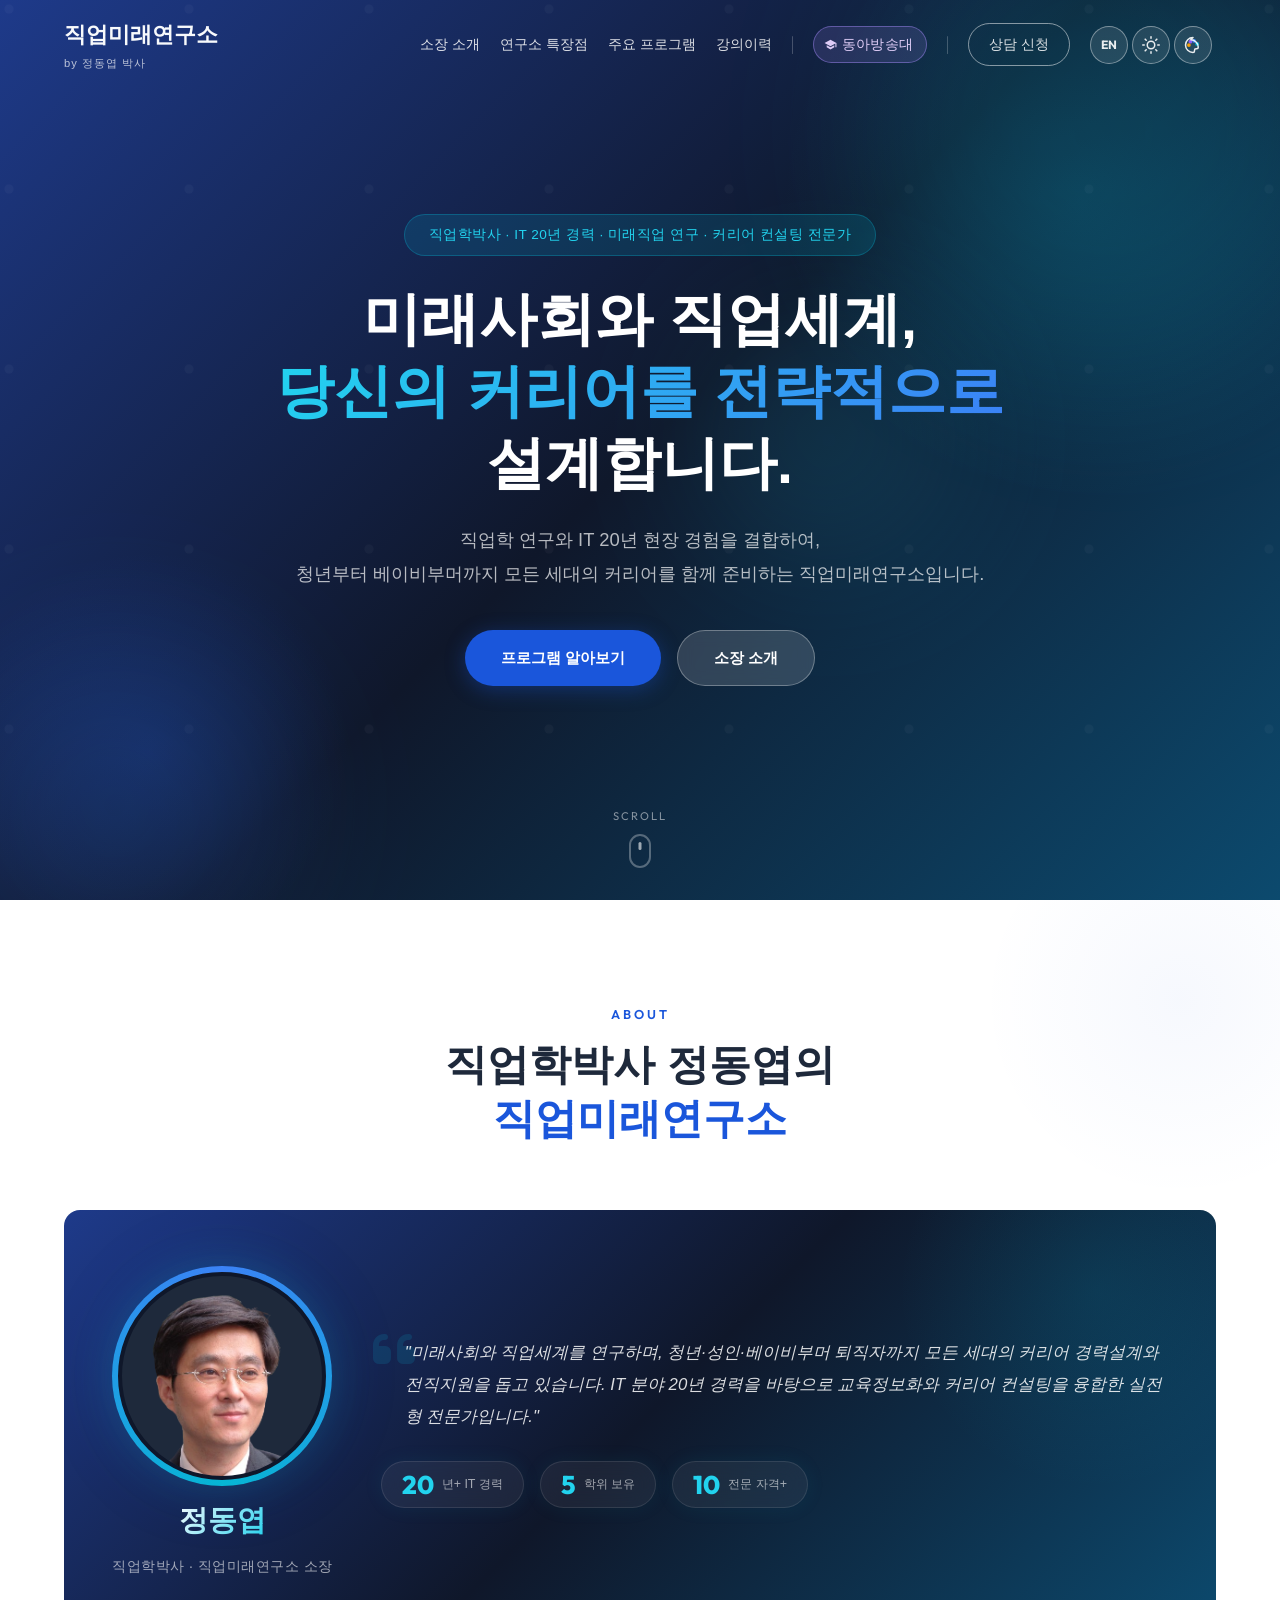
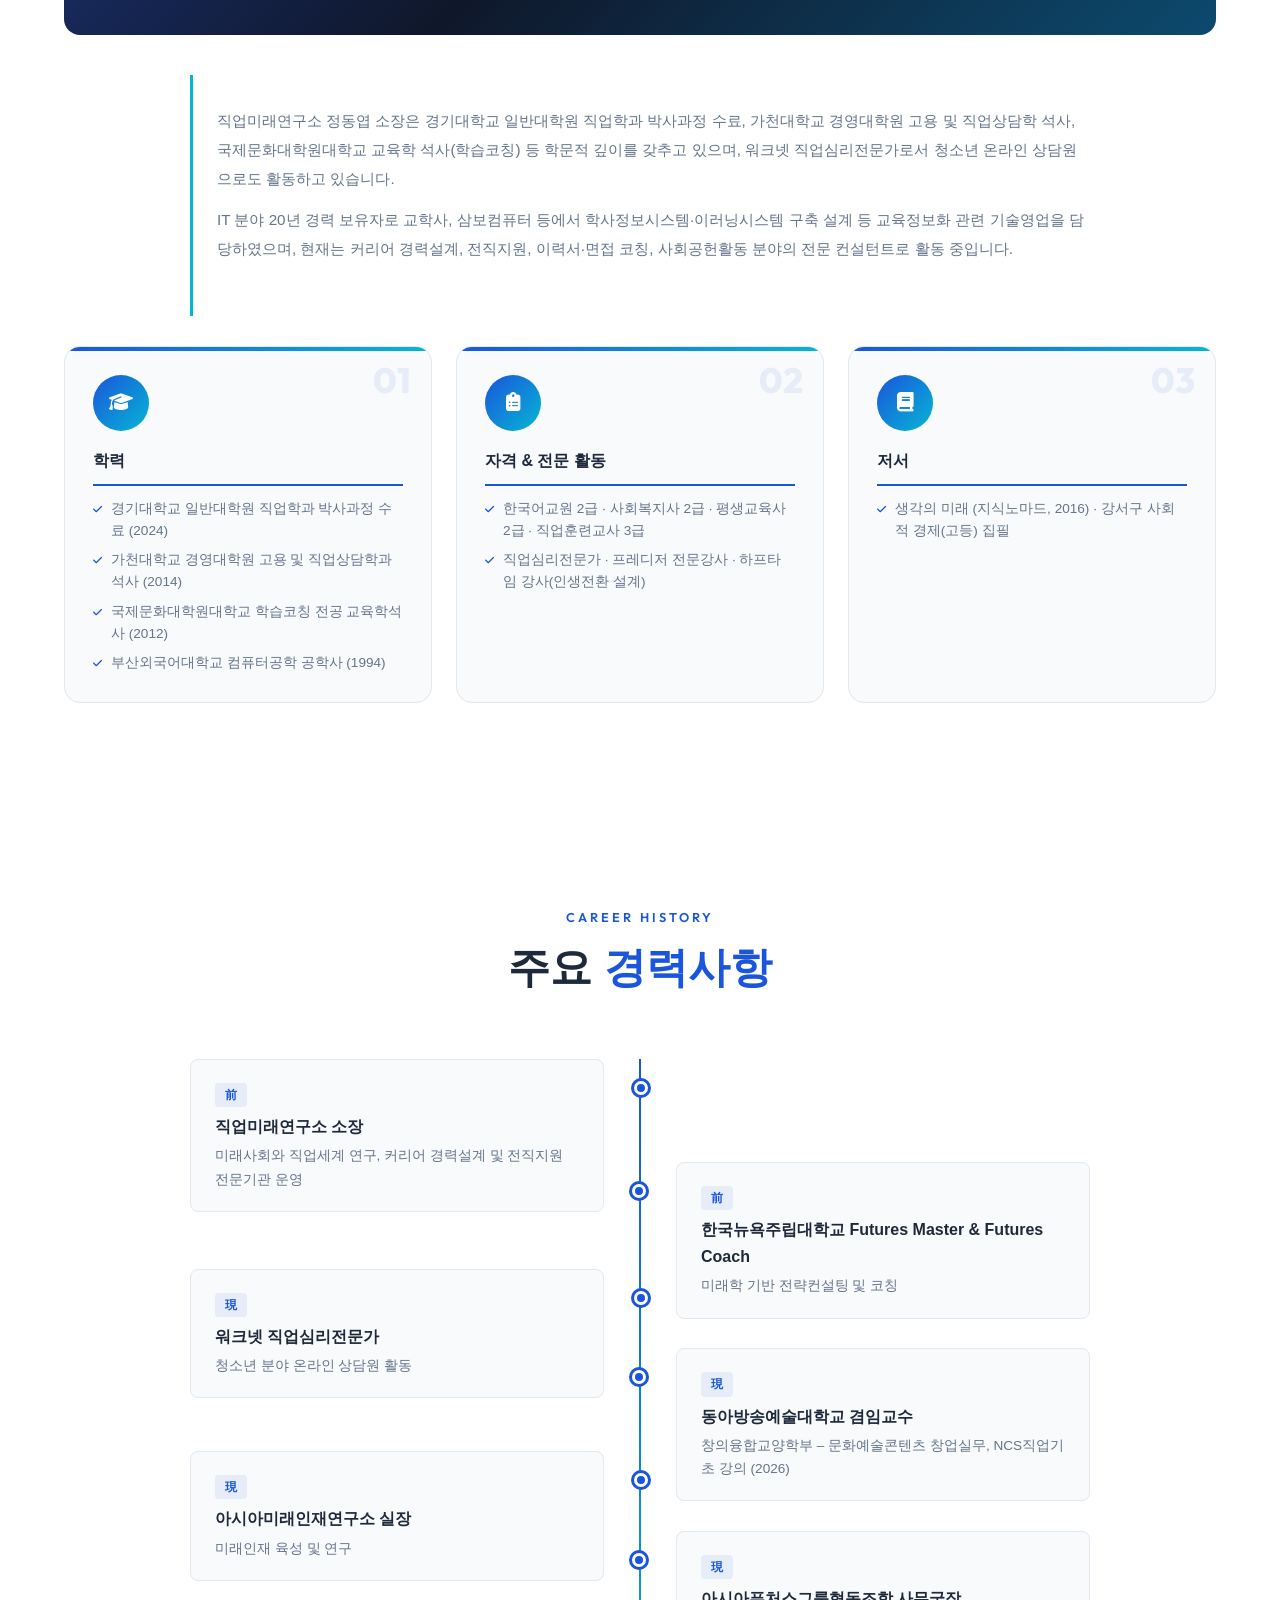
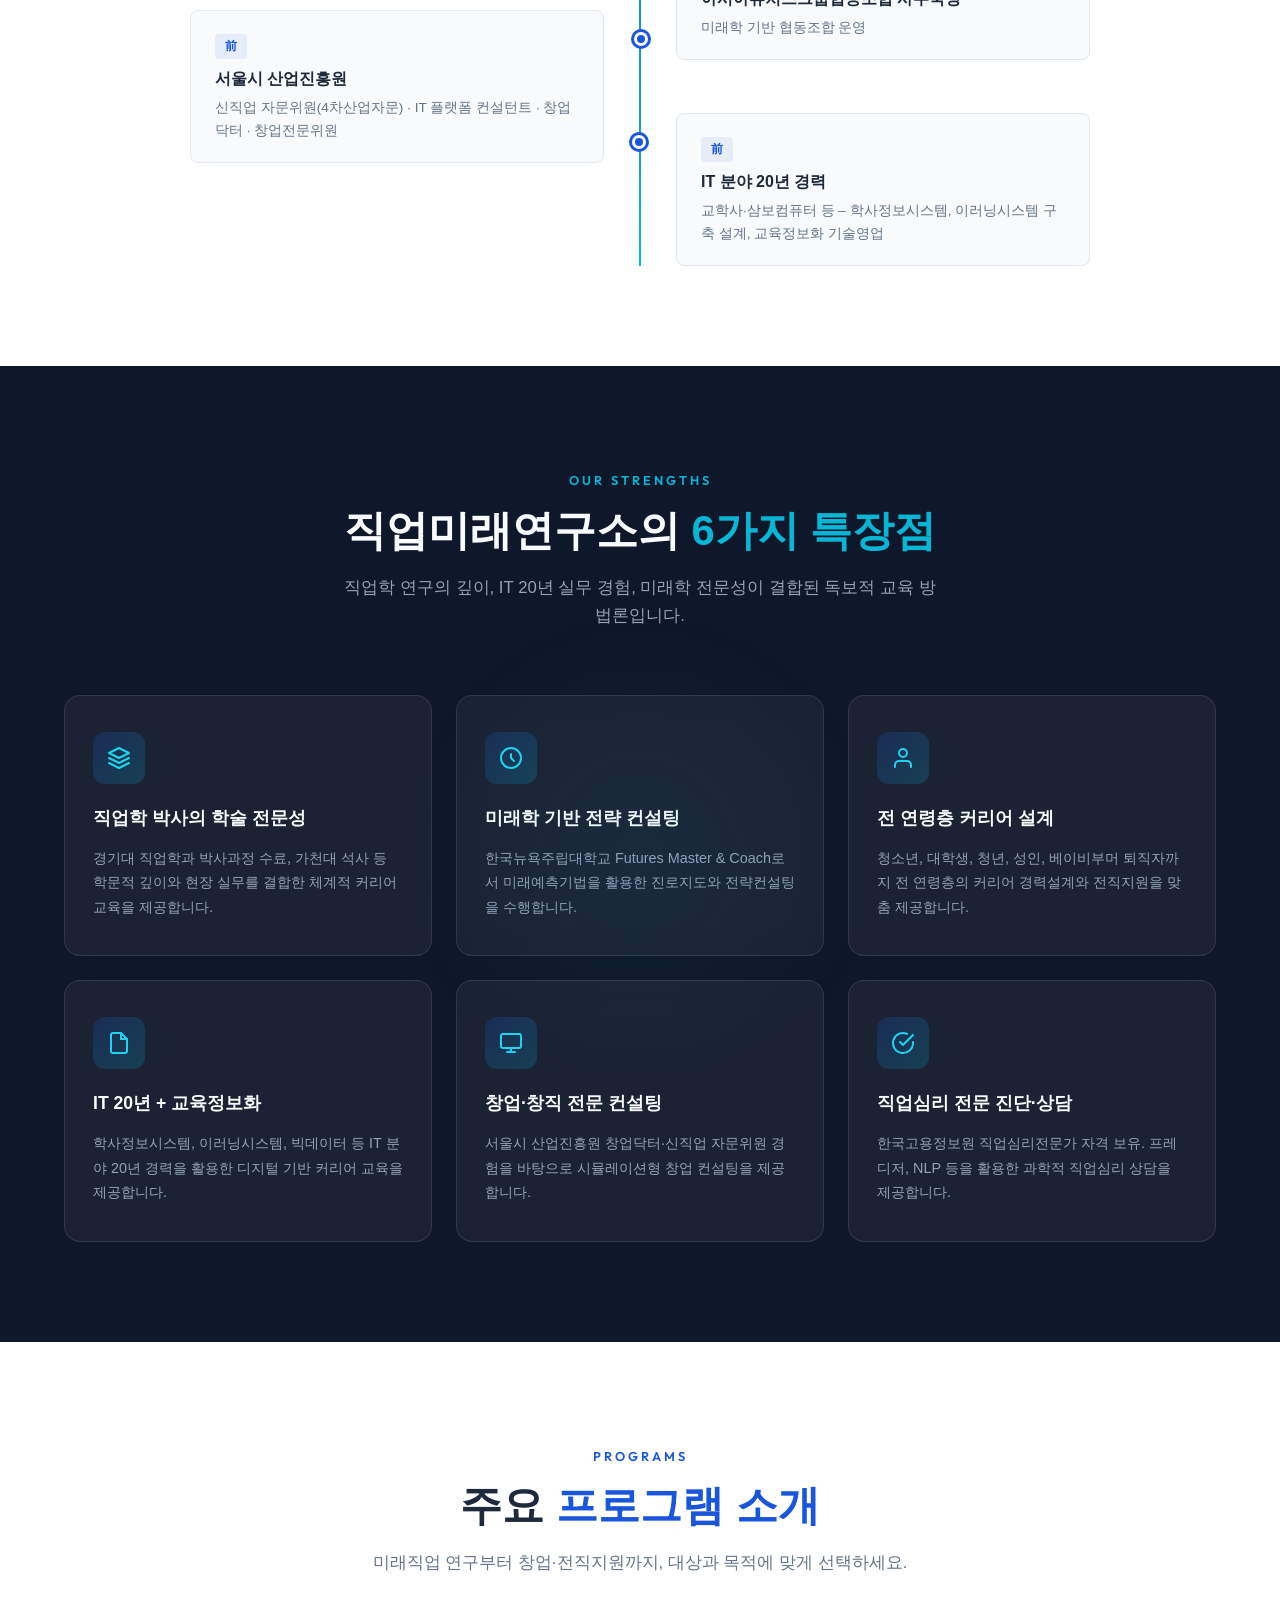
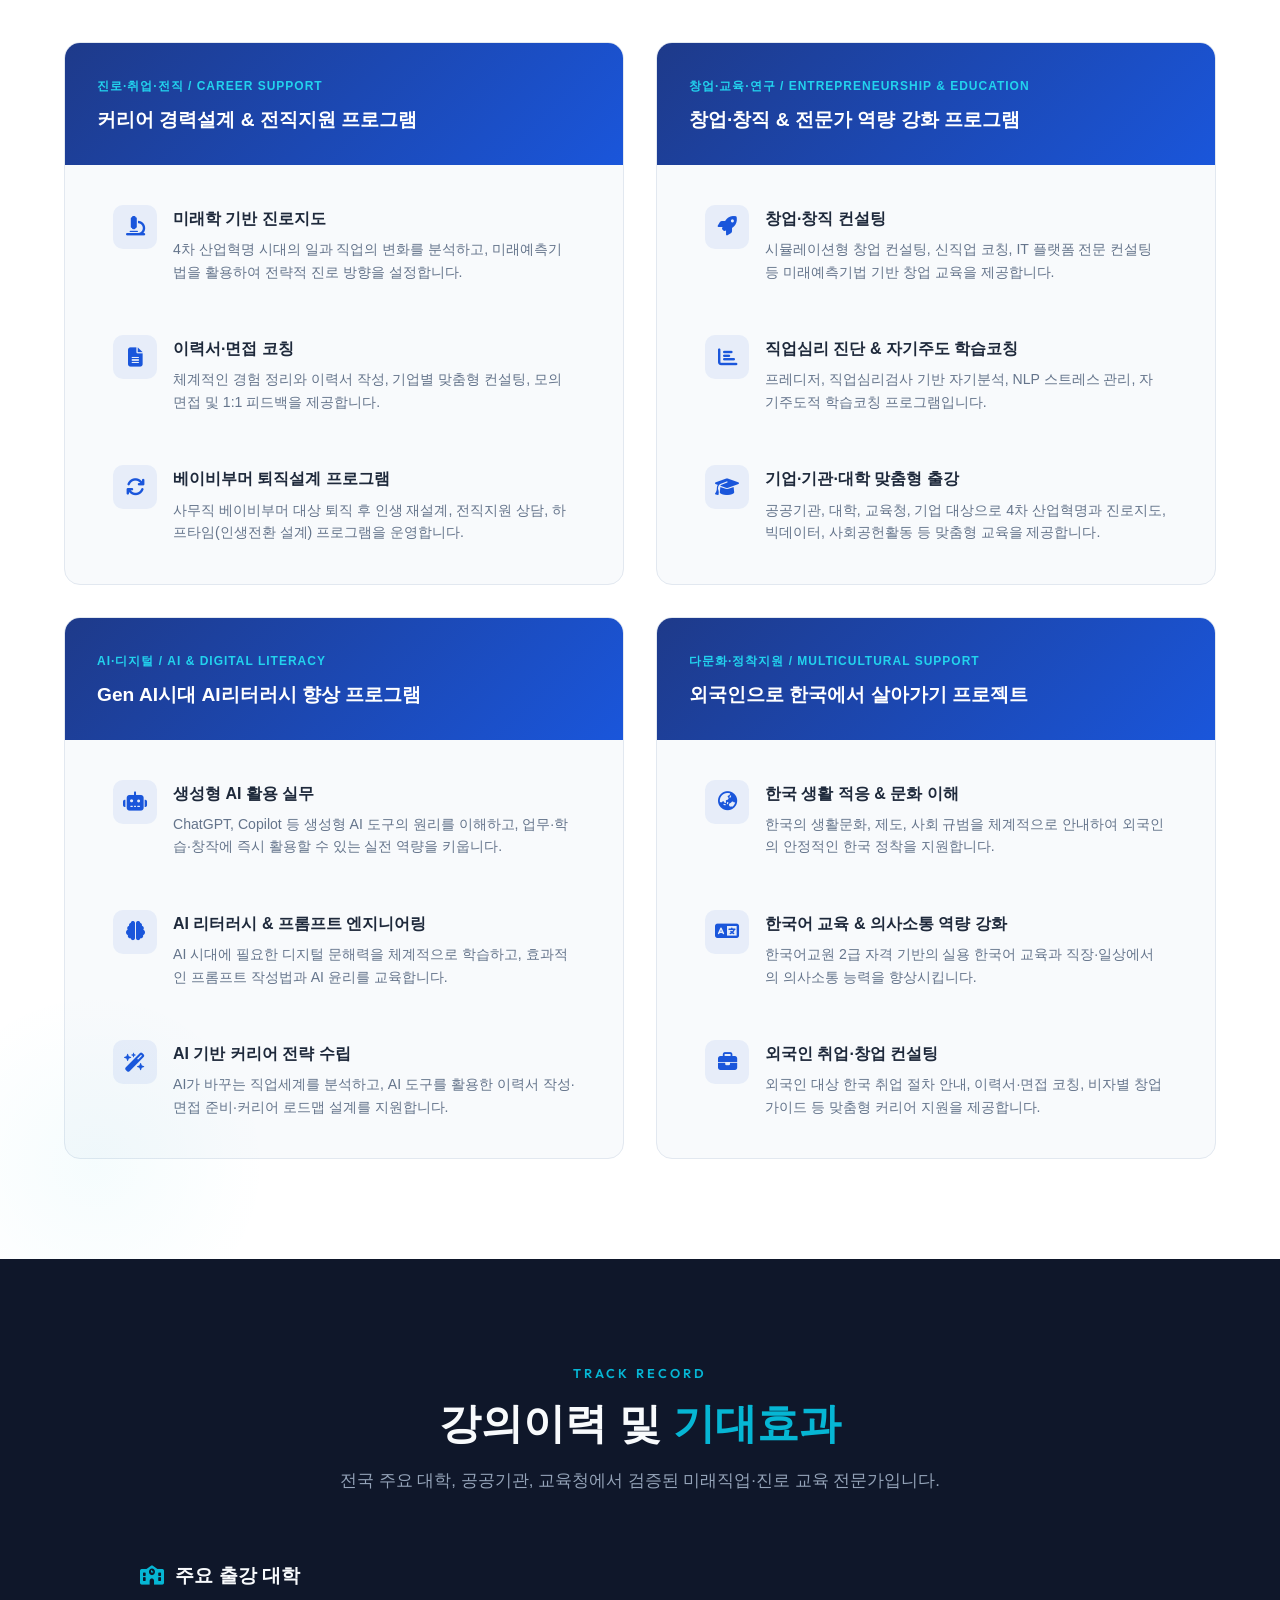
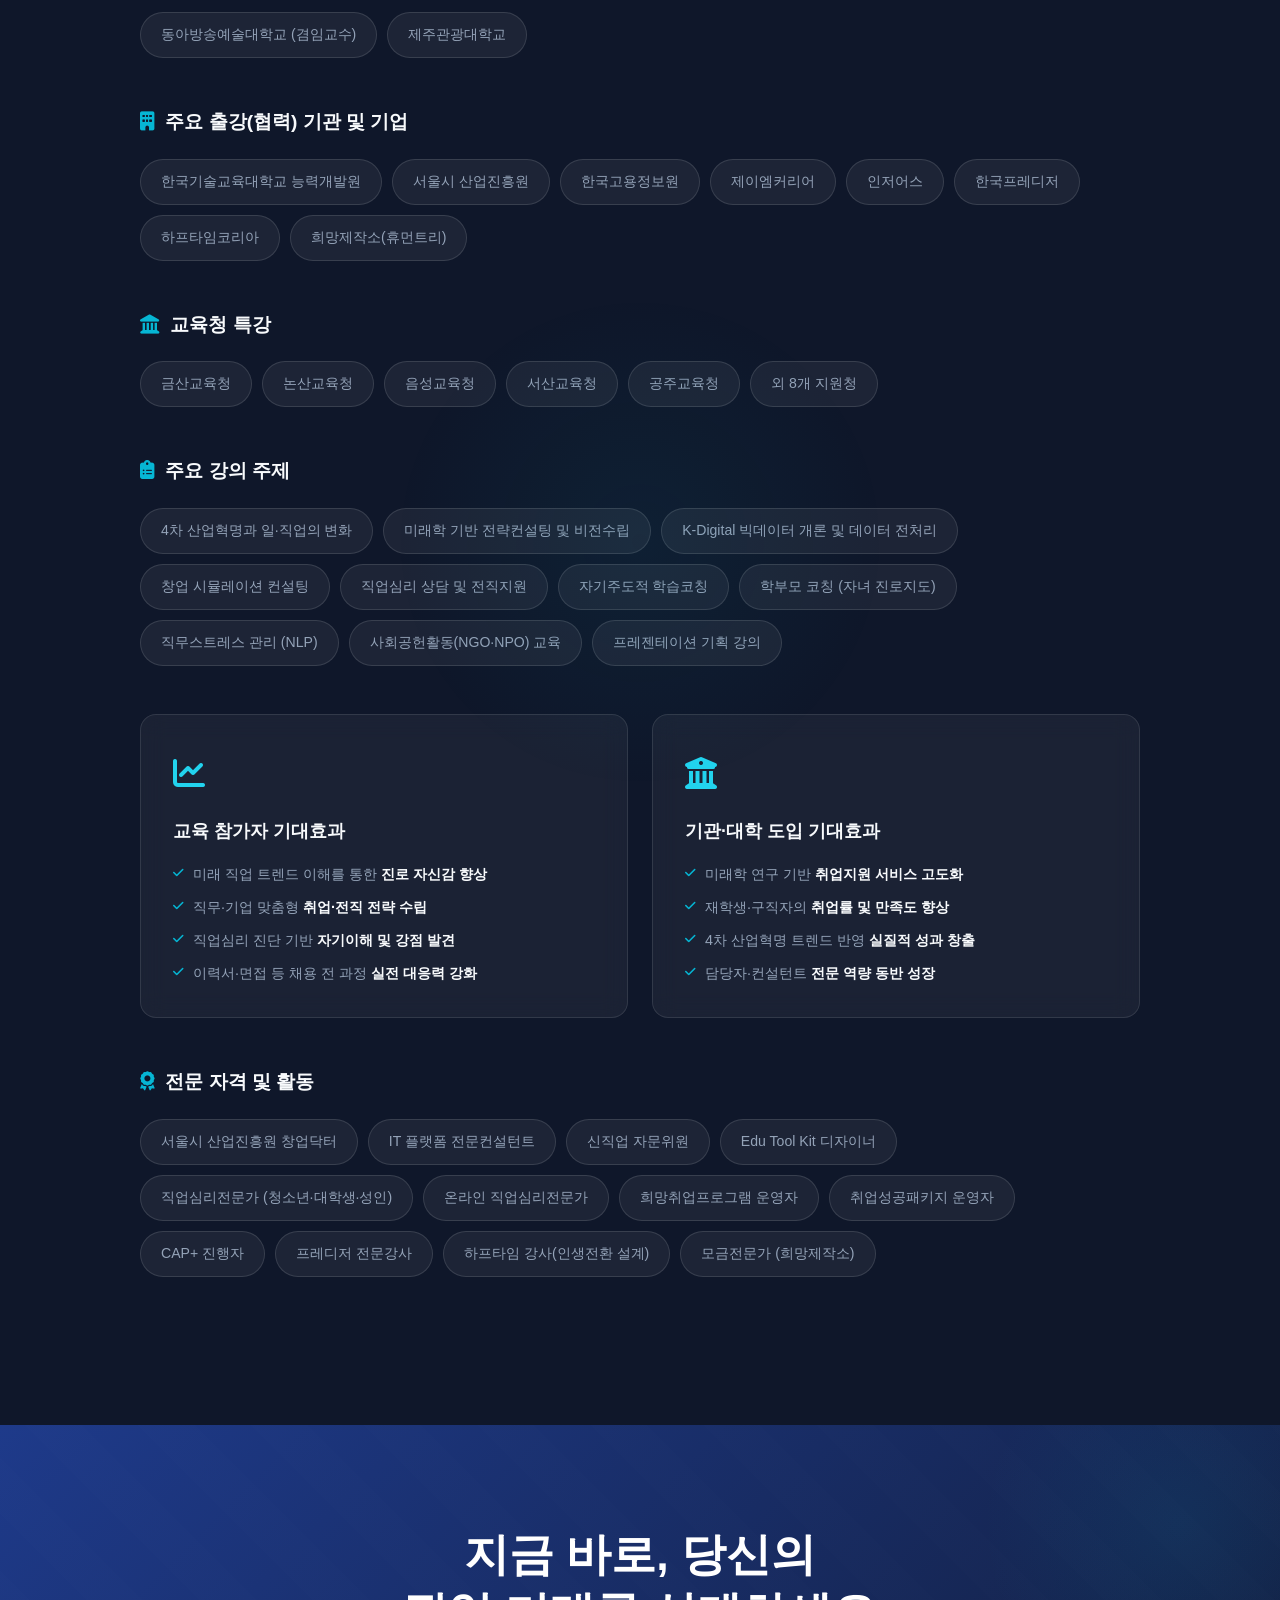
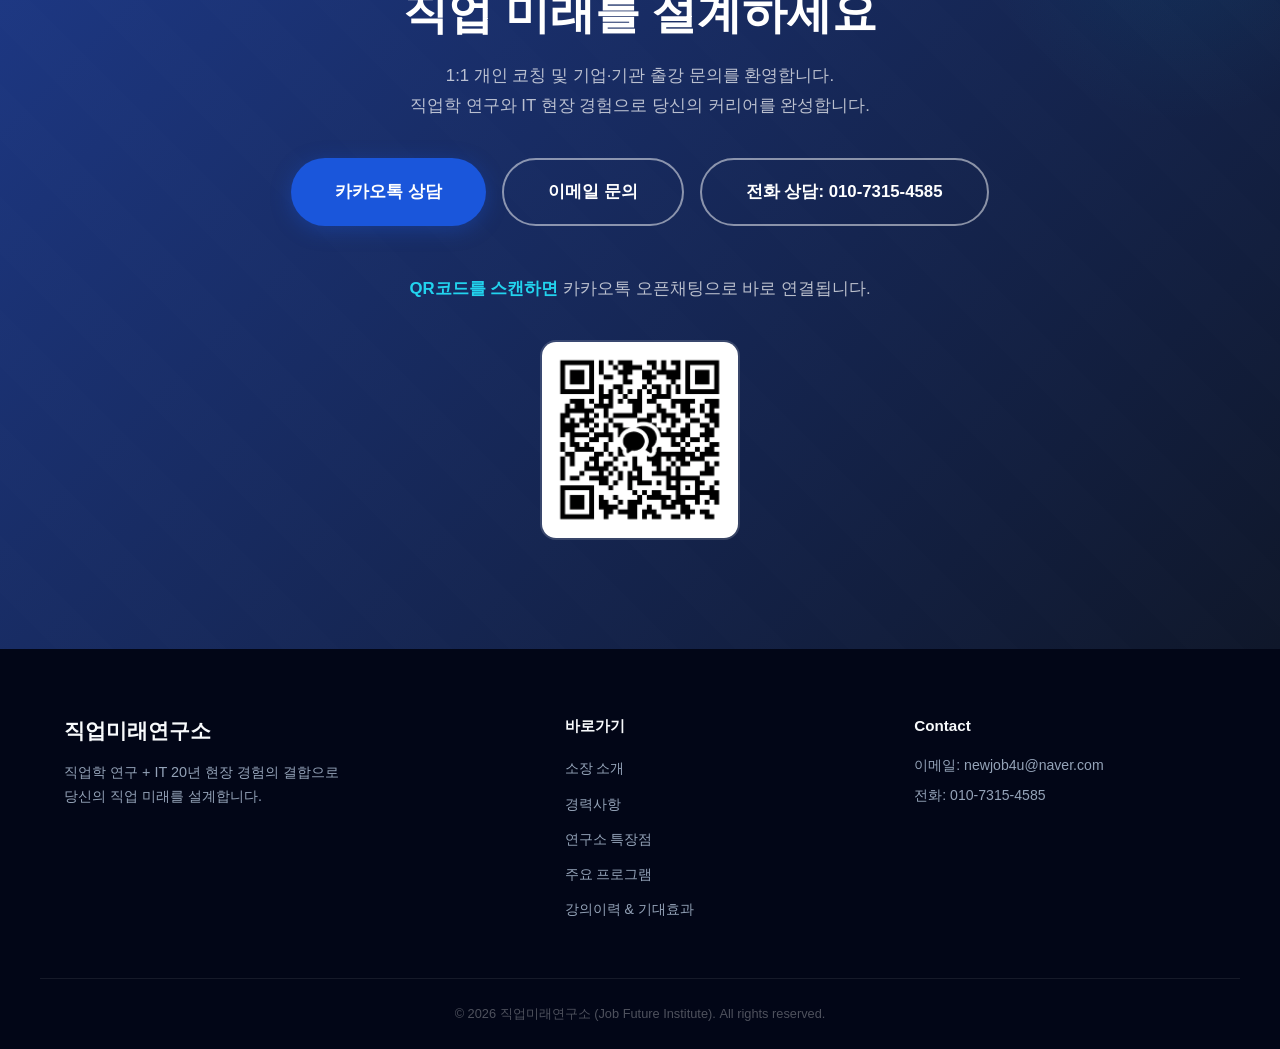
==== commit 336dd259: "fix/feat: 동아방송대 분반 메뉴 + 로그인 버튼 정리 + 스피너 버그 수정 + 메인 이름 이동 [동아방송대 공통] - 네비바에 Q1반 / Q2반 / Y2반 컬러 pill 메" ====
--- a/index.html
+++ b/index.html
@@ -58,13 +58,7 @@
                     동아방송대
                 </a>
                 <span class="nav-divider" aria-hidden="true"></span>
-                <div class="nav-auth-group">
-                    <button class="nav-auth-login" id="main-login-btn" onclick="openMainAuthModal()" style="display:none" aria-label="로그인">로그인</button>
-                    <div class="nav-auth-user" id="main-nav-user" style="display:none">
-                        <div class="nav-avatar" id="main-avatar">?</div>
-                        <span class="nav-username" id="main-username"></span>
-                    </div>
-                </div>
+                <button class="nav-auth-login" id="main-login-btn" onclick="openMainAuthModal()" style="display:none" aria-label="로그인">로그인</button>
                 <a href="#contact" class="btn btn-outline-small" data-i18n="nav.contact">상담 신청</a>
                 <div class="nav-toggles" style="margin-right:4px;">
                     <button class="lang-toggle" id="langToggle" aria-label="Switch to English">EN</button>
@@ -84,6 +78,10 @@
                             <button class="color-swatch" data-color="amber" title="앰버"><span style="background: linear-gradient(135deg, #92400e, #78350f);"></span></button>
                         </div>
                     </div>
+                </div>
+                <div class="nav-auth-user" id="main-nav-user" style="display:none">
+                    <div class="nav-avatar" id="main-avatar">?</div>
+                    <span class="nav-username" id="main-username"></span>
                 </div>
                 <button class="nav-main-logout" id="main-logout-btn" onclick="mainSignOut()" style="display:none" aria-label="로그아웃">로그아웃</button>
             </div>
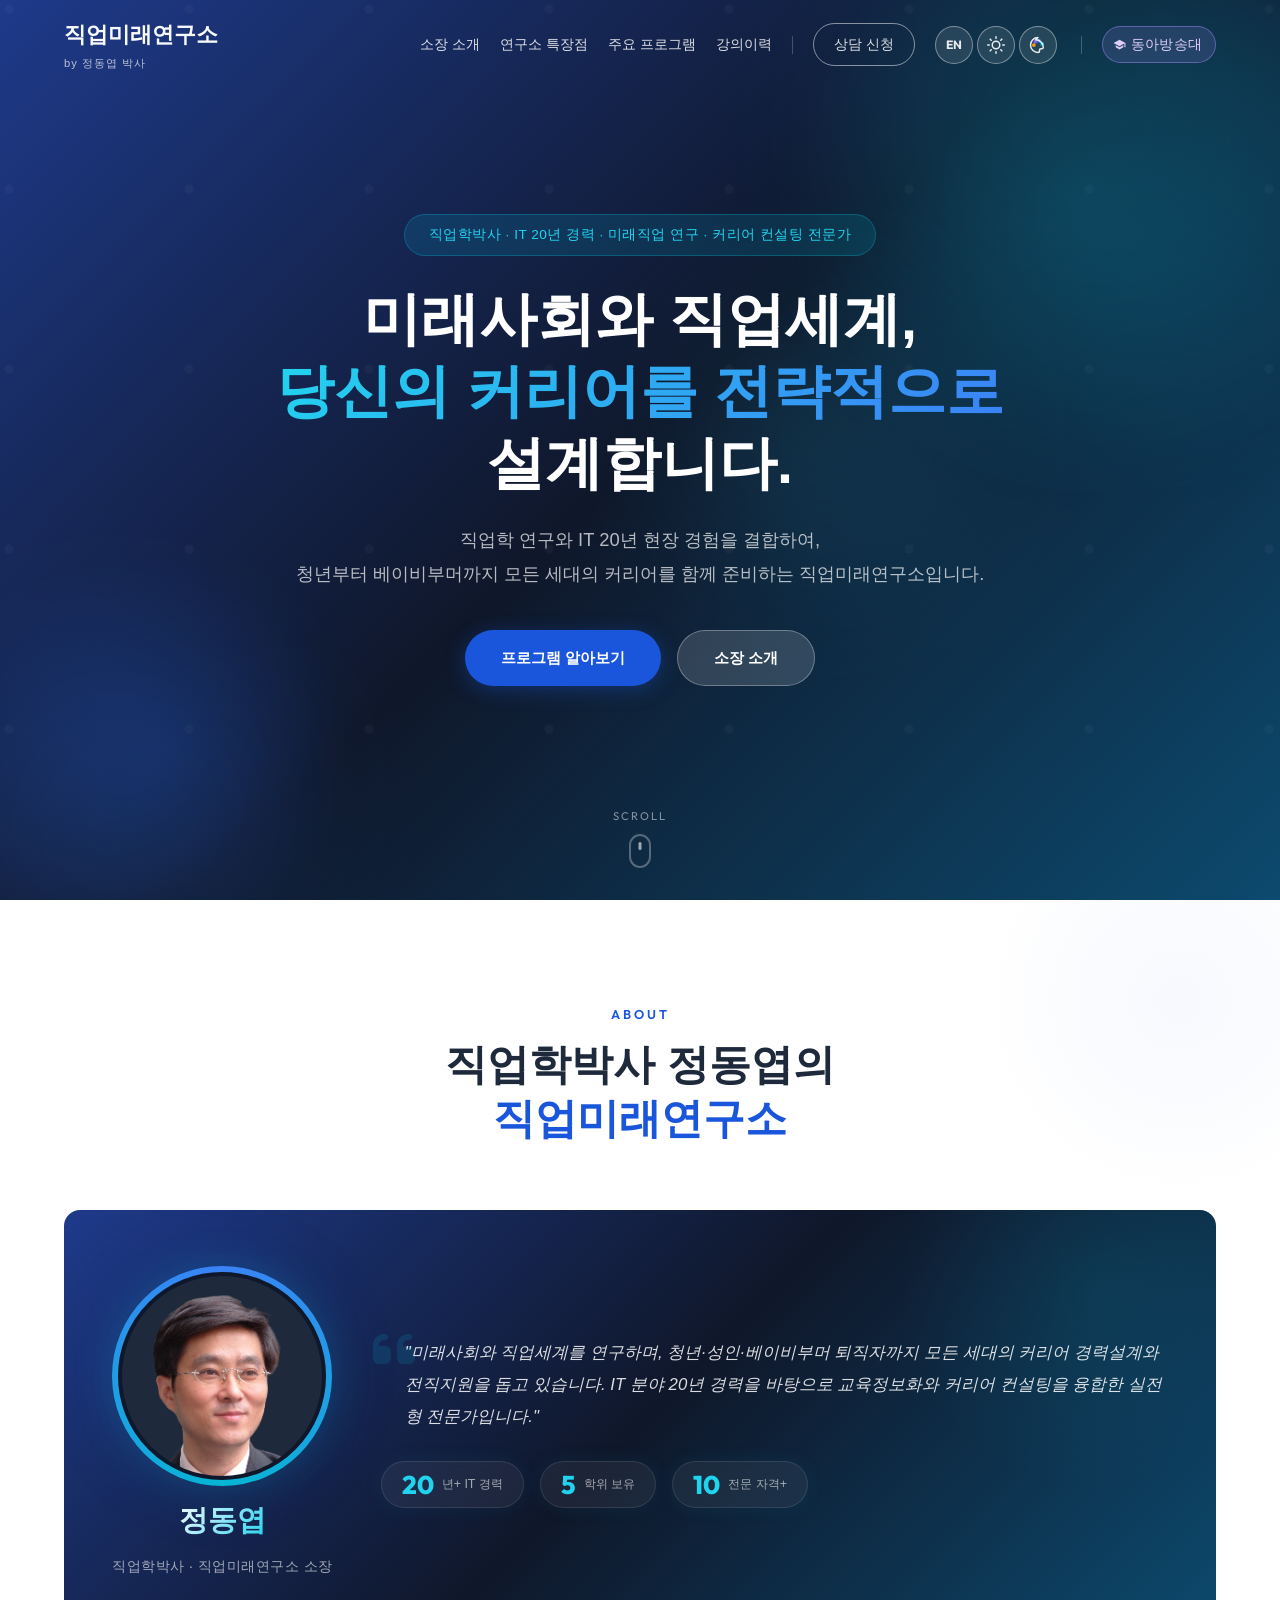
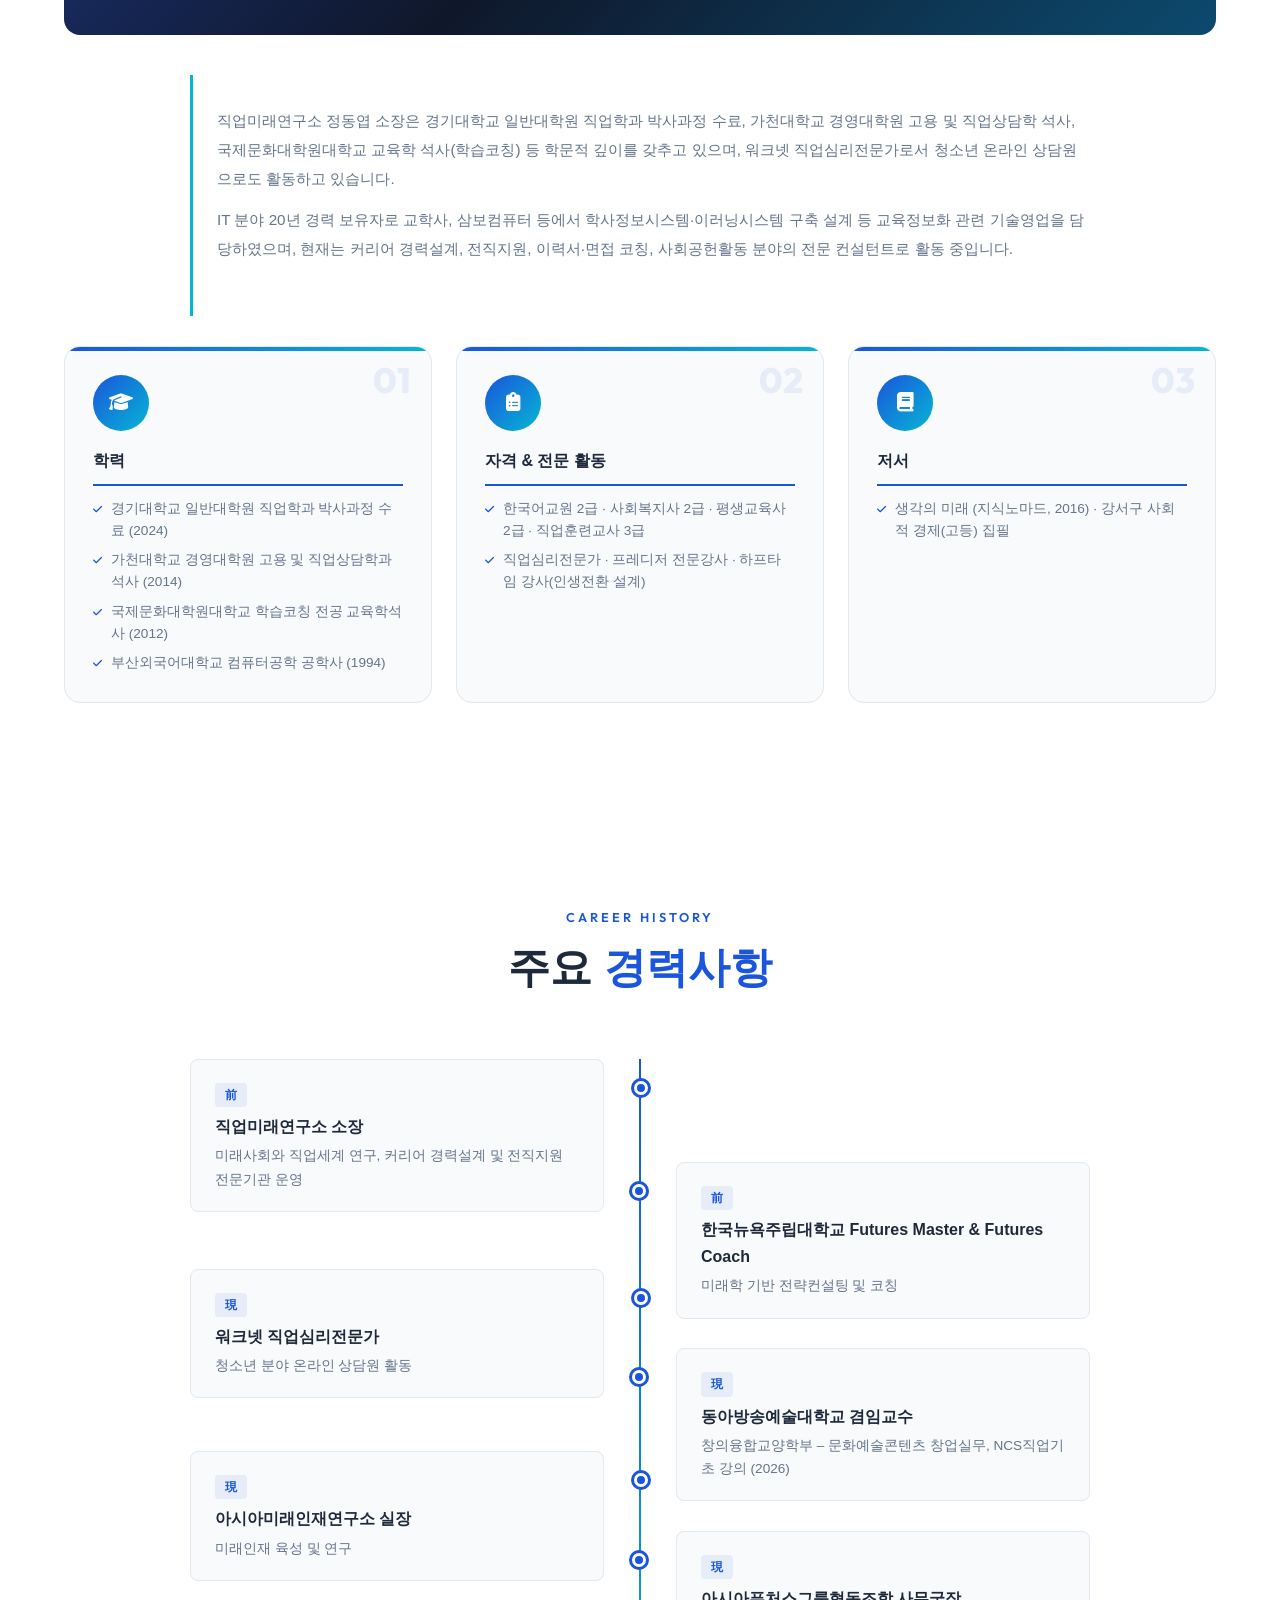
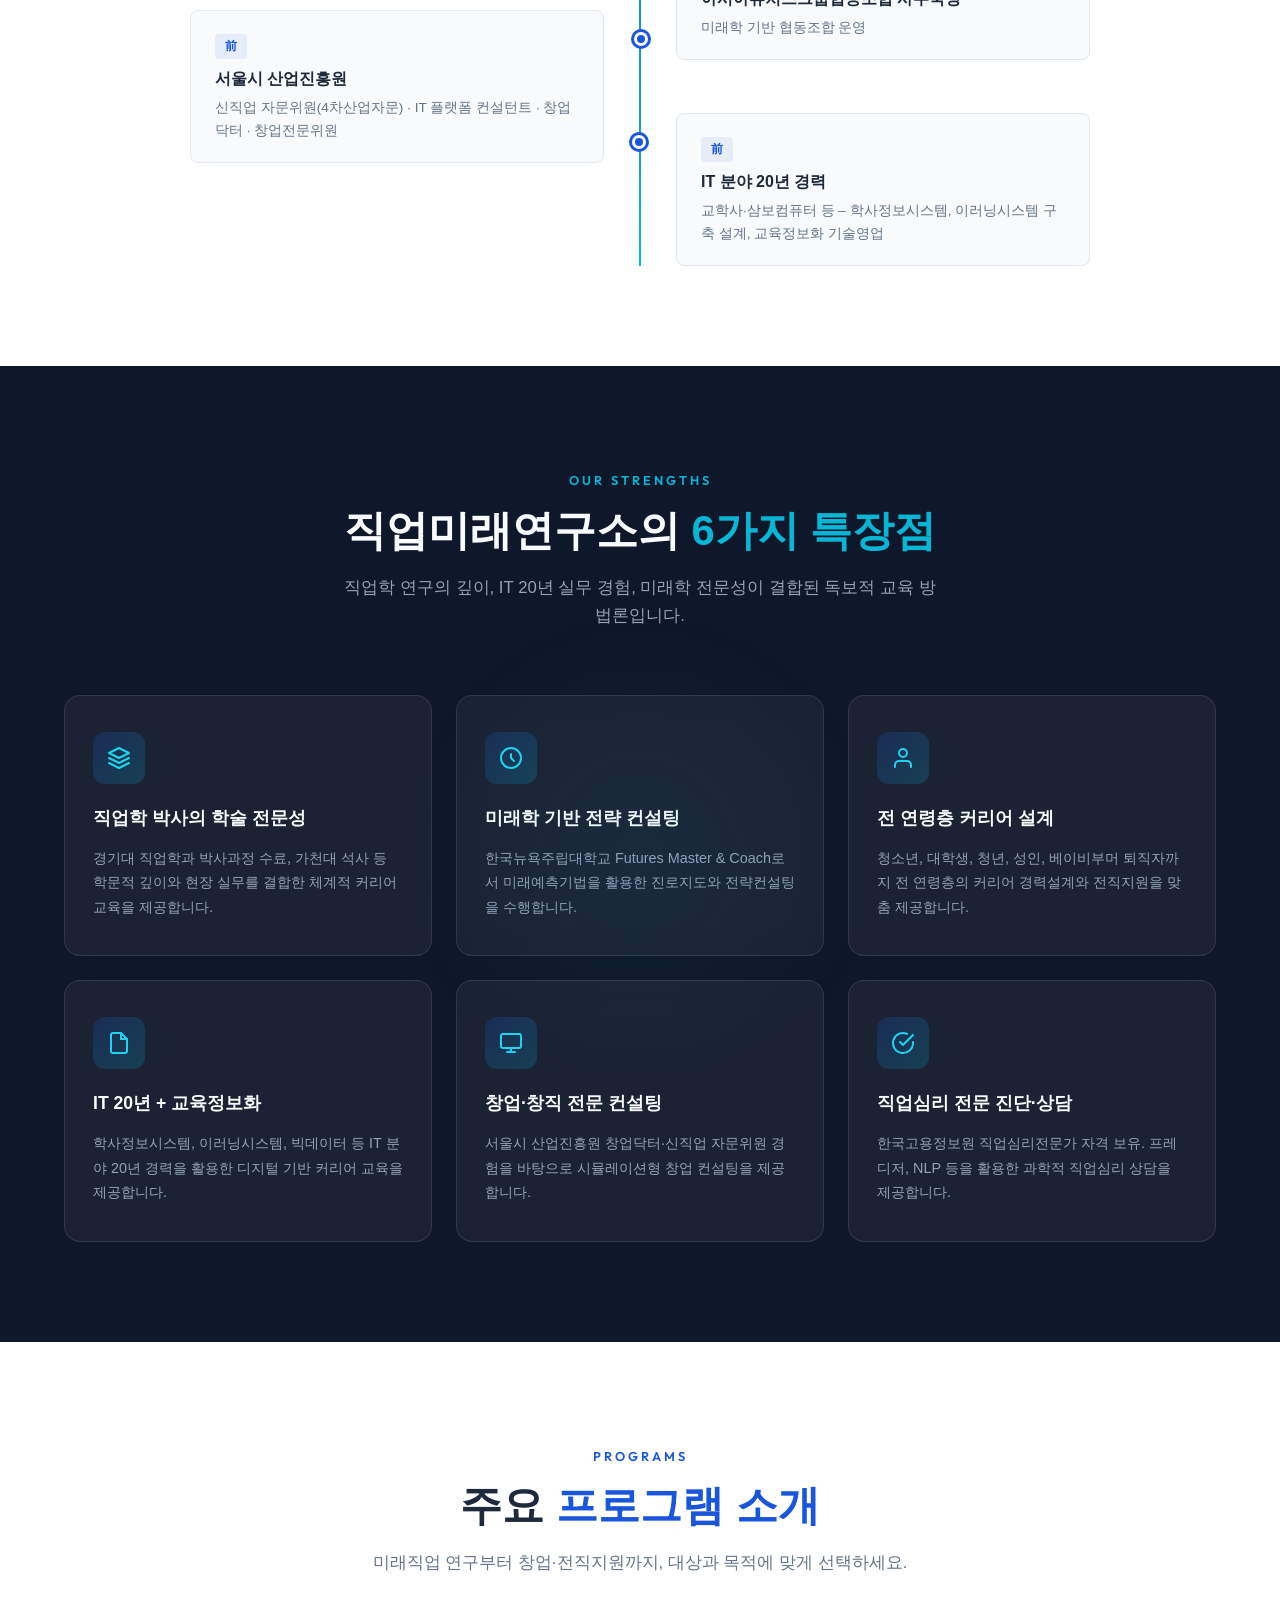
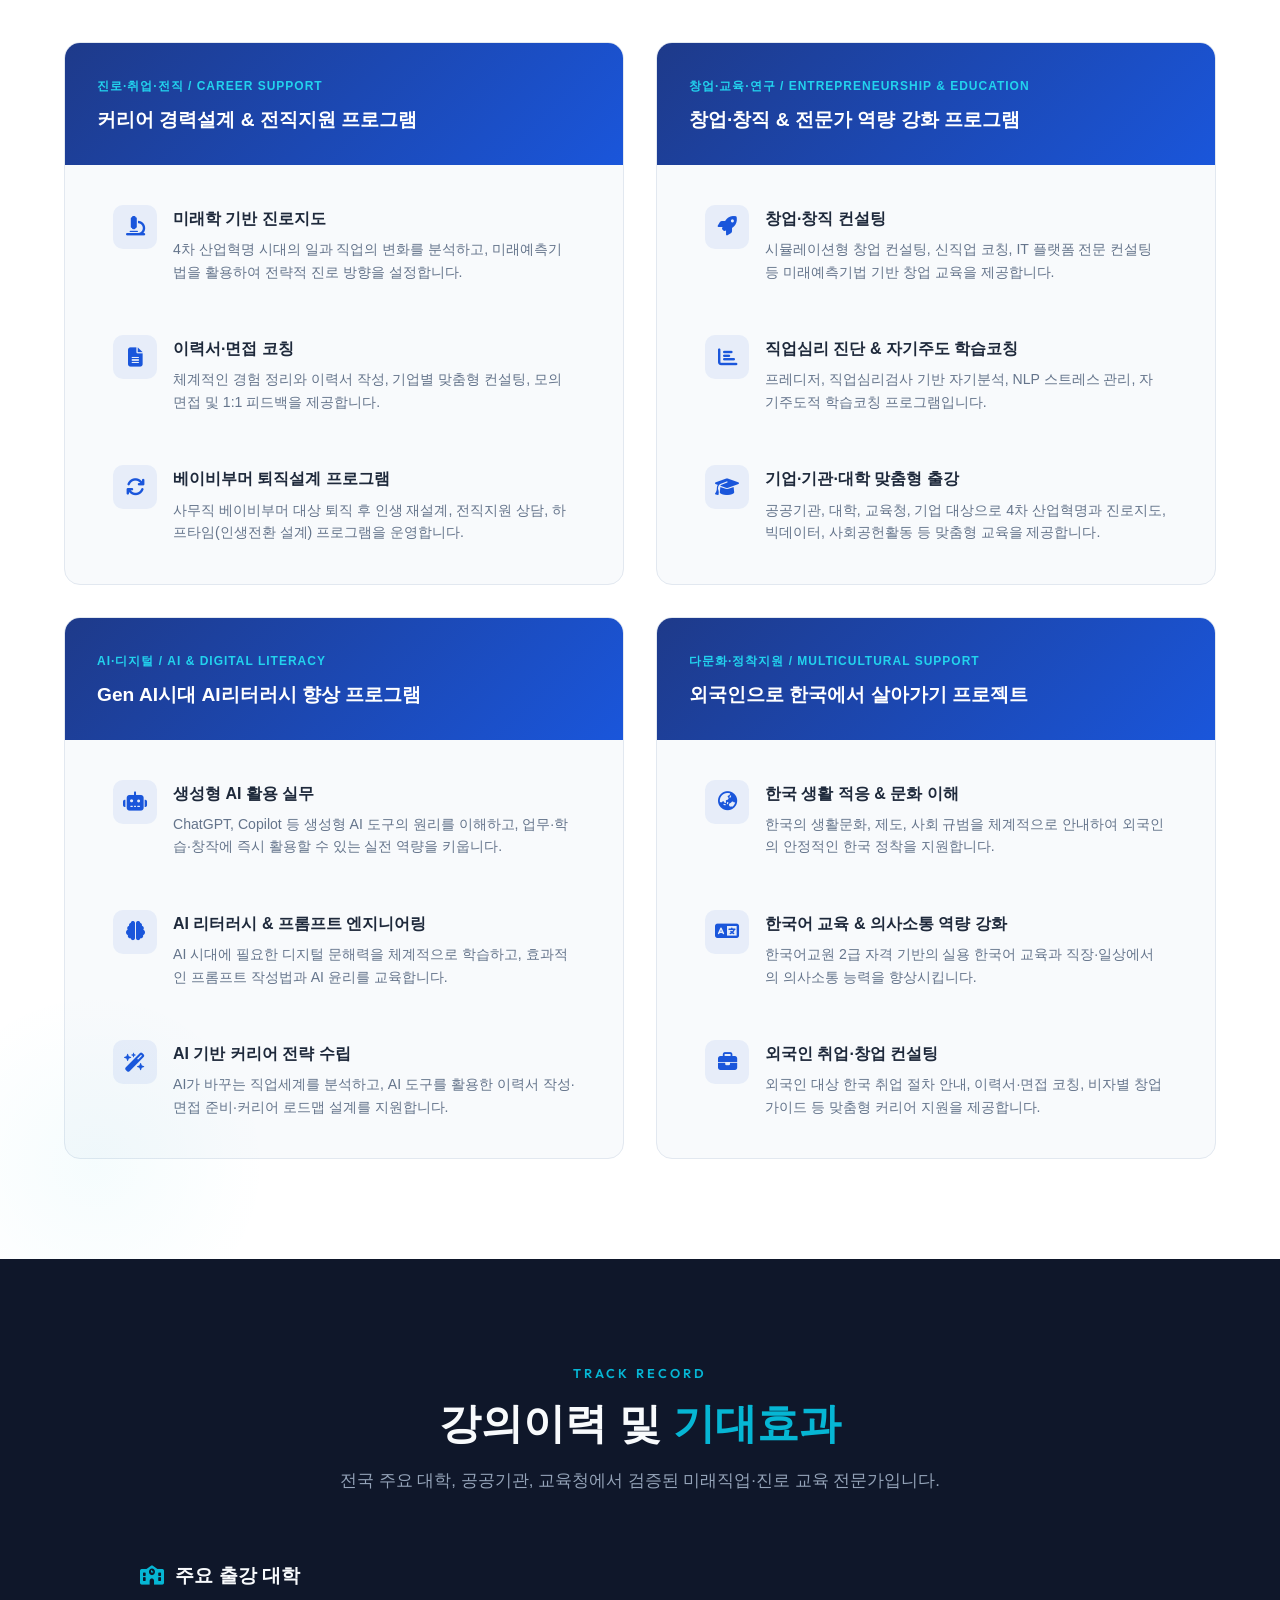
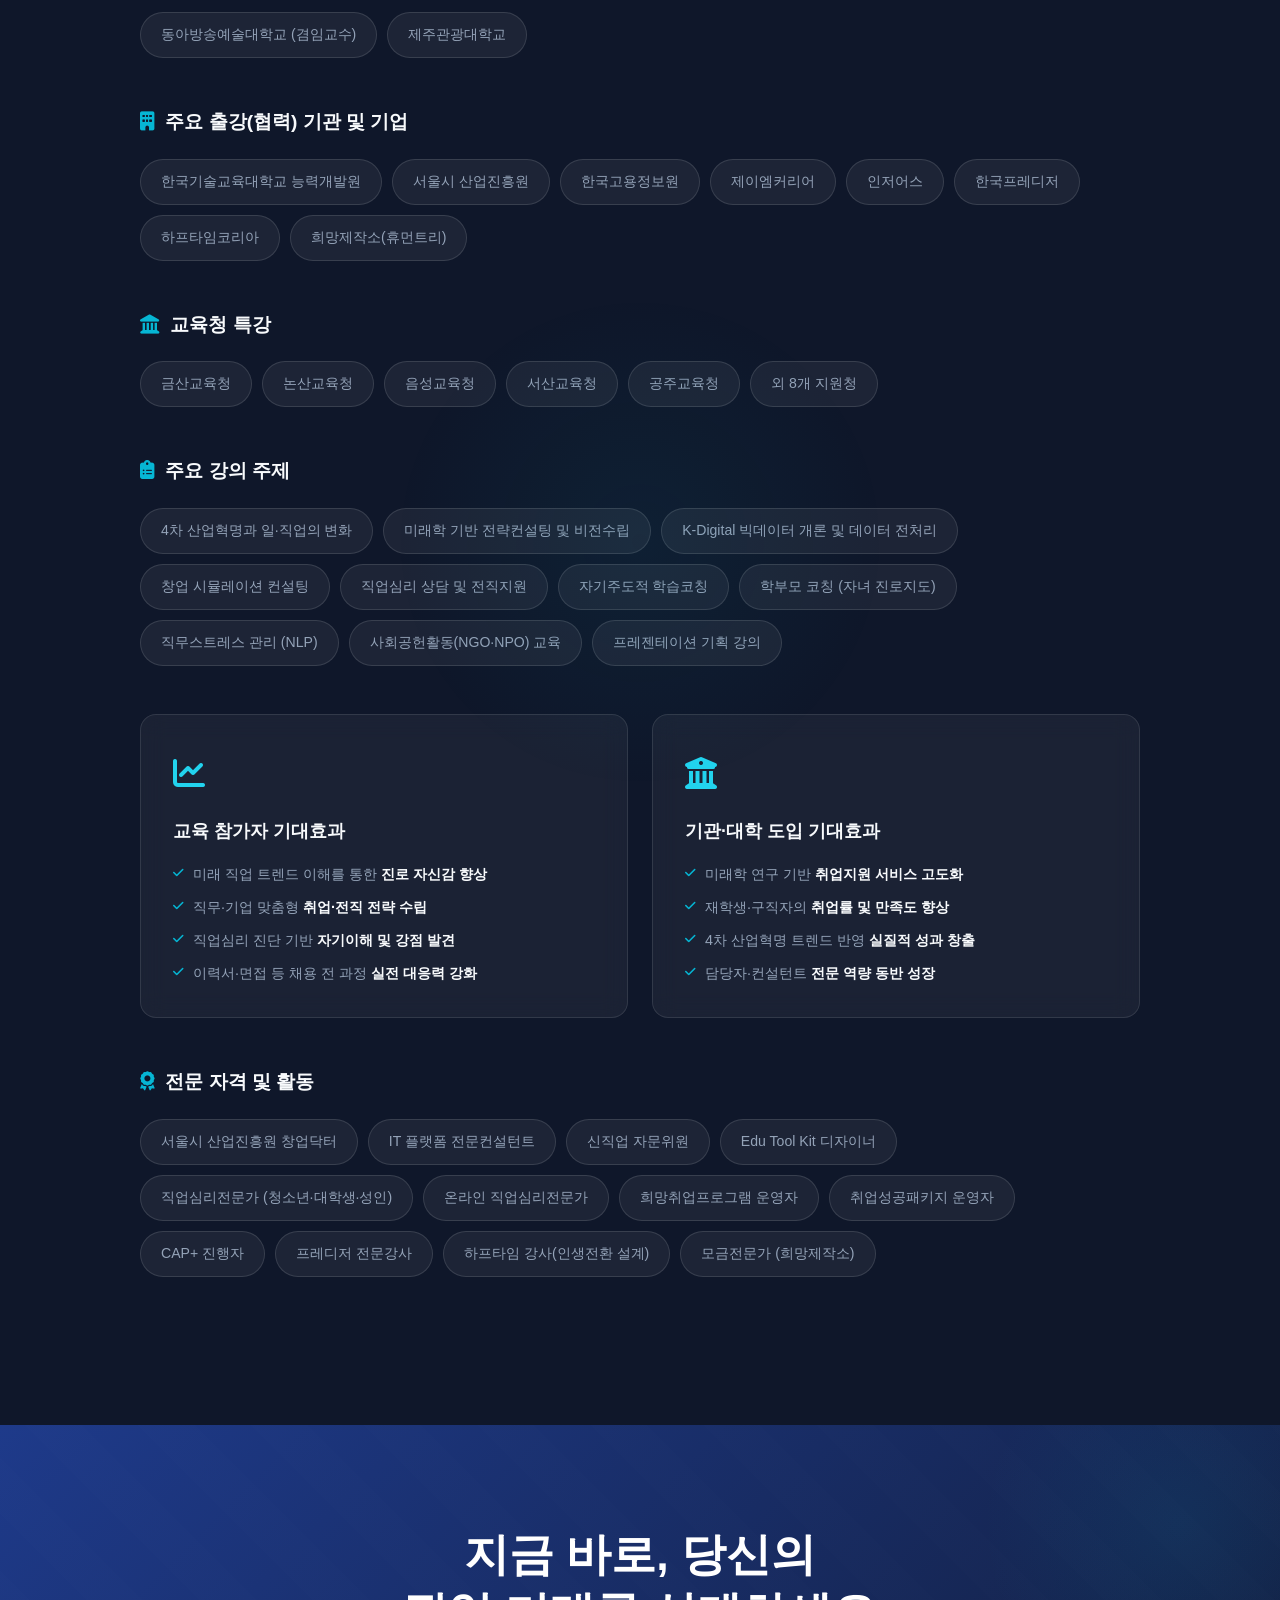
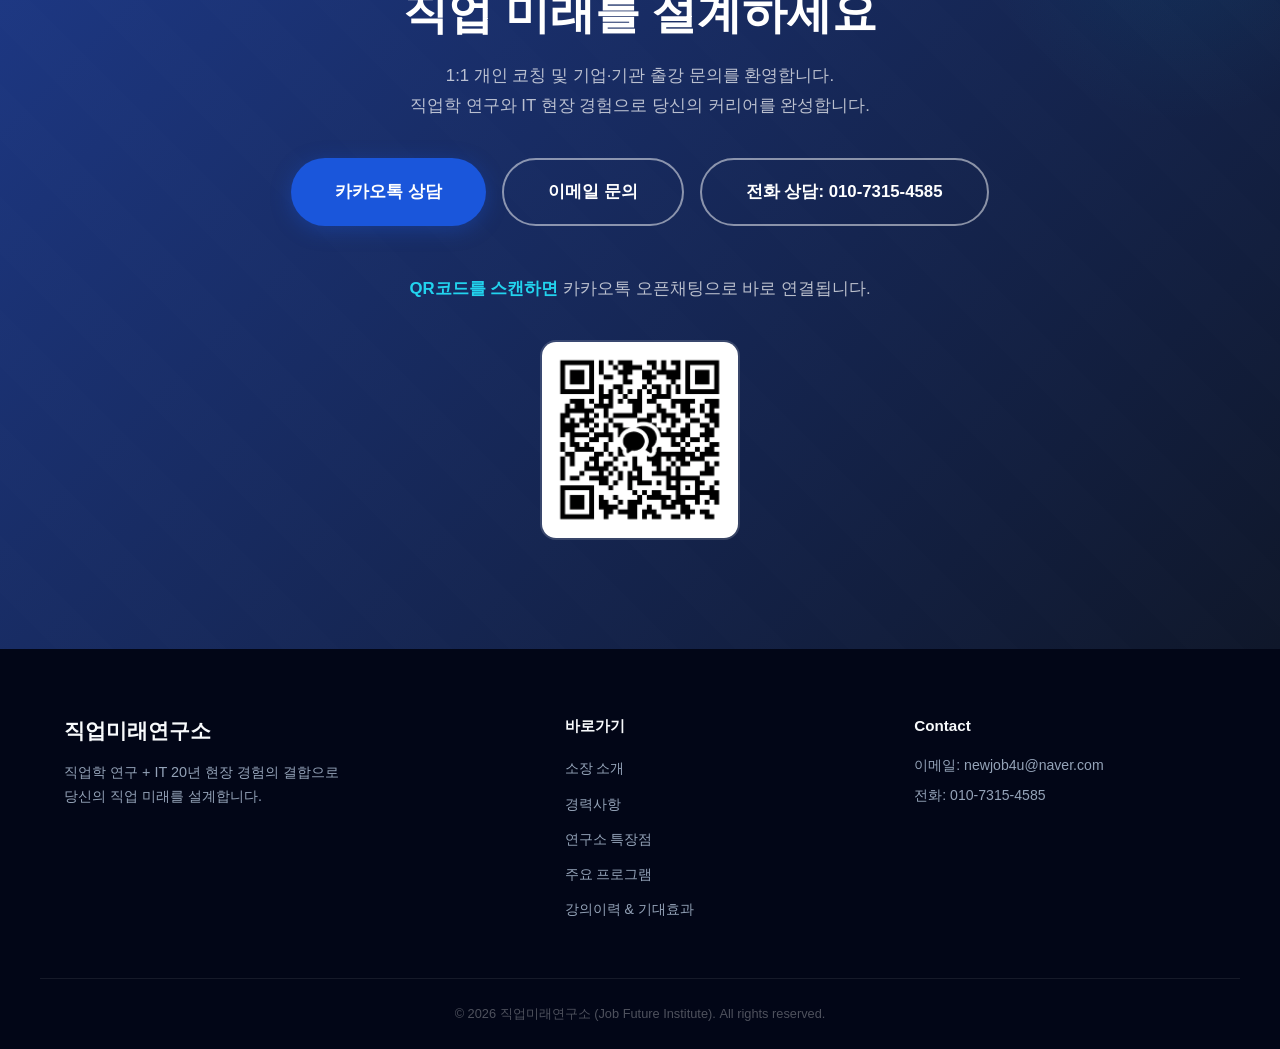
==== commit 7e24ef86: "feat: 동료평가 전면 개선 — 단일 페이지 eval 시스템 + 메인 nav 순서 변경 - donga/index.html 완전 재설계: 로그인/평가/합계를 단일 페이지로 통합  " ====
--- a/index.html
+++ b/index.html
@@ -52,11 +52,6 @@
                 <a href="#expertise" data-i18n="nav.expertise">연구소 특장점</a>
                 <a href="#programs" data-i18n="nav.programs">주요 프로그램</a>
                 <a href="#history" data-i18n="nav.history">강의이력</a>
-                <span class="nav-divider" aria-hidden="true"></span>
-                <a href="donga/index.html" class="nav-donga-pill" data-i18n="nav.donga">
-                    <svg width="13" height="13" viewBox="0 0 24 24" fill="currentColor" aria-hidden="true"><path d="M12 3L1 9l11 6 9-4.91V17h2V9L12 3zM5 13.18v4L12 21l7-3.82v-4L12 17l-7-3.82z"/></svg>
-                    동아방송대
-                </a>
                 <span class="nav-divider" aria-hidden="true"></span>
                 <button class="nav-auth-login" id="main-login-btn" onclick="openMainAuthModal()" style="display:none" aria-label="로그인">로그인</button>
                 <a href="#contact" class="btn btn-outline-small" data-i18n="nav.contact">상담 신청</a>
@@ -84,6 +79,11 @@
                     <span class="nav-username" id="main-username"></span>
                 </div>
                 <button class="nav-main-logout" id="main-logout-btn" onclick="mainSignOut()" style="display:none" aria-label="로그아웃">로그아웃</button>
+                <span class="nav-divider" aria-hidden="true"></span>
+                <a href="donga/index.html" class="nav-donga-pill" data-i18n="nav.donga">
+                    <svg width="13" height="13" viewBox="0 0 24 24" fill="currentColor" aria-hidden="true"><path d="M12 3L1 9l11 6 9-4.91V17h2V9L12 3zM5 13.18v4L12 21l7-3.82v-4L12 17l-7-3.82z"/></svg>
+                    동아방송대
+                </a>
             </div>
             <button class="mobile-menu-btn" aria-label="메뉴 열기">
                 <span class="bar"></span>
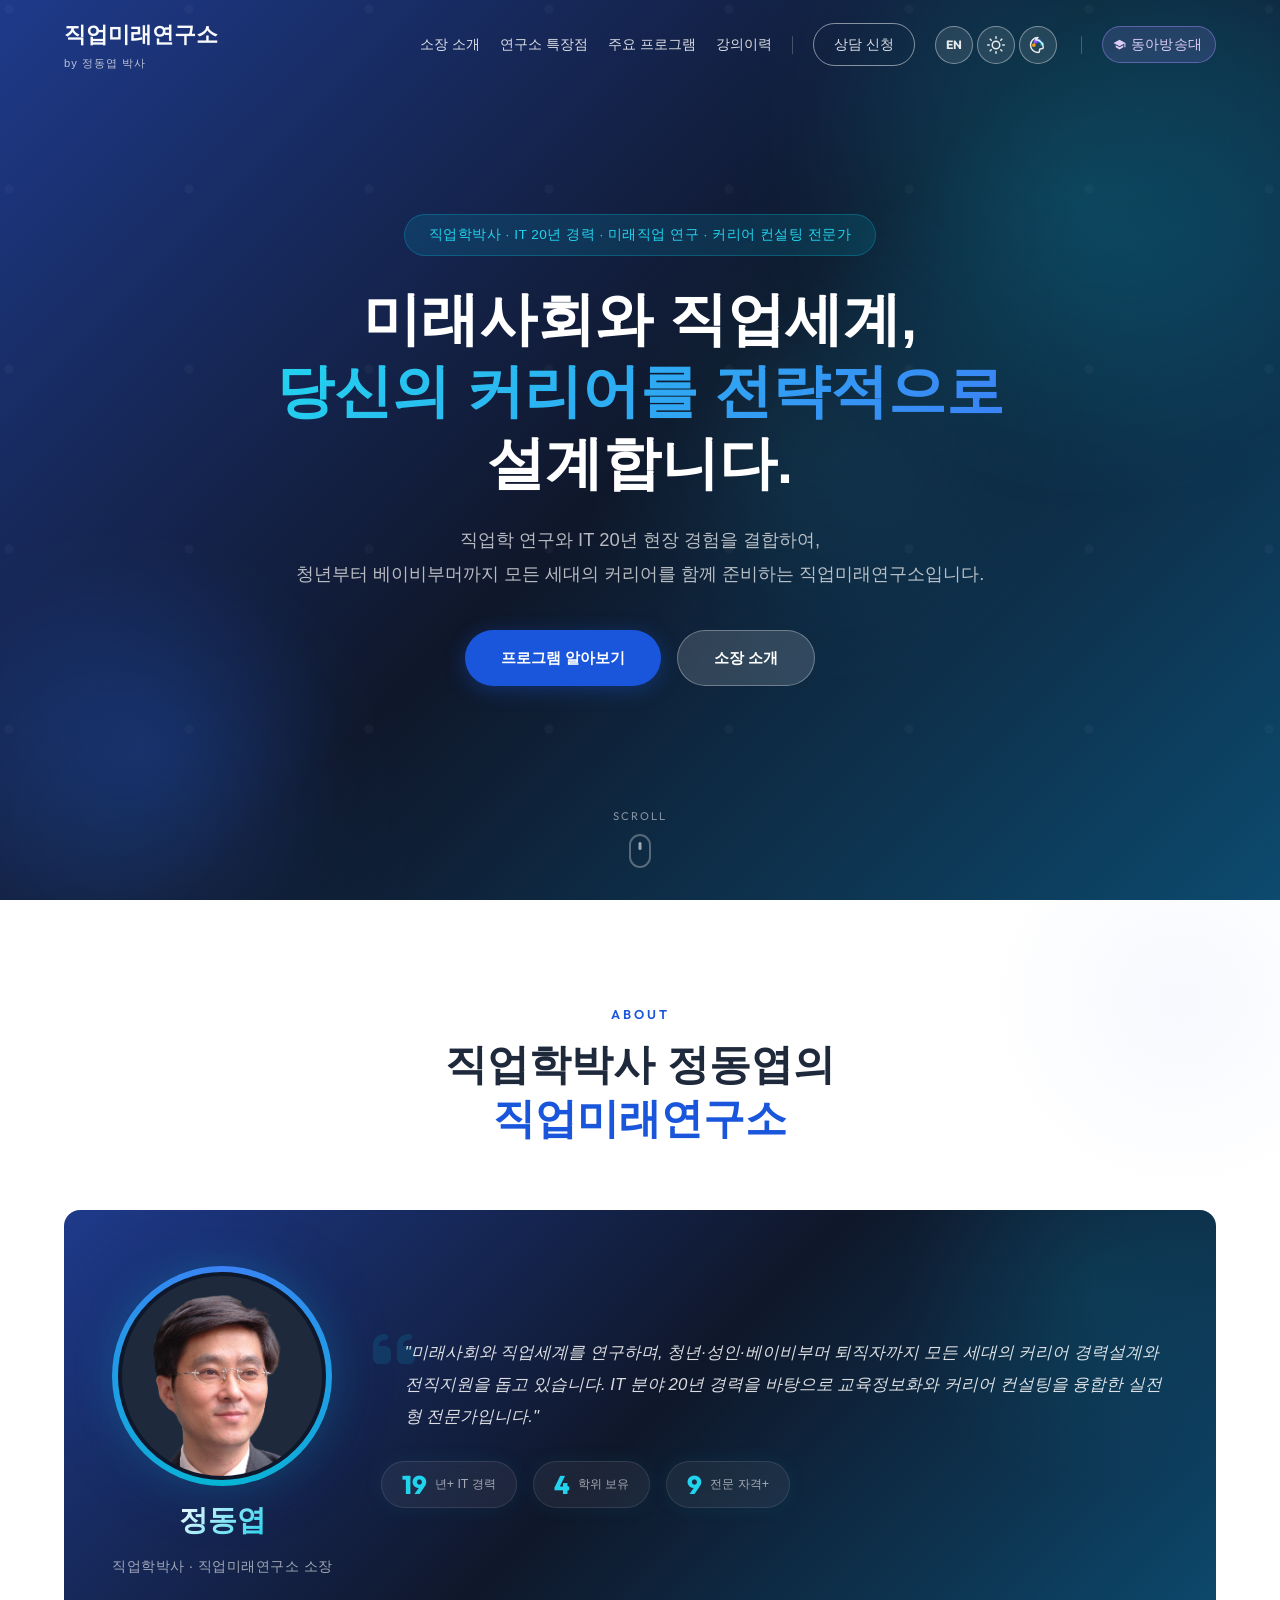
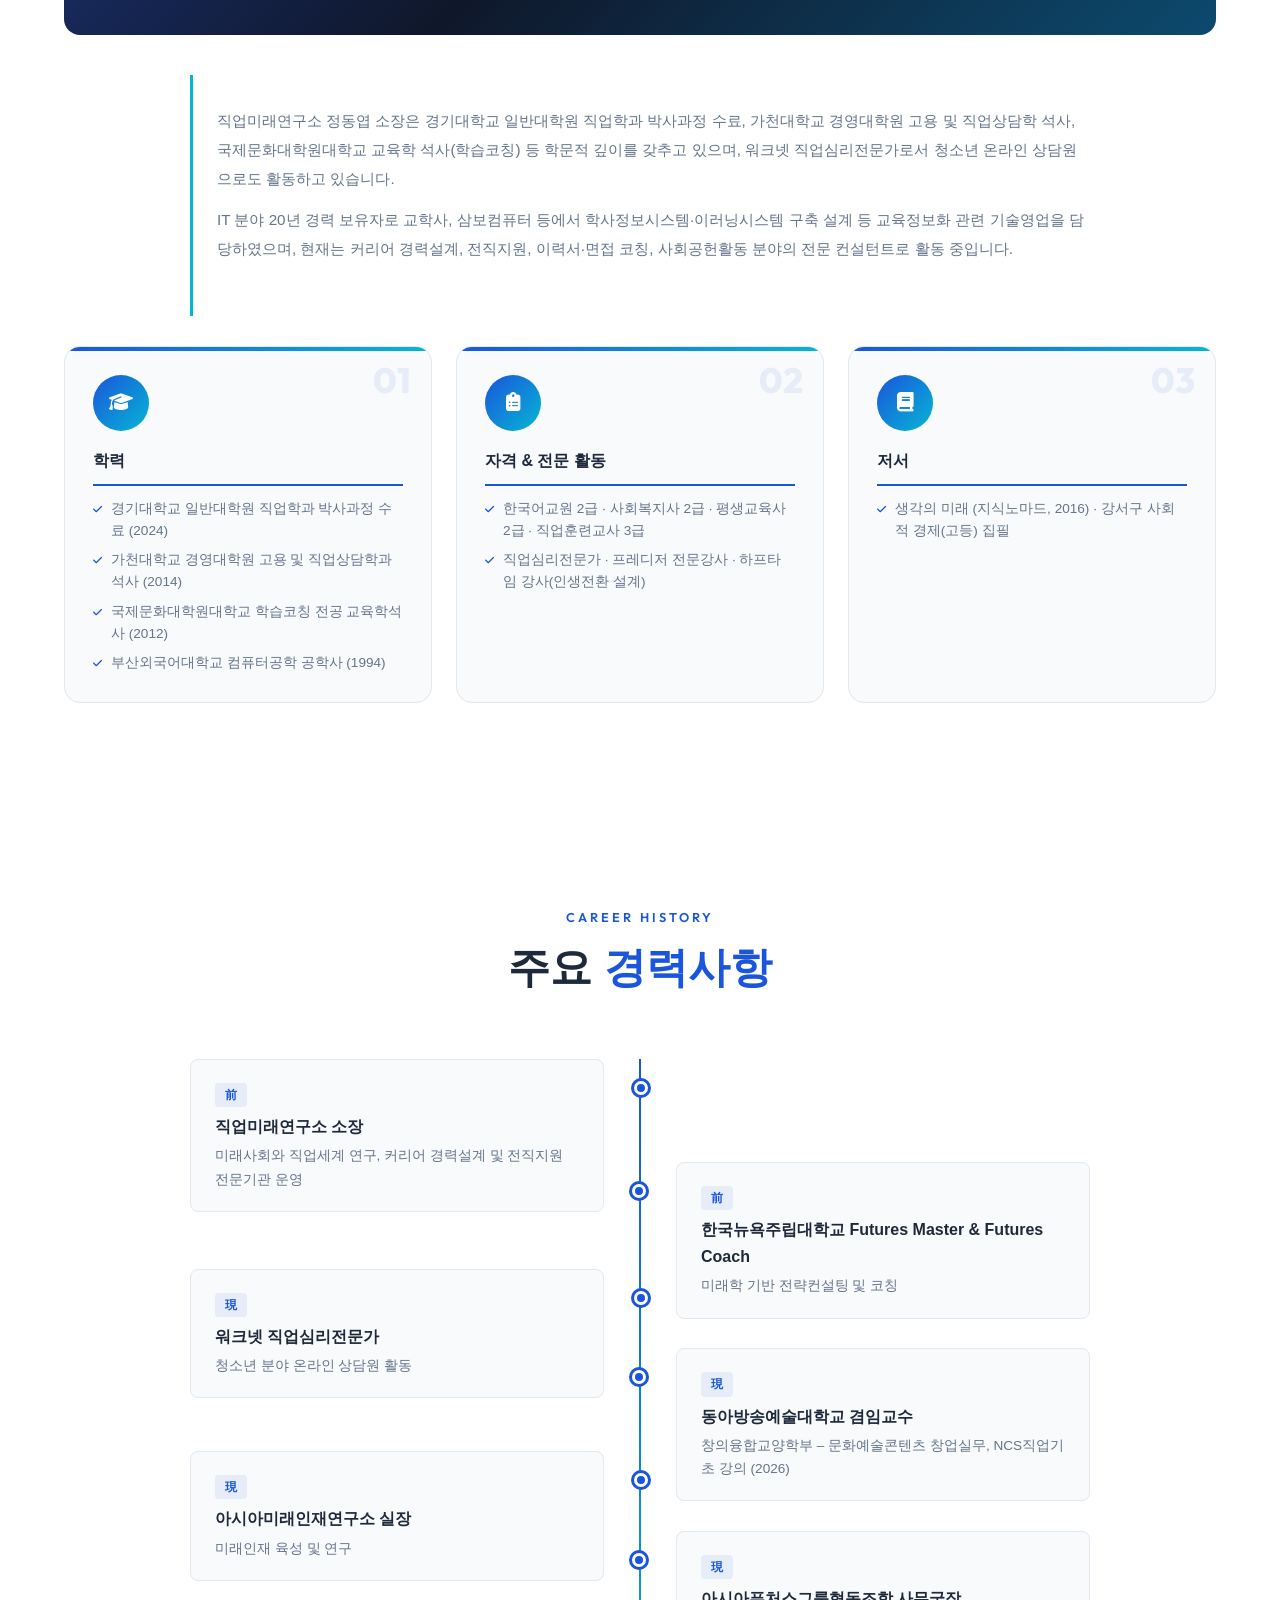
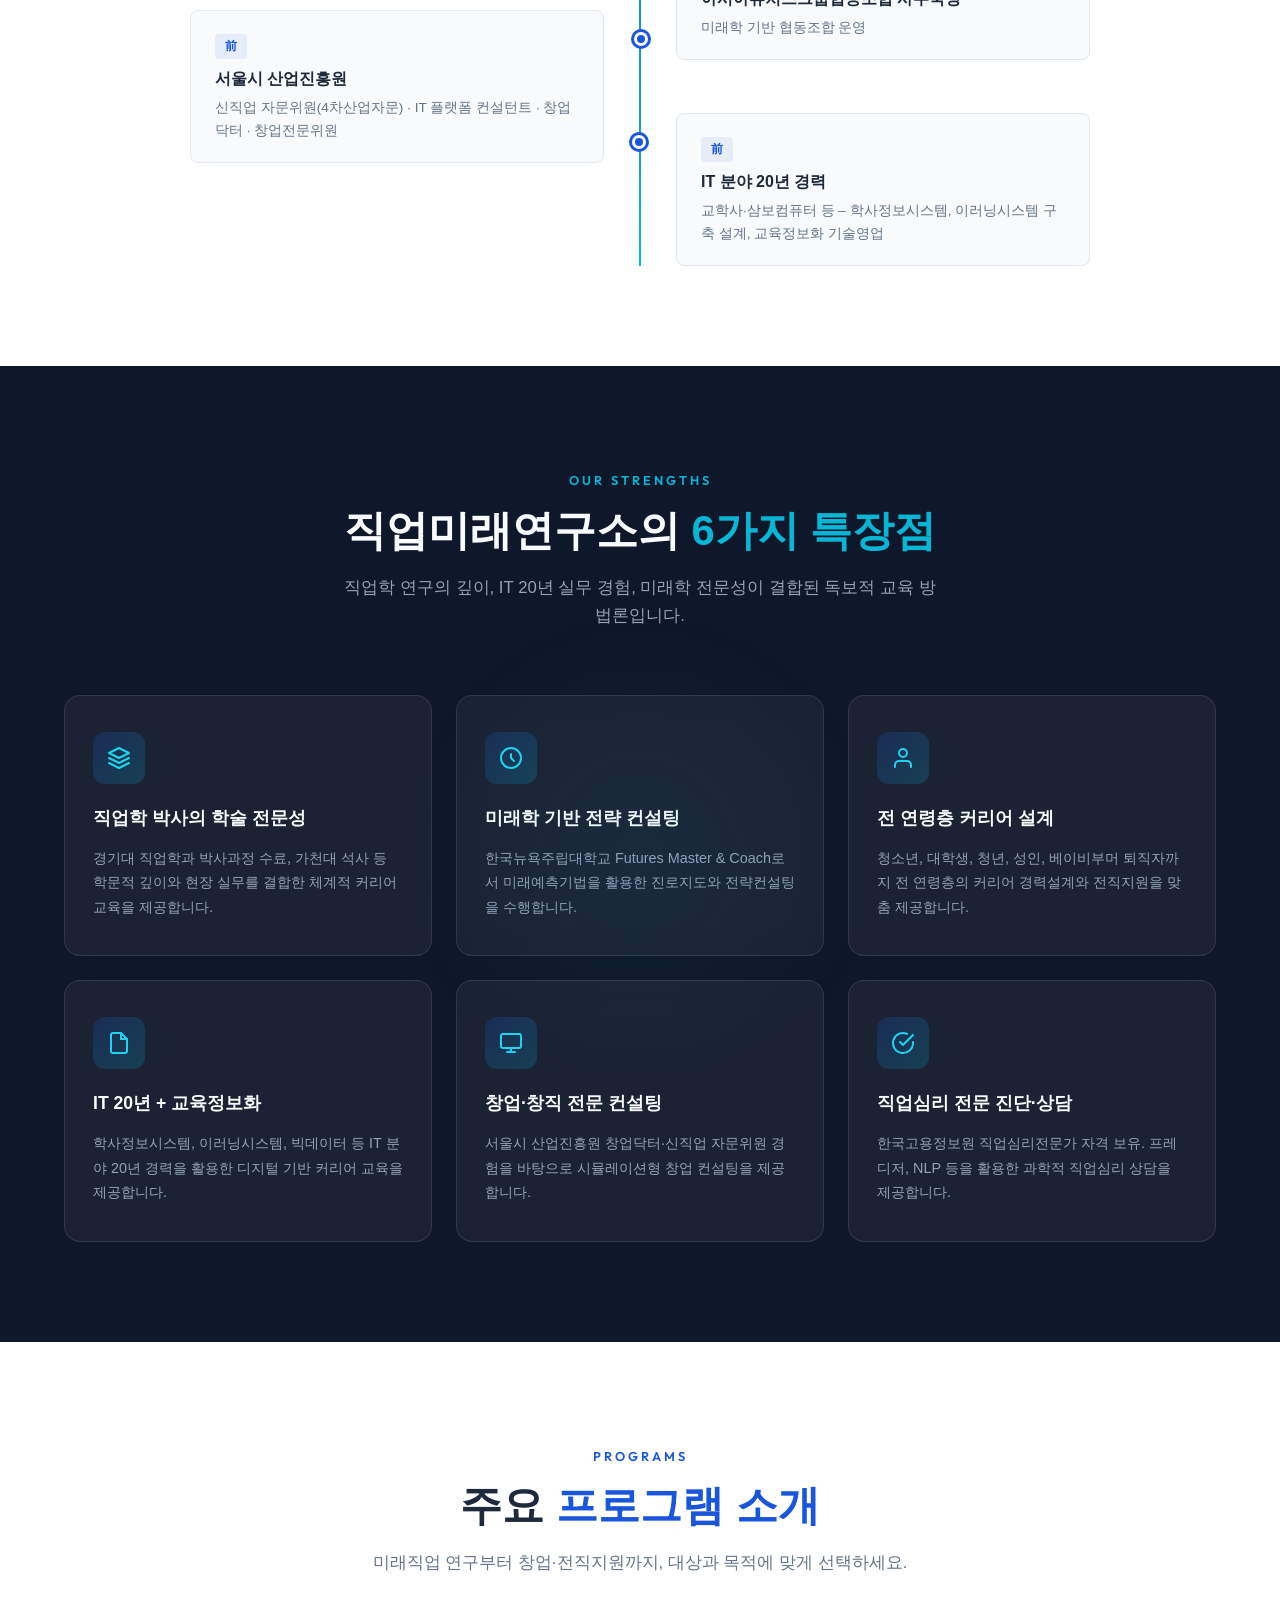
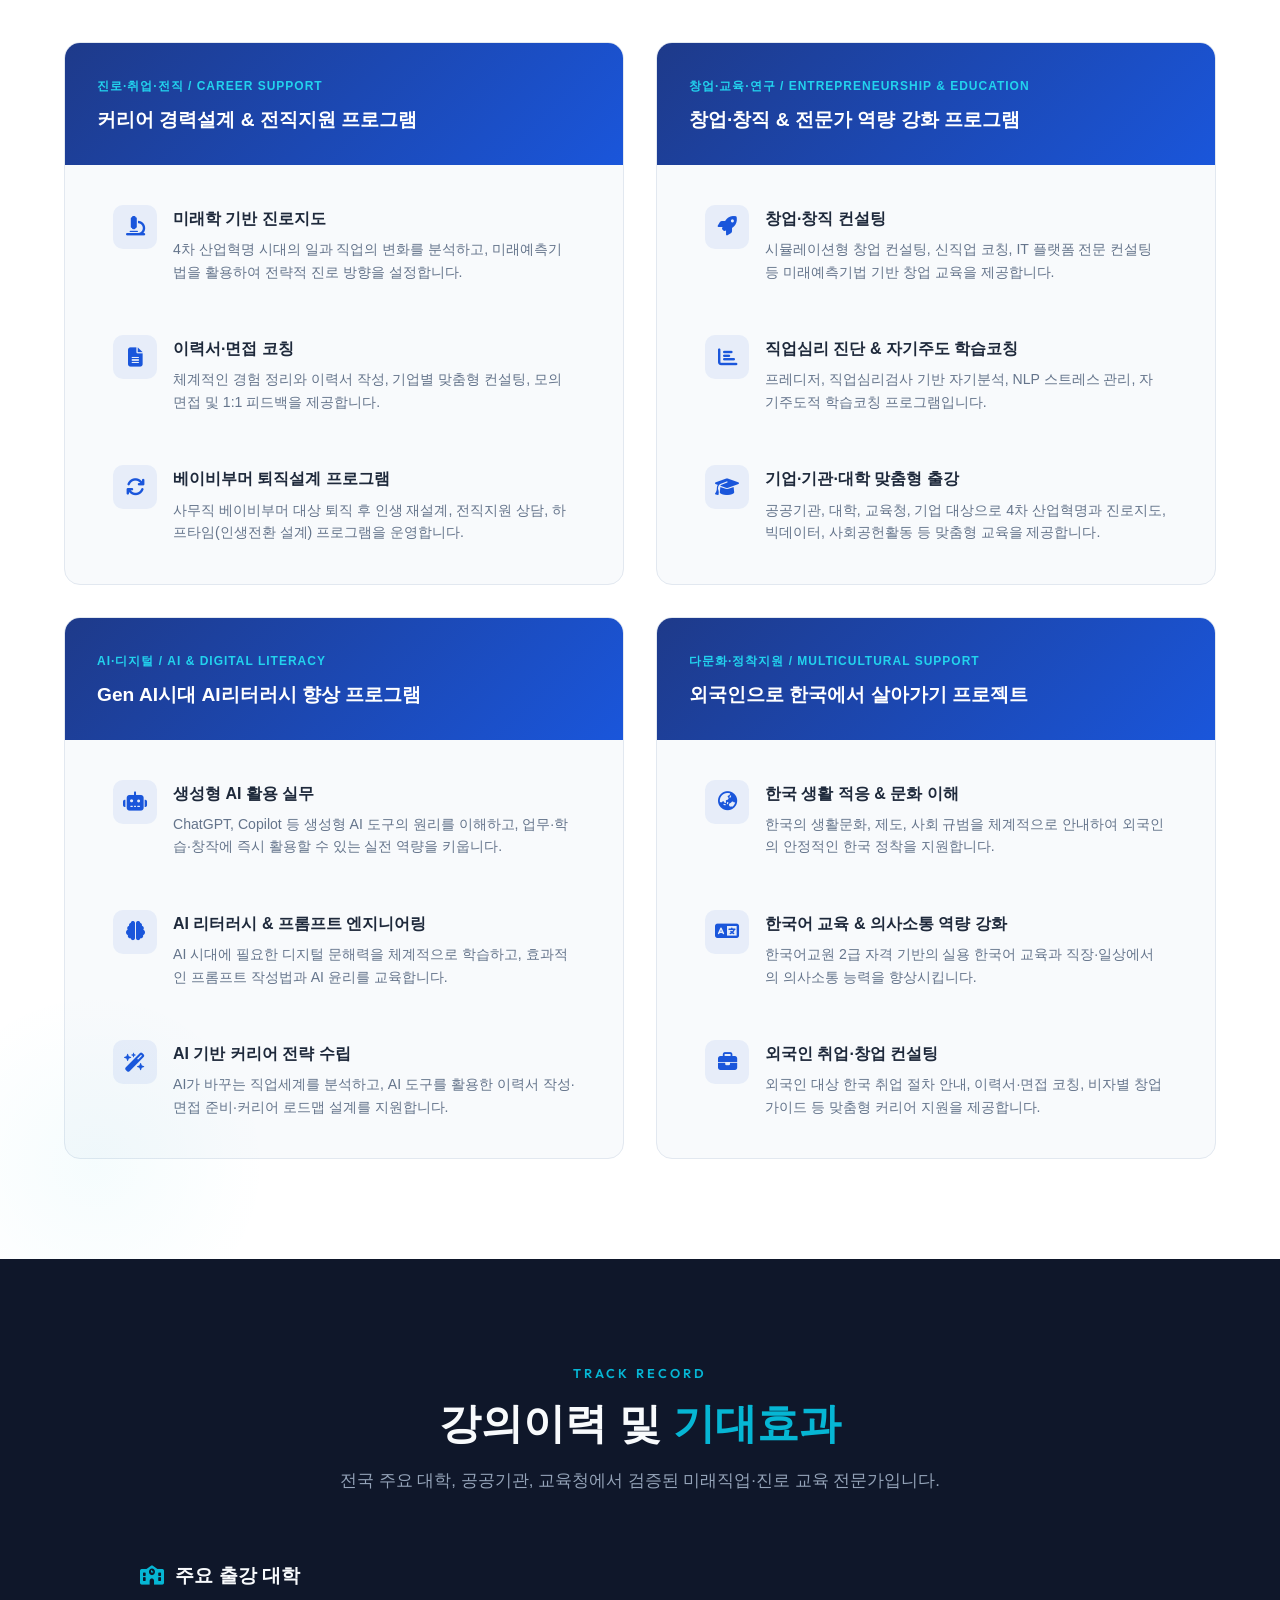
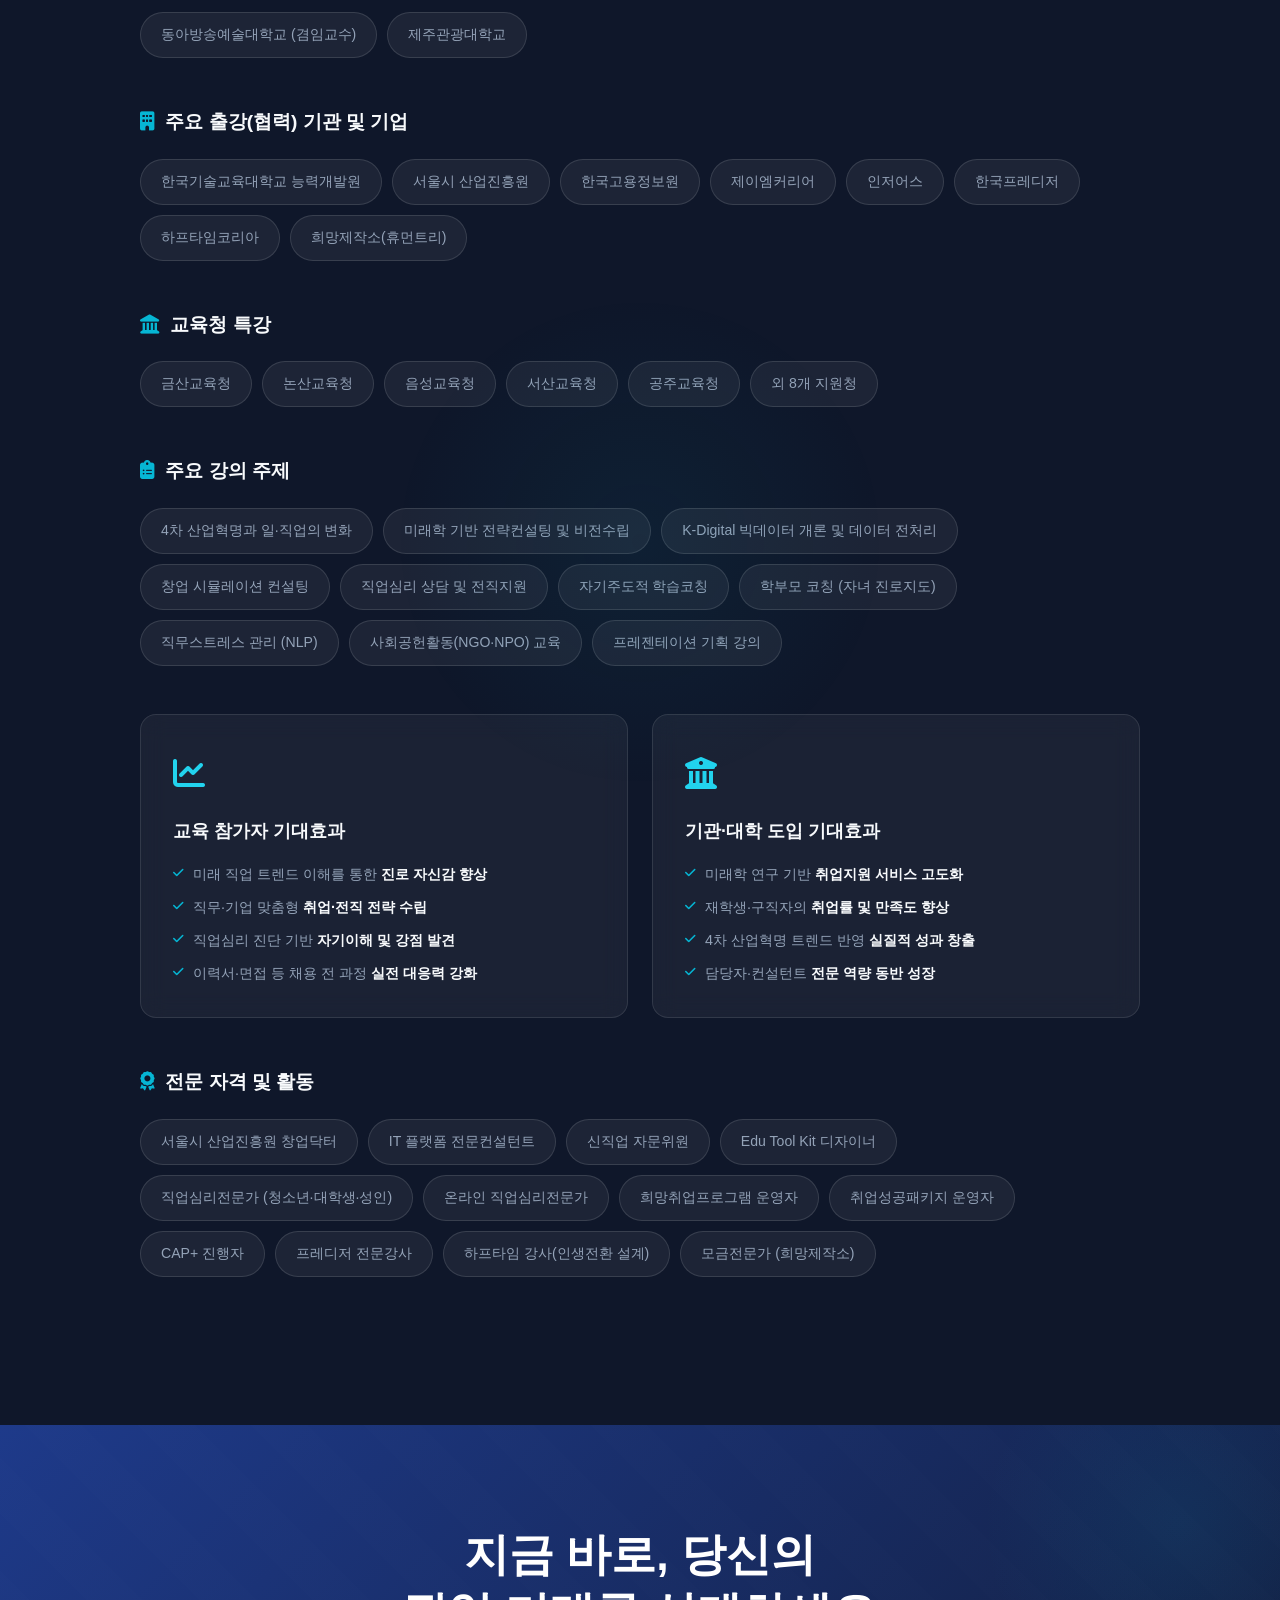
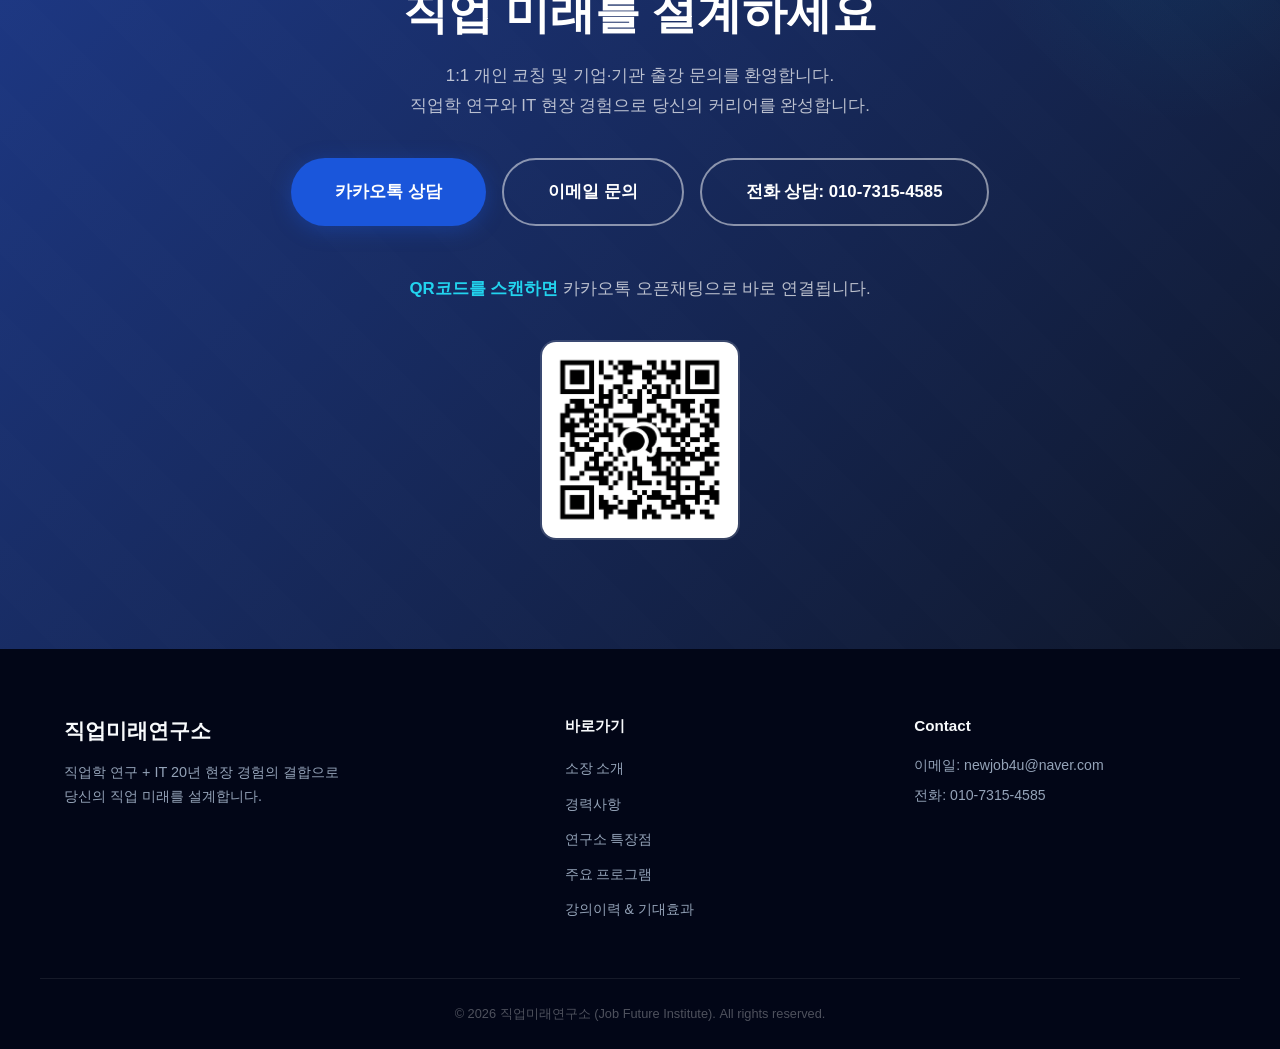
==== commit 17182929: "fix: careerdima 교수자 대시보드 링크 추가 + 트리거 EXCEPTION 안전장치 + RA 이메일 오타 수정 Co-Authored-By: Claude Opus 4.6 <" ====
--- a/index.html
+++ b/index.html
@@ -78,6 +78,10 @@
                     <div class="nav-avatar" id="main-avatar">?</div>
                     <span class="nav-username" id="main-username"></span>
                 </div>
+                <a href="donga/dashboard.html" id="main-dash-link" class="nav-donga-pill" style="display:none;background:#ef4444;margin-right:6px;">
+                    <i class="fa-solid fa-gauge-high" style="font-size:12px;"></i>
+                    대시보드
+                </a>
                 <button class="nav-main-logout" id="main-logout-btn" onclick="mainSignOut()" style="display:none" aria-label="로그아웃">로그아웃</button>
                 <span class="nav-divider" aria-hidden="true"></span>
                 <a href="donga/index.html" class="nav-donga-pill" data-i18n="nav.donga">
@@ -640,7 +644,7 @@
                        border-radius:50%;width:32px;height:32px;cursor:pointer;font-size:1rem;
                        display:flex;align-items:center;justify-content:center;">✕</button>
         <div style="font-size:2rem;margin-bottom:12px;">🎓</div>
-        <h3 style="font-size:1.3rem;font-weight:800;margin-bottom:8px;" id="main-modal-title">동아방송대 로그인</h3>
+        <h3 style="font-size:1.3rem;font-weight:800;margin-bottom:8px;" id="main-modal-title">로그인</h3>
         <p style="font-size:.875rem;color:#64748b;margin-bottom:24px;">소셜 계정으로 간편하게 시작하세요.</p>
         <button onclick="mainSignInGoogle()"
                 style="width:100%;display:flex;align-items:center;justify-content:center;gap:10px;
@@ -668,28 +672,83 @@
       'use strict';
       const SB_URL = 'https://hcmgdztsgjvzcyxyayaj.supabase.co';
       const SB_KEY = 'eyJhbGciOiJIUzI1NiIsInR5cCI6IkpXVCJ9.eyJpc3MiOiJzdXBhYmFzZSIsInJlZiI6ImhjbWdkenRzZ2p2emN5eHlheWFqIiwicm9sZSI6ImFub24iLCJpYXQiOjE3NzE0MzU4ODcsImV4cCI6MjA4NzAxMTg4N30.gznaPzY1l8qDAPsEyYNR9KS7f7VqS3xaw-_2HTSwSZw';
-      const sbMain = window.supabase.createClient(SB_URL, SB_KEY);
+      const SSO_KEY = 'dreamit_sso';
+      const sbMain = window.supabase.createClient(SB_URL, SB_KEY, {
+        auth: { flowType: 'pkce', detectSessionInUrl: true, autoRefreshToken: true, persistSession: true }
+      });
+
+      // SSO 쿠키 헬퍼
+      function setSharedSession(rt) {
+        var domain = location.hostname.includes('dreamitbiz.com') ? ';domain=.dreamitbiz.com' : '';
+        var secure = location.protocol === 'https:' ? ';Secure' : '';
+        document.cookie = SSO_KEY + '=' + rt + ';path=/' + domain + ';max-age=2592000;SameSite=Lax' + secure;
+      }
+      function getSharedSession() {
+        var m = document.cookie.match(new RegExp('(?:^|; )' + SSO_KEY + '=([^;]+)'));
+        return m ? m[1] : null;
+      }
+      function clearSharedSession() {
+        var domain = location.hostname.includes('dreamitbiz.com') ? ';domain=.dreamitbiz.com' : '';
+        document.cookie = SSO_KEY + '=;path=/' + domain + ';max-age=0';
+      }
 
       // Auth 상태 감지
       sbMain.auth.onAuthStateChange(function(event, session) {
+        // SSO 쿠키 동기화
+        if (session && session.refresh_token) setSharedSession(session.refresh_token);
+        if (event === 'SIGNED_OUT') clearSharedSession();
+
         if (event === 'TOKEN_REFRESHED') return;
-        const loginBtn  = document.getElementById('main-login-btn');
-        const navUser   = document.getElementById('main-nav-user');
-        const logoutBtn = document.getElementById('main-logout-btn');
-        const avatar    = document.getElementById('main-avatar');
-        const username  = document.getElementById('main-username');
+
+        var loginBtn  = document.getElementById('main-login-btn');
+        var navUser   = document.getElementById('main-nav-user');
+        var logoutBtn = document.getElementById('main-logout-btn');
+        var avatar    = document.getElementById('main-avatar');
+        var username  = document.getElementById('main-username');
         if (session) {
           loginBtn.style.display  = 'none';
           navUser.style.display   = 'flex';
           logoutBtn.style.display = 'inline-flex';
-          const meta = session.user.user_metadata || {};
-          const name = meta.full_name || meta.name || session.user.email.split('@')[0];
+          var meta  = session.user.user_metadata || {};
+          var email = session.user.email || '';
+          var name  = meta.full_name || meta.name || (email ? email.split('@')[0] : '');
           avatar.textContent   = name.charAt(0).toUpperCase();
           username.textContent = name;
+          closeMainAuthModal();
+
+          // user_profiles 글로벌 기록
+          var currentDomain = location.hostname;
+          sbMain.from('user_profiles').upsert({
+            id: session.user.id,
+            email: email,
+            name: name,
+            display_name: name,
+            provider: session.user.app_metadata && session.user.app_metadata.provider || 'email',
+            signup_domain: currentDomain,
+            visited_sites: [currentDomain]
+          }, { onConflict: 'id' });
+
+          // 관리자: 대시보드 링크 표시
+          var dashLink = document.getElementById('main-dash-link');
+          if ((email === 'radical8566@gmail.com' || email === 'aebon@kakao.com' || email === 'careerdima@gmail.com') && dashLink) {
+            dashLink.style.display = 'inline-flex';
+          }
         } else {
           loginBtn.style.display  = 'inline-flex';
           navUser.style.display   = 'none';
           logoutBtn.style.display = 'none';
+          var dashLink2 = document.getElementById('main-dash-link');
+          if (dashLink2) dashLink2.style.display = 'none';
+        }
+
+        // SSO 복원: 세션 없으면 쿠키에서 복원 시도
+        if (event === 'INITIAL_SESSION' && !session) {
+          var rt = getSharedSession();
+          if (rt) {
+            sbMain.auth.refreshSession({ refresh_token: rt }).then(function(res) {
+              if (!res.data.session) clearSharedSession();
+            }).catch(function() { clearSharedSession(); });
+          }
         }
       });
 
@@ -701,14 +760,16 @@
       };
       window.mainSignInGoogle = function() {
         sbMain.auth.signInWithOAuth({ provider: 'google',
-          options: { redirectTo: location.origin + '/donga/index.html' } });
+          options: { redirectTo: location.origin + location.pathname } });
       };
       window.mainSignInKakao = function() {
         sbMain.auth.signInWithOAuth({ provider: 'kakao',
-          options: { redirectTo: location.origin + '/donga/index.html' } });
+          options: { redirectTo: location.origin + location.pathname,
+                     scopes: 'profile_nickname profile_image account_email' } });
       };
       window.mainSignOut = function() {
         sbMain.auth.signOut();
+        clearSharedSession();
       };
 
       // 모달 외부 클릭 닫기
